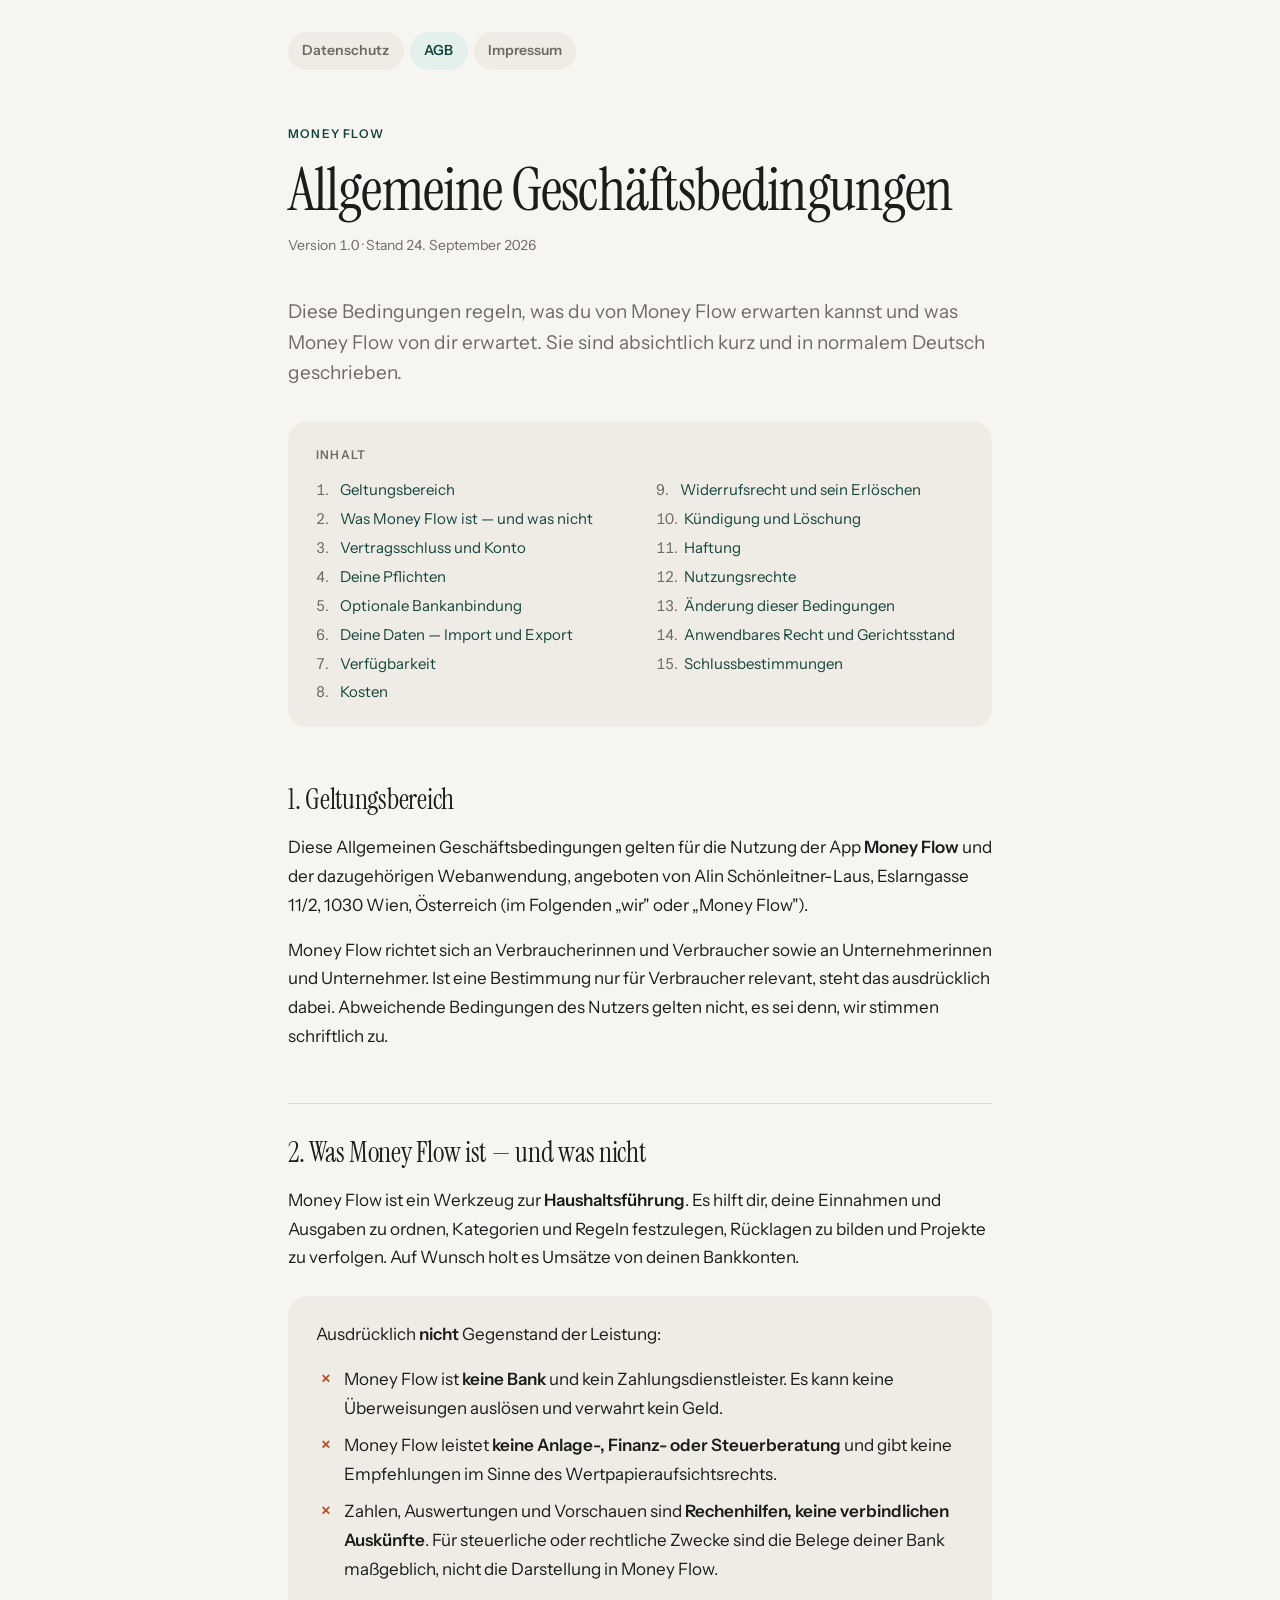
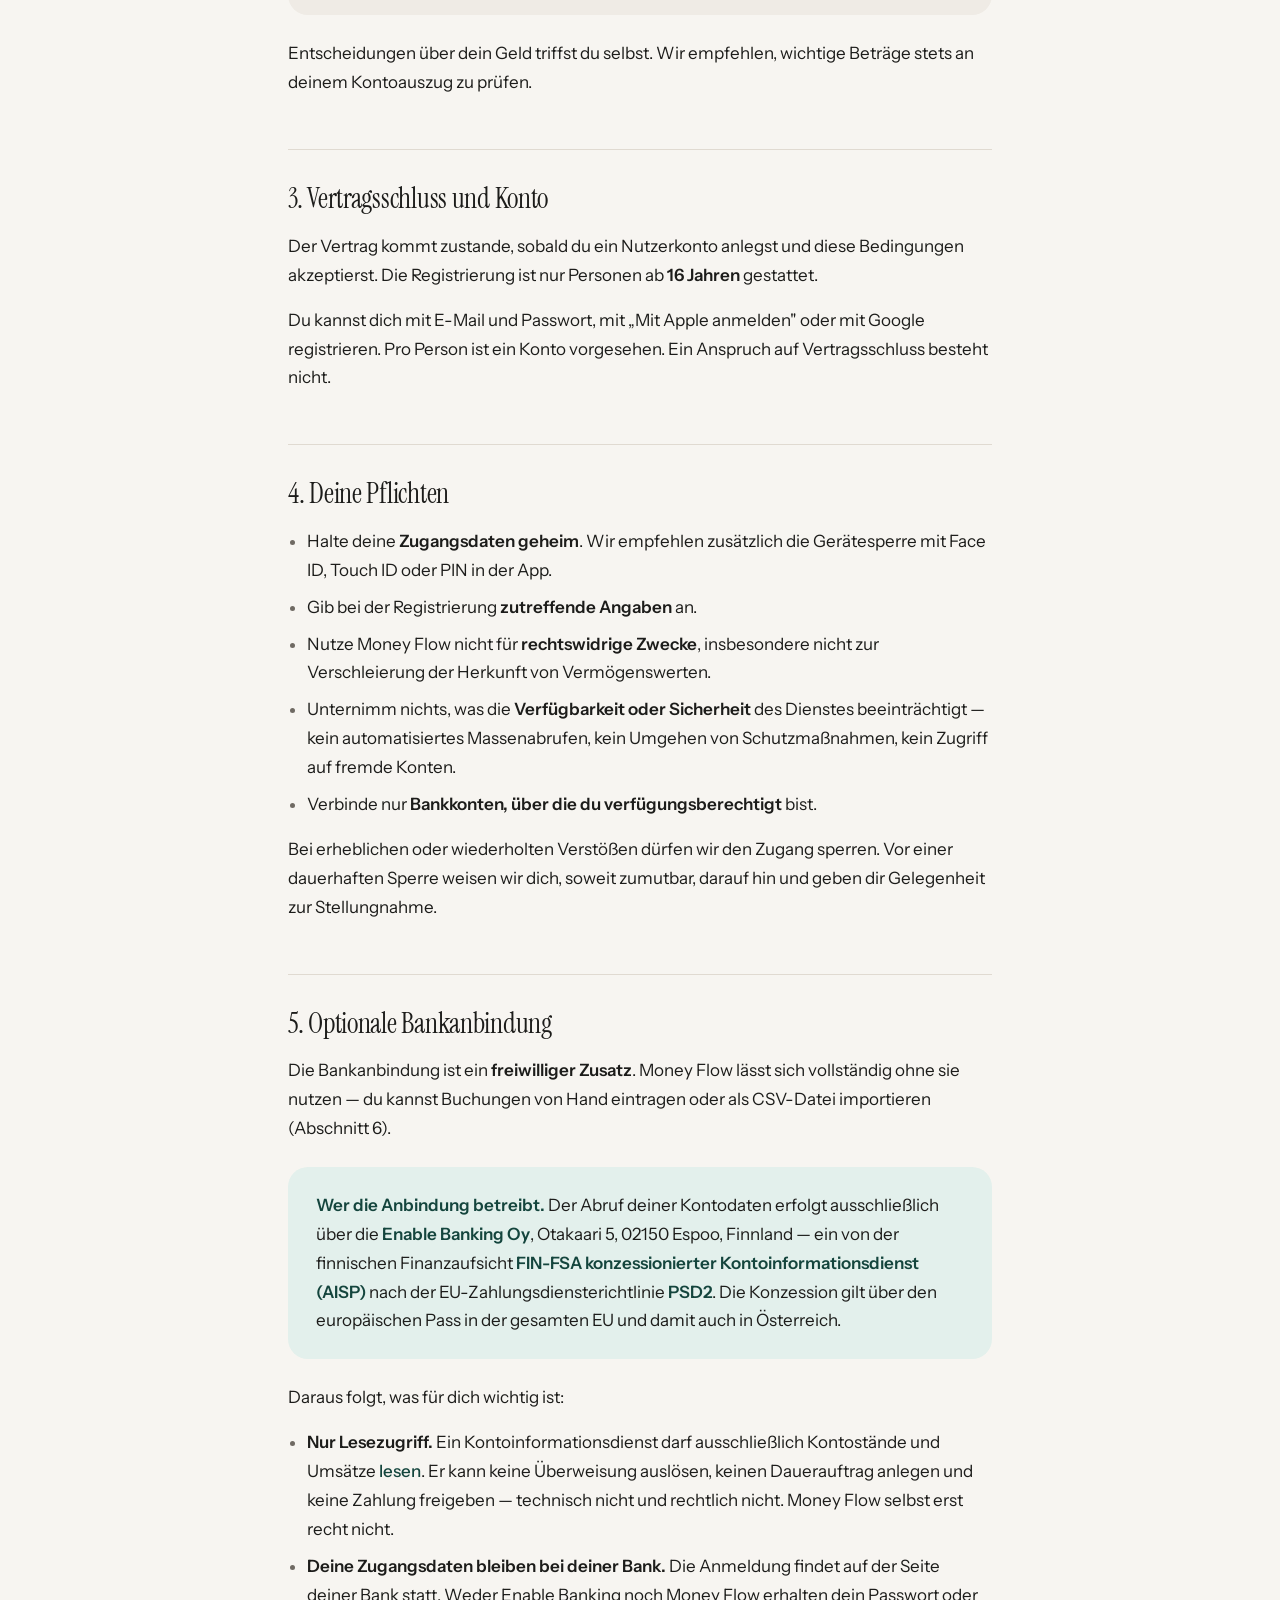
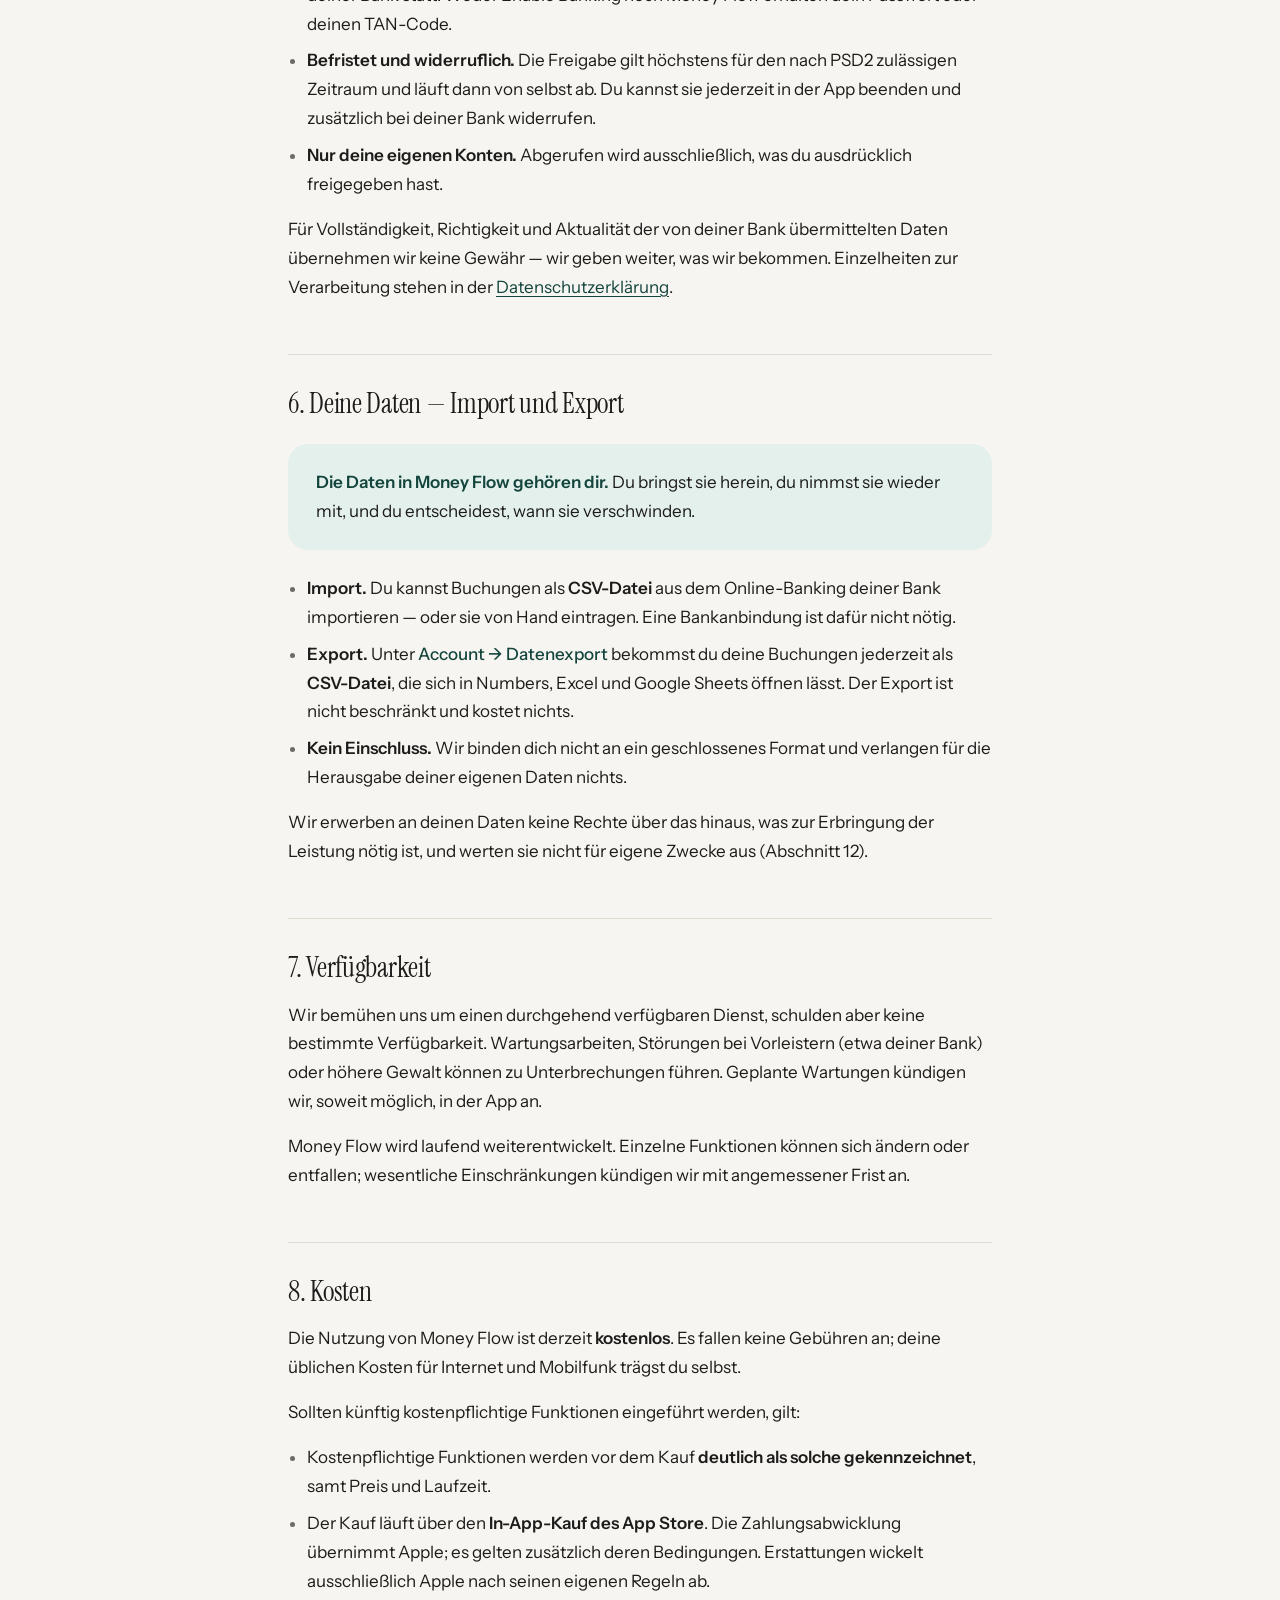
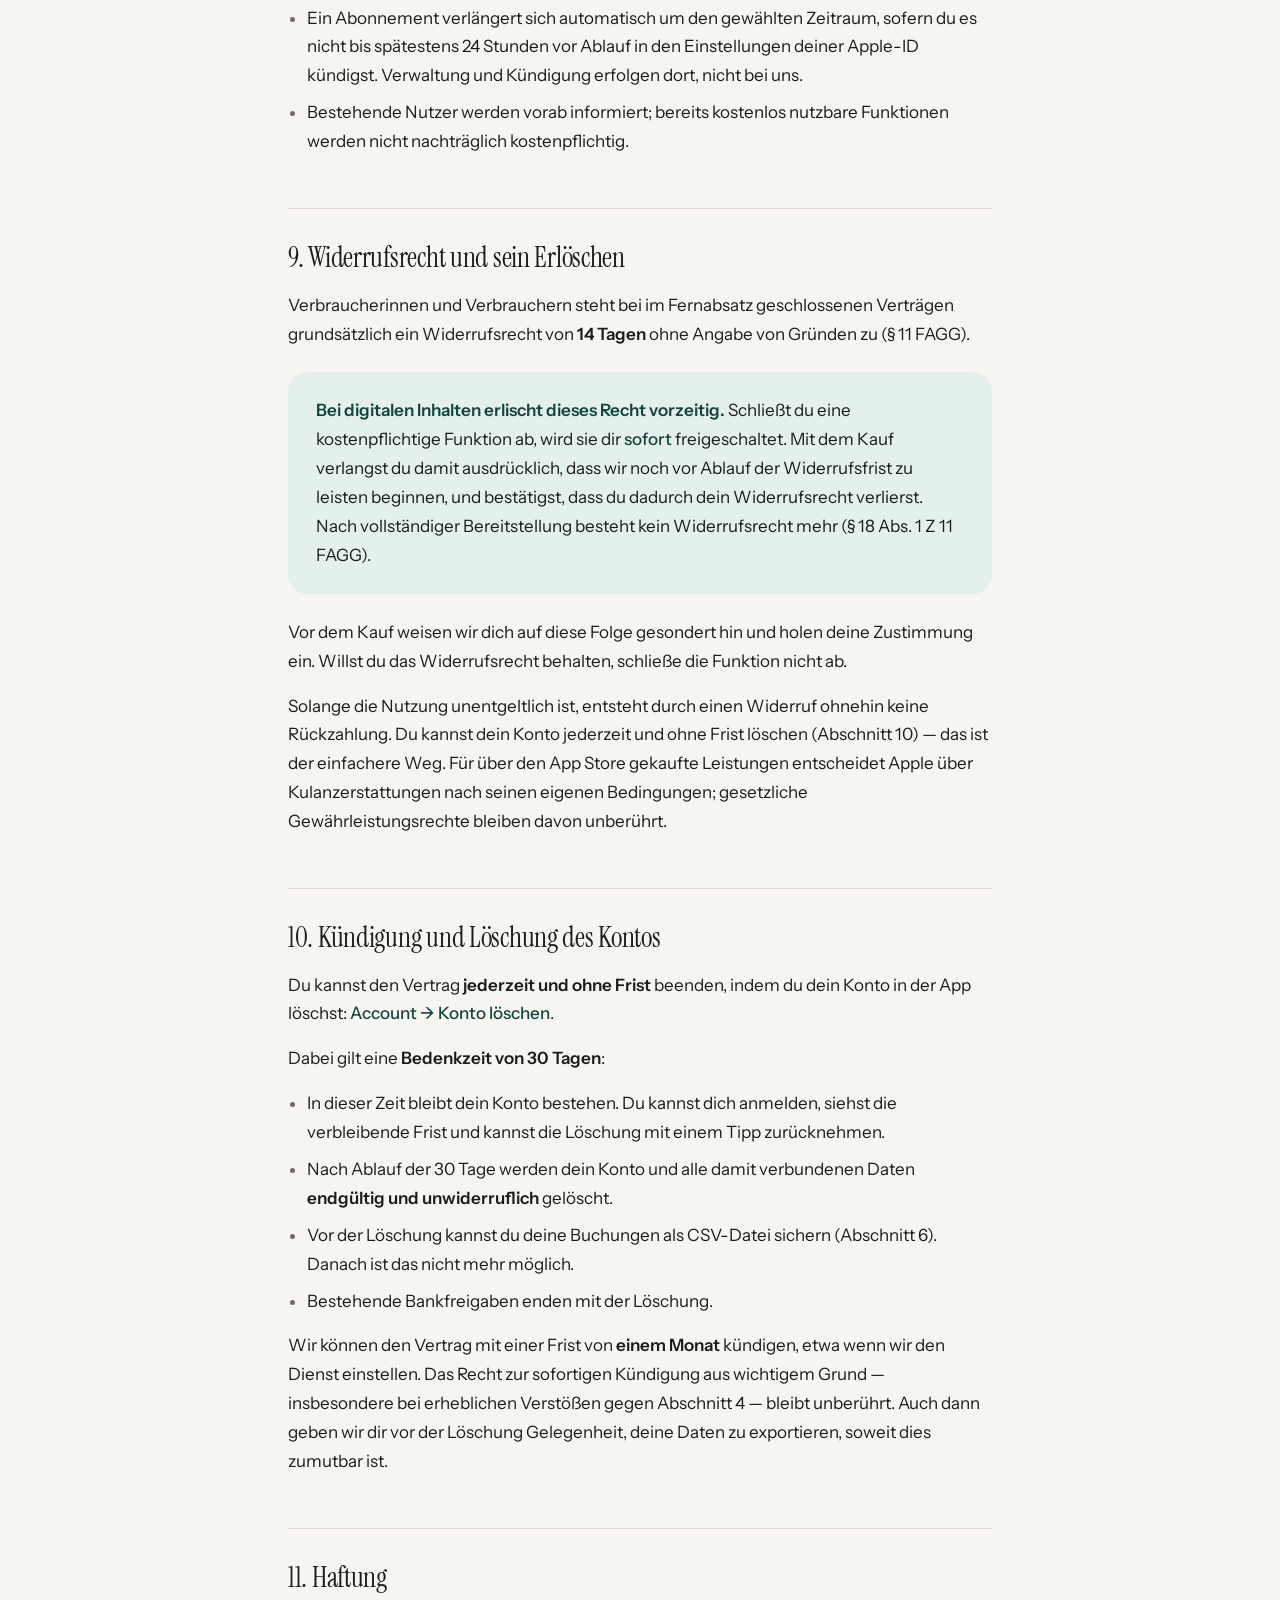
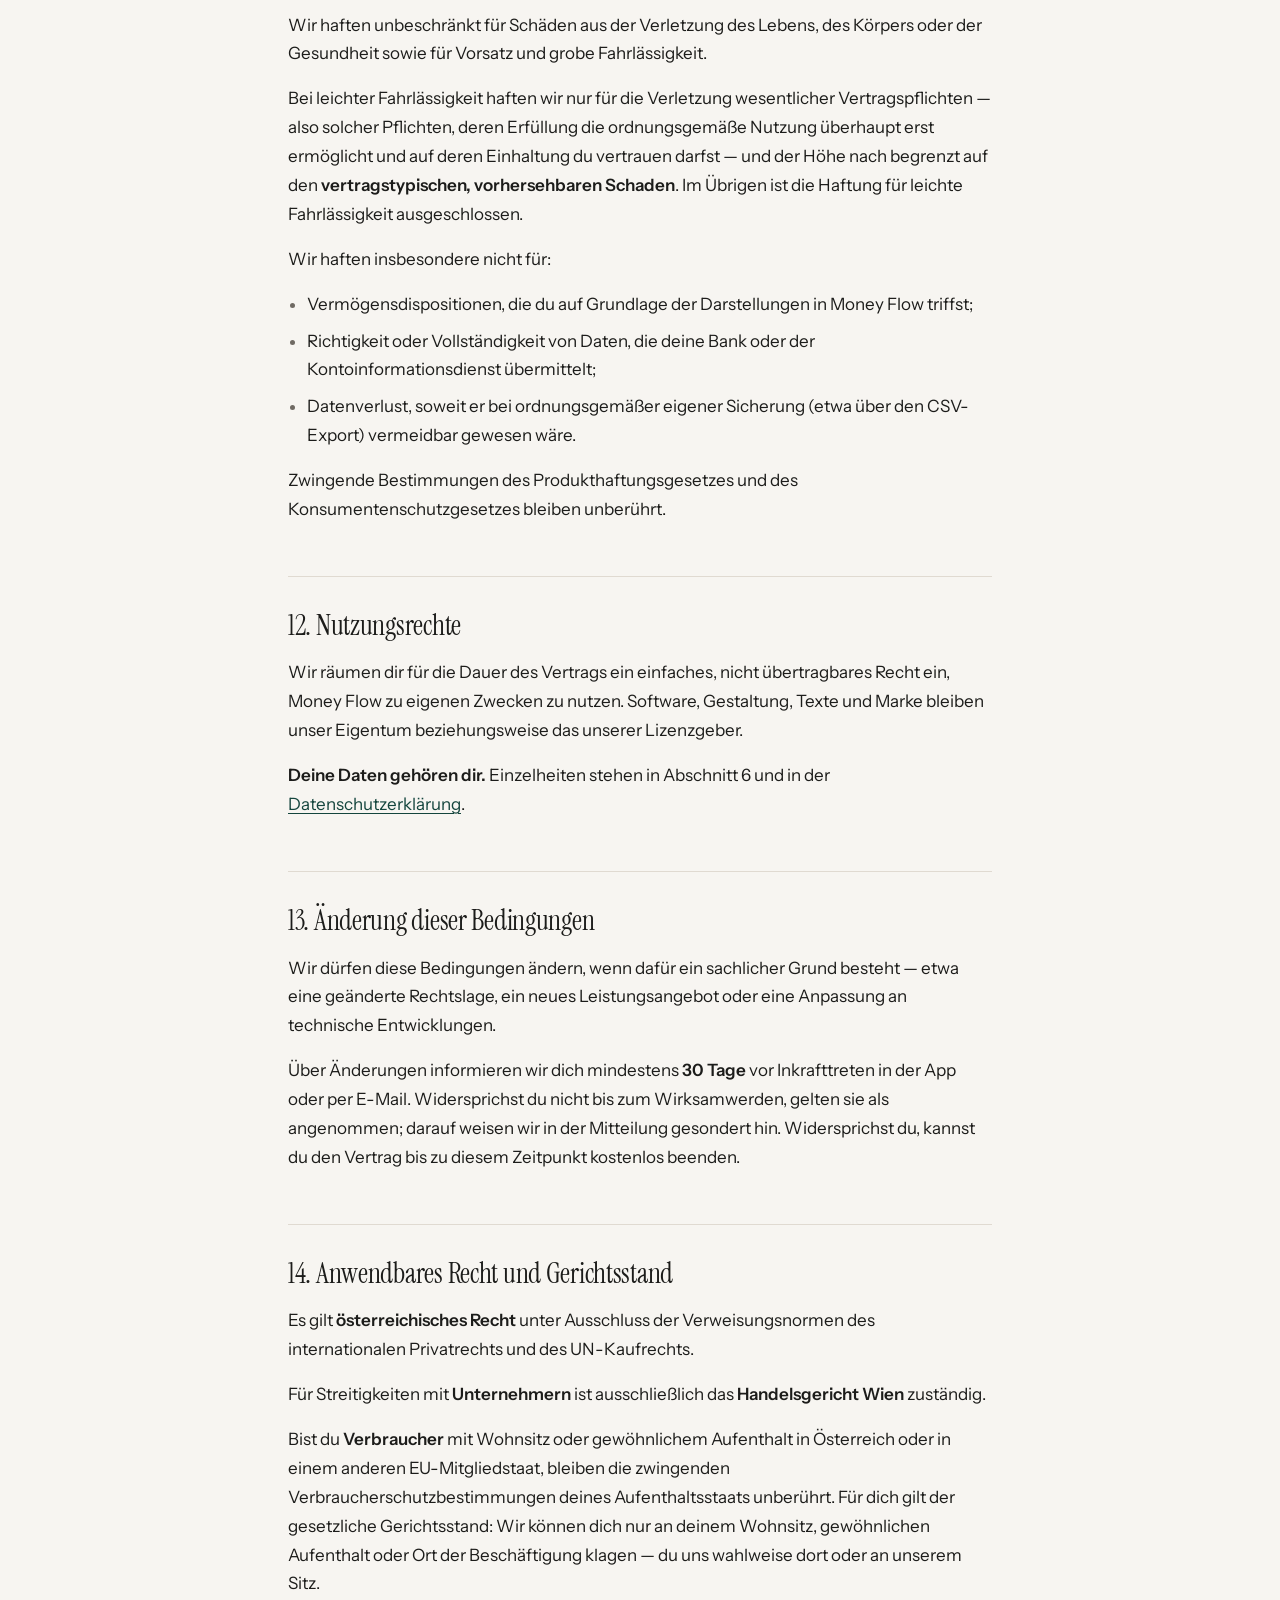
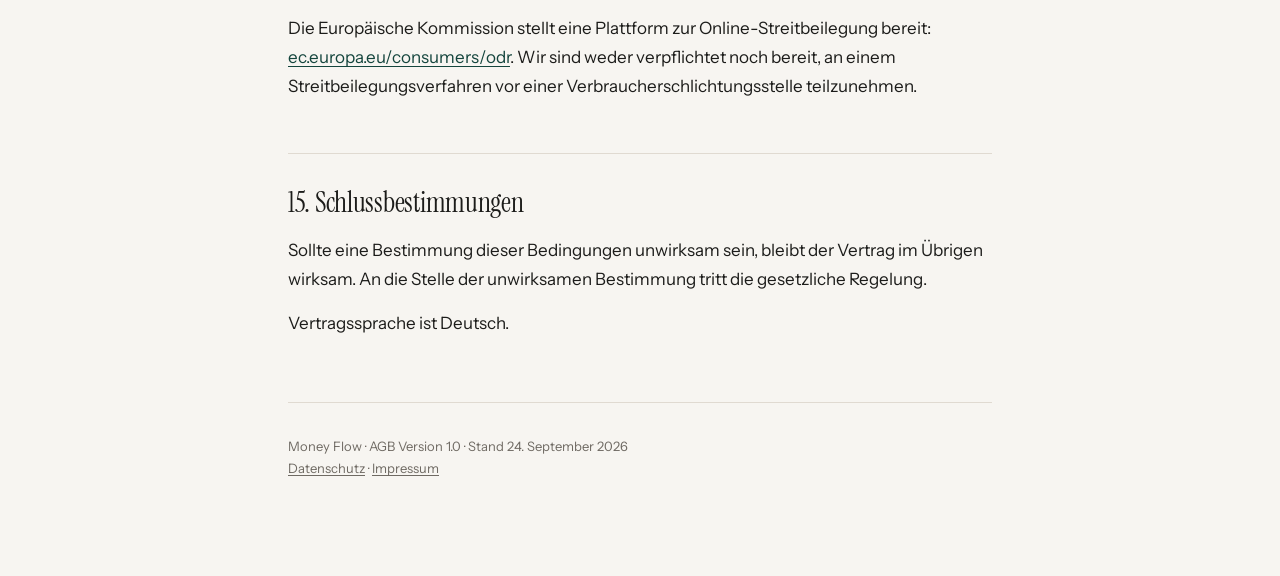
==== agb.html @ e50dfe1f "Rechtliche Seiten: Datenschutz, AGB und Impressum" ====
<!DOCTYPE html>
<html lang="de">
<head>
<meta charset="utf-8">
<meta name="viewport" content="width=device-width, initial-scale=1">
<title>Money Flow – Allgemeine Geschäftsbedingungen</title>
<meta name="description" content="Allgemeine Geschäftsbedingungen für die Nutzung der App Money Flow.">
<link rel="preconnect" href="https://fonts.googleapis.com">
<link rel="preconnect" href="https://fonts.gstatic.com" crossorigin>
<link rel="stylesheet" href="https://fonts.googleapis.com/css2?family=Instrument+Sans:ital,wght@0,400..700;1,400..700&family=Instrument+Serif:ital@0;1&display=swap">
<link rel="stylesheet" href="stil.css">
</head>
<body>
<div class="seite">

<div class="blaetter">
  <a href="datenschutz.html">Datenschutz</a>
  <a href="agb.html" aria-current="page">AGB</a>
  <a href="impressum.html">Impressum</a>
</div>

<header>
  <span class="marke">Money Flow</span>
  <h1>Allgemeine Geschäfts&shy;bedingungen</h1>
  <p class="stand">Version 1.0 · Stand 24. September 2026</p>
</header>

<p class="vorspann">Diese Bedingungen regeln, was du von Money Flow erwarten kannst und
was Money Flow von dir erwartet. Sie sind absichtlich kurz und in normalem Deutsch
geschrieben.</p>

<nav class="inhalt">
  <p>Inhalt</p>
  <ol>
    <li><a href="#geltung"><span>Geltungsbereich</span></a></li>
    <li><a href="#leistung"><span>Was Money Flow ist — und was nicht</span></a></li>
    <li><a href="#vertrag"><span>Vertragsschluss und Konto</span></a></li>
    <li><a href="#pflichten"><span>Deine Pflichten</span></a></li>
    <li><a href="#bank"><span>Optionale Bankanbindung</span></a></li>
    <li><a href="#daten"><span>Deine Daten — Import und Export</span></a></li>
    <li><a href="#verfuegbarkeit"><span>Verfügbarkeit</span></a></li>
    <li><a href="#preise"><span>Kosten</span></a></li>
    <li><a href="#widerruf"><span>Widerrufsrecht und sein Erlöschen</span></a></li>
    <li><a href="#ende"><span>Kündigung und Löschung</span></a></li>
    <li><a href="#haftung"><span>Haftung</span></a></li>
    <li><a href="#rechte"><span>Nutzungsrechte</span></a></li>
    <li><a href="#aenderungen"><span>Änderung dieser Bedingungen</span></a></li>
    <li><a href="#recht"><span>Anwendbares Recht und Gerichtsstand</span></a></li>
    <li><a href="#schluss"><span>Schlussbestimmungen</span></a></li>
  </ol>
</nav>

<h2 id="geltung">1. Geltungsbereich</h2>
<p>Diese Allgemeinen Geschäftsbedingungen gelten für die Nutzung der App <strong>Money
Flow</strong> und der dazugehörigen Webanwendung, angeboten von Alin Schönleitner-Laus,
Eslarngasse 11/2, 1030 Wien, Österreich (im Folgenden „wir" oder „Money Flow").</p>
<p>Money Flow richtet sich an Verbraucherinnen und Verbraucher sowie an Unternehmerinnen
und Unternehmer. Ist eine Bestimmung nur für Verbraucher relevant, steht das ausdrücklich
dabei. Abweichende Bedingungen des Nutzers gelten nicht, es sei denn, wir stimmen
schriftlich zu.</p>

<h2 id="leistung">2. Was Money Flow ist — und was nicht</h2>
<p>Money Flow ist ein Werkzeug zur <strong>Haushaltsführung</strong>. Es hilft dir, deine
Einnahmen und Ausgaben zu ordnen, Kategorien und Regeln festzulegen, Rücklagen zu bilden
und Projekte zu verfolgen. Auf Wunsch holt es Umsätze von deinen Bankkonten.</p>
<div class="abgrenzung">
  <p>Ausdrücklich <strong>nicht</strong> Gegenstand der Leistung:</p>
  <ul>
    <li>Money Flow ist <strong>keine Bank</strong> und kein Zahlungsdienstleister. Es kann
        keine Überweisungen auslösen und verwahrt kein Geld.</li>
    <li>Money Flow leistet <strong>keine Anlage-, Finanz- oder Steuerberatung</strong> und
        gibt keine Empfehlungen im Sinne des Wertpapieraufsichtsrechts.</li>
    <li>Zahlen, Auswertungen und Vorschauen sind <strong>Rechenhilfen, keine verbindlichen
        Auskünfte</strong>. Für steuerliche oder rechtliche Zwecke sind die Belege deiner
        Bank maßgeblich, nicht die Darstellung in Money Flow.</li>
  </ul>
</div>
<p>Entscheidungen über dein Geld triffst du selbst. Wir empfehlen, wichtige Beträge stets
an deinem Kontoauszug zu prüfen.</p>

<h2 id="vertrag">3. Vertragsschluss und Konto</h2>
<p>Der Vertrag kommt zustande, sobald du ein Nutzerkonto anlegst und diese Bedingungen
akzeptierst. Die Registrierung ist nur Personen ab <strong>16 Jahren</strong> gestattet.</p>
<p>Du kannst dich mit E-Mail und Passwort, mit „Mit Apple anmelden" oder mit Google
registrieren. Pro Person ist ein Konto vorgesehen. Ein Anspruch auf Vertragsschluss
besteht nicht.</p>

<h2 id="pflichten">4. Deine Pflichten</h2>
<ul>
  <li>Halte deine <strong>Zugangsdaten geheim</strong>. Wir empfehlen zusätzlich die
      Gerätesperre mit Face ID, Touch ID oder PIN in der App.</li>
  <li>Gib bei der Registrierung <strong>zutreffende Angaben</strong> an.</li>
  <li>Nutze Money Flow nicht für <strong>rechtswidrige Zwecke</strong>, insbesondere nicht
      zur Verschleierung der Herkunft von Vermögenswerten.</li>
  <li>Unternimm nichts, was die <strong>Verfügbarkeit oder Sicherheit</strong> des Dienstes
      beeinträchtigt — kein automatisiertes Massenabrufen, kein Umgehen von
      Schutzmaßnahmen, kein Zugriff auf fremde Konten.</li>
  <li>Verbinde nur <strong>Bankkonten, über die du verfügungsberechtigt</strong> bist.</li>
</ul>
<p>Bei erheblichen oder wiederholten Verstößen dürfen wir den Zugang sperren. Vor einer
dauerhaften Sperre weisen wir dich, soweit zumutbar, darauf hin und geben dir Gelegenheit
zur Stellungnahme.</p>

<h2 id="bank">5. Optionale Bankanbindung</h2>
<p>Die Bankanbindung ist ein <strong>freiwilliger Zusatz</strong>. Money Flow lässt sich
vollständig ohne sie nutzen — du kannst Buchungen von Hand eintragen oder als CSV-Datei
importieren (Abschnitt 6).</p>

<div class="kernsatz">
  <p><strong>Wer die Anbindung betreibt.</strong> Der Abruf deiner Kontodaten erfolgt
  ausschließlich über die <strong>Enable Banking Oy</strong>, Otakaari 5, 02150 Espoo,
  Finnland — ein von der finnischen Finanzaufsicht <strong>FIN-FSA konzessionierter
  Kontoinformationsdienst (AISP)</strong> nach der EU-Zahlungsdiensterichtlinie
  <strong>PSD2</strong>. Die Konzession gilt über den europäischen Pass in der gesamten EU
  und damit auch in Österreich.</p>
</div>

<p>Daraus folgt, was für dich wichtig ist:</p>
<ul>
  <li><strong>Nur Lesezugriff.</strong> Ein Kontoinformationsdienst darf ausschließlich
      Kontostände und Umsätze <em>lesen</em>. Er kann keine Überweisung auslösen, keinen
      Dauerauftrag anlegen und keine Zahlung freigeben — technisch nicht und rechtlich
      nicht. Money Flow selbst erst recht nicht.</li>
  <li><strong>Deine Zugangsdaten bleiben bei deiner Bank.</strong> Die Anmeldung findet auf
      der Seite deiner Bank statt. Weder Enable Banking noch Money Flow erhalten dein
      Passwort oder deinen TAN-Code.</li>
  <li><strong>Befristet und widerruflich.</strong> Die Freigabe gilt höchstens für den nach
      PSD2 zulässigen Zeitraum und läuft dann von selbst ab. Du kannst sie jederzeit in der
      App beenden und zusätzlich bei deiner Bank widerrufen.</li>
  <li><strong>Nur deine eigenen Konten.</strong> Abgerufen wird ausschließlich, was du
      ausdrücklich freigegeben hast.</li>
</ul>
<p>Für Vollständigkeit, Richtigkeit und Aktualität der von deiner Bank übermittelten Daten
übernehmen wir keine Gewähr — wir geben weiter, was wir bekommen. Einzelheiten zur
Verarbeitung stehen in der <a href="datenschutz.html#bank">Datenschutzerklärung</a>.</p>

<h2 id="daten">6. Deine Daten — Import und Export</h2>
<div class="kernsatz">
  <p><strong>Die Daten in Money Flow gehören dir.</strong> Du bringst sie herein, du nimmst
  sie wieder mit, und du entscheidest, wann sie verschwinden.</p>
</div>
<ul>
  <li><strong>Import.</strong> Du kannst Buchungen als <strong>CSV-Datei</strong> aus dem
      Online-Banking deiner Bank importieren — oder sie von Hand eintragen. Eine
      Bankanbindung ist dafür nicht nötig.</li>
  <li><strong>Export.</strong> Unter <em>Account → Datenexport</em> bekommst du deine
      Buchungen jederzeit als <strong>CSV-Datei</strong>, die sich in Numbers, Excel und
      Google Sheets öffnen lässt. Der Export ist nicht beschränkt und kostet nichts.</li>
  <li><strong>Kein Einschluss.</strong> Wir binden dich nicht an ein geschlossenes Format
      und verlangen für die Herausgabe deiner eigenen Daten nichts.</li>
</ul>
<p>Wir erwerben an deinen Daten keine Rechte über das hinaus, was zur Erbringung der
Leistung nötig ist, und werten sie nicht für eigene Zwecke aus (Abschnitt 12).</p>

<h2 id="verfuegbarkeit">7. Verfügbarkeit</h2>
<p>Wir bemühen uns um einen durchgehend verfügbaren Dienst, schulden aber keine bestimmte
Verfügbarkeit. Wartungsarbeiten, Störungen bei Vorleistern (etwa deiner Bank) oder höhere
Gewalt können zu Unterbrechungen führen. Geplante Wartungen kündigen wir, soweit möglich,
in der App an.</p>
<p>Money Flow wird laufend weiterentwickelt. Einzelne Funktionen können sich ändern oder
entfallen; wesentliche Einschränkungen kündigen wir mit angemessener Frist an.</p>

<h2 id="preise">8. Kosten</h2>
<p>Die Nutzung von Money Flow ist derzeit <strong>kostenlos</strong>. Es fallen keine
Gebühren an; deine üblichen Kosten für Internet und Mobilfunk trägst du selbst.</p>
<p>Sollten künftig kostenpflichtige Funktionen eingeführt werden, gilt:</p>
<ul>
  <li>Kostenpflichtige Funktionen werden vor dem Kauf <strong>deutlich als solche
      gekennzeichnet</strong>, samt Preis und Laufzeit.</li>
  <li>Der Kauf läuft über den <strong>In-App-Kauf des App Store</strong>. Die
      Zahlungsabwicklung übernimmt Apple; es gelten zusätzlich deren Bedingungen.
      Erstattungen wickelt ausschließlich Apple nach seinen eigenen Regeln ab.</li>
  <li>Ein Abonnement verlängert sich automatisch um den gewählten Zeitraum, sofern du es
      nicht bis spätestens 24 Stunden vor Ablauf in den Einstellungen deiner Apple-ID
      kündigst. Verwaltung und Kündigung erfolgen dort, nicht bei uns.</li>
  <li>Bestehende Nutzer werden vorab informiert; bereits kostenlos nutzbare Funktionen
      werden nicht nachträglich kostenpflichtig.</li>
</ul>

<h2 id="widerruf">9. Widerrufsrecht und sein Erlöschen</h2>
<p>Verbraucherinnen und Verbrauchern steht bei im Fernabsatz geschlossenen Verträgen
grundsätzlich ein Widerrufsrecht von <strong>14 Tagen</strong> ohne Angabe von Gründen zu
(§ 11 FAGG).</p>

<div class="kernsatz">
  <p><strong>Bei digitalen Inhalten erlischt dieses Recht vorzeitig.</strong> Schließt du
  eine kostenpflichtige Funktion ab, wird sie dir <em>sofort</em> freigeschaltet. Mit dem
  Kauf verlangst du damit ausdrücklich, dass wir noch vor Ablauf der Widerrufsfrist zu
  leisten beginnen, und bestätigst, dass du dadurch dein Widerrufsrecht verlierst. Nach
  vollständiger Bereitstellung besteht kein Widerrufsrecht mehr
  (§ 18 Abs. 1 Z 11 FAGG).</p>
</div>

<p>Vor dem Kauf weisen wir dich auf diese Folge gesondert hin und holen deine Zustimmung
ein. Willst du das Widerrufsrecht behalten, schließe die Funktion nicht ab.</p>
<p>Solange die Nutzung unentgeltlich ist, entsteht durch einen Widerruf ohnehin keine
Rückzahlung. Du kannst dein Konto jederzeit und ohne Frist löschen (Abschnitt 10) — das
ist der einfachere Weg. Für über den App Store gekaufte Leistungen entscheidet Apple über
Kulanzerstattungen nach seinen eigenen Bedingungen; gesetzliche Gewährleistungsrechte
bleiben davon unberührt.</p>

<h2 id="ende">10. Kündigung und Löschung des Kontos</h2>
<p>Du kannst den Vertrag <strong>jederzeit und ohne Frist</strong> beenden, indem du dein
Konto in der App löschst: <em>Account → Konto löschen</em>.</p>
<p>Dabei gilt eine <strong>Bedenkzeit von 30 Tagen</strong>:</p>
<ul>
  <li>In dieser Zeit bleibt dein Konto bestehen. Du kannst dich anmelden, siehst die
      verbleibende Frist und kannst die Löschung mit einem Tipp zurücknehmen.</li>
  <li>Nach Ablauf der 30 Tage werden dein Konto und alle damit verbundenen Daten
      <strong>endgültig und unwiderruflich</strong> gelöscht.</li>
  <li>Vor der Löschung kannst du deine Buchungen als CSV-Datei sichern (Abschnitt 6).
      Danach ist das nicht mehr möglich.</li>
  <li>Bestehende Bankfreigaben enden mit der Löschung.</li>
</ul>
<p>Wir können den Vertrag mit einer Frist von <strong>einem Monat</strong> kündigen, etwa
wenn wir den Dienst einstellen. Das Recht zur sofortigen Kündigung aus wichtigem Grund —
insbesondere bei erheblichen Verstößen gegen Abschnitt 4 — bleibt unberührt. Auch dann
geben wir dir vor der Löschung Gelegenheit, deine Daten zu exportieren, soweit dies
zumutbar ist.</p>

<h2 id="haftung">11. Haftung</h2>
<p>Wir haften unbeschränkt für Schäden aus der Verletzung des Lebens, des Körpers oder der
Gesundheit sowie für Vorsatz und grobe Fahrlässigkeit.</p>
<p>Bei leichter Fahrlässigkeit haften wir nur für die Verletzung wesentlicher
Vertragspflichten — also solcher Pflichten, deren Erfüllung die ordnungsgemäße Nutzung
überhaupt erst ermöglicht und auf deren Einhaltung du vertrauen darfst — und der Höhe nach
begrenzt auf den <strong>vertragstypischen, vorhersehbaren Schaden</strong>. Im Übrigen ist
die Haftung für leichte Fahrlässigkeit ausgeschlossen.</p>
<p>Wir haften insbesondere nicht für:</p>
<ul>
  <li>Vermögensdispositionen, die du auf Grundlage der Darstellungen in Money Flow
      triffst;</li>
  <li>Richtigkeit oder Vollständigkeit von Daten, die deine Bank oder der
      Kontoinformationsdienst übermittelt;</li>
  <li>Datenverlust, soweit er bei ordnungsgemäßer eigener Sicherung (etwa über den
      CSV-Export) vermeidbar gewesen wäre.</li>
</ul>
<p>Zwingende Bestimmungen des Produkthaftungsgesetzes und des Konsumentenschutzgesetzes
bleiben unberührt.</p>

<h2 id="rechte">12. Nutzungsrechte</h2>
<p>Wir räumen dir für die Dauer des Vertrags ein einfaches, nicht übertragbares Recht ein,
Money Flow zu eigenen Zwecken zu nutzen. Software, Gestaltung, Texte und Marke bleiben
unser Eigentum beziehungsweise das unserer Lizenzgeber.</p>
<p><strong>Deine Daten gehören dir.</strong> Einzelheiten stehen in Abschnitt 6 und in der
<a href="datenschutz.html">Datenschutzerklärung</a>.</p>

<h2 id="aenderungen">13. Änderung dieser Bedingungen</h2>
<p>Wir dürfen diese Bedingungen ändern, wenn dafür ein sachlicher Grund besteht — etwa eine
geänderte Rechtslage, ein neues Leistungsangebot oder eine Anpassung an technische
Entwicklungen.</p>
<p>Über Änderungen informieren wir dich mindestens <strong>30 Tage</strong> vor
Inkrafttreten in der App oder per E-Mail. Widersprichst du nicht bis zum Wirksamwerden,
gelten sie als angenommen; darauf weisen wir in der Mitteilung gesondert hin.
Widersprichst du, kannst du den Vertrag bis zu diesem Zeitpunkt kostenlos beenden.</p>

<h2 id="recht">14. Anwendbares Recht und Gerichtsstand</h2>
<p>Es gilt <strong>österreichisches Recht</strong> unter Ausschluss der Verweisungsnormen
des internationalen Privatrechts und des UN-Kaufrechts.</p>
<p>Für Streitigkeiten mit <strong>Unternehmern</strong> ist ausschließlich das
<strong>Handelsgericht Wien</strong> zuständig.</p>
<p>Bist du <strong>Verbraucher</strong> mit Wohnsitz oder gewöhnlichem Aufenthalt in
Österreich oder in einem anderen EU-Mitgliedstaat, bleiben die zwingenden
Verbraucherschutzbestimmungen deines Aufenthaltsstaats unberührt. Für dich gilt der
gesetzliche Gerichtsstand: Wir können dich nur an deinem Wohnsitz, gewöhnlichen Aufenthalt
oder Ort der Beschäftigung klagen — du uns wahlweise dort oder an unserem Sitz.</p>
<p>Die Europäische Kommission stellt eine Plattform zur Online-Streitbeilegung bereit:
<a href="https://ec.europa.eu/consumers/odr" rel="noopener">ec.europa.eu/consumers/odr</a>.
Wir sind weder verpflichtet noch bereit, an einem Streitbeilegungsverfahren vor einer
Verbraucherschlichtungsstelle teilzunehmen.</p>

<h2 id="schluss">15. Schlussbestimmungen</h2>
<p>Sollte eine Bestimmung dieser Bedingungen unwirksam sein, bleibt der Vertrag im Übrigen
wirksam. An die Stelle der unwirksamen Bestimmung tritt die gesetzliche Regelung.</p>
<p>Vertragssprache ist Deutsch.</p>

<footer>
  <p>Money&nbsp;Flow · AGB Version 1.0 · Stand 24. September 2026<br>
     <a href="datenschutz.html">Datenschutz</a> ·
     <a href="impressum.html">Impressum</a></p>
</footer>

</div>
</body>
</html>
---- stil.css ----
/* Money Flow — Rechtliches.
   Dieselben Schriften und Farben wie die App: Instrument Serif für die Titel,
   Instrument Sans für alles, was man liest. */

:root {
  --grund: #F7F5F1;
  --karte: #EFEBE5;
  --karte-stark: #E5DFD6;
  --linie: #E0DAD1;
  --text: #1C1C1A;
  --leise: #6F6A63;
  --akzent: #14453D;
  --akzent-hell: #E3F0EC;
  --warm: #B4532A;

  --serif: "Instrument Serif", ui-serif, Georgia, serif;
  --sans: "Instrument Sans", -apple-system, BlinkMacSystemFont, "Segoe UI", Roboto, sans-serif;
}

@media (prefers-color-scheme: dark) {
  :root:not([data-theme="light"]) {
    --grund: #141412;
    --karte: #1E1E1A;
    --karte-stark: #2A2A24;
    --linie: #2E2E28;
    --text: #F3F0EA;
    --leise: #A19B91;
    --akzent: #8FD8C4;
    --akzent-hell: #17322C;
    --warm: #E08A5F;
  }
}
:root[data-theme="dark"] {
  --grund: #141412;
  --karte: #1E1E1A;
  --karte-stark: #2A2A24;
  --linie: #2E2E28;
  --text: #F3F0EA;
  --leise: #A19B91;
  --akzent: #8FD8C4;
  --akzent-hell: #17322C;
  --warm: #E08A5F;
}

* { box-sizing: border-box; }
html {
  -webkit-text-size-adjust: 100%;
  scroll-behavior: smooth;
  scroll-padding-top: 2rem;
}
@media (prefers-reduced-motion: reduce) {
  html { scroll-behavior: auto; }
  * { transition: none !important; }
}

body {
  margin: 0;
  background: var(--grund);
  color: var(--text);
  font-family: var(--sans);
  font-size: 1.0625rem;
  line-height: 1.7;
  padding: 0 1rem;
  -webkit-font-smoothing: antialiased;
}

.seite { max-width: 44rem; margin: 0 auto; padding: 2rem 0 5rem; }

/* ── Wechsel zwischen den Dokumenten ──────────────────────────────────────── */

.blaetter {
  display: flex;
  flex-wrap: wrap;
  gap: 0.375rem;
  margin-bottom: 3rem;
}
.blaetter a {
  font-size: 0.875rem;
  font-weight: 600;
  text-decoration: none;
  color: var(--leise);
  background: var(--karte);
  padding: 0.45rem 0.9rem;
  border-radius: 999px;
  transition: background 0.15s ease, color 0.15s ease;
}
.blaetter a:hover { background: var(--karte-stark); color: var(--text); }
.blaetter a[aria-current="page"] { color: var(--akzent); background: var(--akzent-hell); }

/* ── Kopf ─────────────────────────────────────────────────────────────────── */

header { margin-bottom: 2.5rem; }
.marke {
  display: inline-block;
  font-size: 0.75rem;
  font-weight: 600;
  letter-spacing: 0.1em;
  text-transform: uppercase;
  color: var(--akzent);
  margin-bottom: 0.875rem;
}
h1 {
  font-family: var(--serif);
  font-weight: 400;
  font-size: clamp(2.5rem, 9vw, 3.75rem);
  line-height: 1.05;
  margin: 0 0 0.75rem;
  letter-spacing: -0.015em;
}
.stand {
  color: var(--leise);
  font-size: 0.875rem;
  margin: 0;
  font-variant-numeric: tabular-nums;
}

/* Der Absatz direkt unter dem Titel — etwas größer als der Fließtext. */
.vorspann {
  font-size: 1.1875rem;
  line-height: 1.6;
  color: var(--leise);
  margin: 0 0 2rem;
}

/* ── Inhaltsverzeichnis ───────────────────────────────────────────────────── */

nav.inhalt {
  background: var(--karte);
  border-radius: 1.25rem;
  padding: 1.5rem 1.75rem;
  margin: 0 0 3.5rem;
}
nav.inhalt p {
  margin: 0 0 0.875rem;
  font-size: 0.75rem;
  font-weight: 600;
  letter-spacing: 0.1em;
  text-transform: uppercase;
  color: var(--leise);
}
nav.inhalt ol {
  margin: 0;
  padding: 0;
  list-style: none;
  counter-reset: toc;
  columns: 2;
  column-gap: 2rem;
}
nav.inhalt li {
  counter-increment: toc;
  margin-bottom: 0.45rem;
  font-size: 0.9375rem;
  line-height: 1.45;
  break-inside: avoid;
}
/* Die Nummer steht neben dem Text, nicht davor: bricht der Titel um, bleibt
   die zweite Zeile beim Text statt unter die Ziffer zu rutschen. */
nav.inhalt li a {
  display: flex;
  gap: 0.4rem;
  text-decoration: none;
}
nav.inhalt li a:hover span { text-decoration: underline; }
nav.inhalt li a::before {
  content: counter(toc) ".";
  flex: 0 0 1.1rem;
  color: var(--leise);
  font-variant-numeric: tabular-nums;
}
@media (max-width: 36rem) { nav.inhalt ol { columns: 1; } }

/* ── Text ─────────────────────────────────────────────────────────────────── */

h2 {
  font-family: var(--serif);
  font-weight: 400;
  font-size: 1.75rem;
  line-height: 1.2;
  letter-spacing: -0.01em;
  margin: 3.25rem 0 1rem;
  padding-top: 2rem;
  border-top: 1px solid var(--linie);
}
h2:first-of-type { border-top: 0; padding-top: 0; margin-top: 0; }
h3 {
  font-size: 1rem;
  font-weight: 600;
  margin: 1.75rem 0 0.5rem;
  letter-spacing: 0.005em;
}
p { margin: 0 0 1rem; }
ul, ol.liste { margin: 0 0 1rem; padding-left: 1.2rem; }
li { margin-bottom: 0.5rem; }
li::marker { color: var(--leise); }
strong { font-weight: 600; }
em { font-style: normal; color: var(--akzent); font-weight: 500; }

a {
  color: var(--akzent);
  text-underline-offset: 0.15em;
  text-decoration-thickness: 0.06em;
}
a:focus-visible, .blaetter a:focus-visible {
  outline: 2px solid var(--akzent);
  outline-offset: 3px;
  border-radius: 3px;
}

/* ── Karten und Hervorhebungen ────────────────────────────────────────────── */

.karte {
  background: var(--karte);
  border-radius: 1.25rem;
  padding: 1.5rem 1.75rem;
  margin: 1.5rem 0;
}
.karte > :last-child { margin-bottom: 0; }
.karte address { font-style: normal; line-height: 1.8; }

/* Die eine Aussage, die man mitnehmen soll, wenn man nur eine mitnimmt. */
.kernsatz {
  background: var(--akzent-hell);
  border-radius: 1.25rem;
  padding: 1.5rem 1.75rem;
  margin: 1.5rem 0;
}
.kernsatz > :last-child { margin-bottom: 0; }
.kernsatz strong { color: var(--akzent); }

.hinweis {
  border-left: 2px solid var(--karte-stark);
  padding-left: 1.25rem;
  color: var(--leise);
  font-size: 0.9375rem;
  line-height: 1.6;
  margin: 1.5rem 0;
}
.hinweis > :last-child { margin-bottom: 0; }

/* Was ausdrücklich NICHT gilt — die Abgrenzung. */
.abgrenzung {
  background: var(--karte);
  border-radius: 1.25rem;
  padding: 1.5rem 1.75rem;
  margin: 1.5rem 0;
}
.abgrenzung > :last-child { margin-bottom: 0; }
.abgrenzung ul { list-style: none; padding-left: 0; }
.abgrenzung li { position: relative; padding-left: 1.75rem; }
.abgrenzung li::before {
  content: "×";
  position: absolute;
  left: 0.3rem;
  top: -0.05rem;
  color: var(--warm);
  font-weight: 600;
  font-size: 1.125rem;
}

/* ── Tabellen ─────────────────────────────────────────────────────────────── */

table {
  width: 100%;
  border-collapse: collapse;
  margin: 1.25rem 0 1.75rem;
  font-size: 0.9375rem;
  line-height: 1.55;
}
th, td {
  text-align: left;
  padding: 0.85rem 0.75rem 0.85rem 0;
  border-bottom: 1px solid var(--linie);
  vertical-align: top;
}
th {
  font-weight: 600;
  color: var(--leise);
  font-size: 0.6875rem;
  text-transform: uppercase;
  letter-spacing: 0.08em;
  padding-bottom: 0.5rem;
}
td:first-child { font-weight: 600; padding-right: 1.5rem; }
tr:last-child td { border-bottom: 0; }

@media (max-width: 36rem) {
  table, tbody, tr, td { display: block; }
  thead { display: none; }
  tr { border-bottom: 1px solid var(--linie); padding: 0.85rem 0; }
  tr:last-child { border-bottom: 0; }
  td { border: 0; padding: 0; }
  td:first-child { padding-right: 0; margin-bottom: 0.15rem; }
  td + td { color: var(--leise); }
}

/* ── Fuß ──────────────────────────────────────────────────────────────────── */

footer {
  margin-top: 4rem;
  padding-top: 2rem;
  border-top: 1px solid var(--linie);
  color: var(--leise);
  font-size: 0.8125rem;
  line-height: 1.7;
}
footer a { color: var(--leise); }
footer a:hover { color: var(--text); }

/* ── Gedruckt ─────────────────────────────────────────────────────────────── */

@media print {
  :root { --grund: #fff; --karte: #fff; --text: #000; --leise: #444; --linie: #ccc; --akzent-hell: #fff; }
  body { font-size: 10.5pt; padding: 0; }
  .blaetter, nav.inhalt { display: none; }
  .karte, .kernsatz, .abgrenzung { border: 1px solid #ccc; padding: 0.75rem 1rem; }
  h2 { page-break-after: avoid; }
  a { text-decoration: none; color: #000; }
}
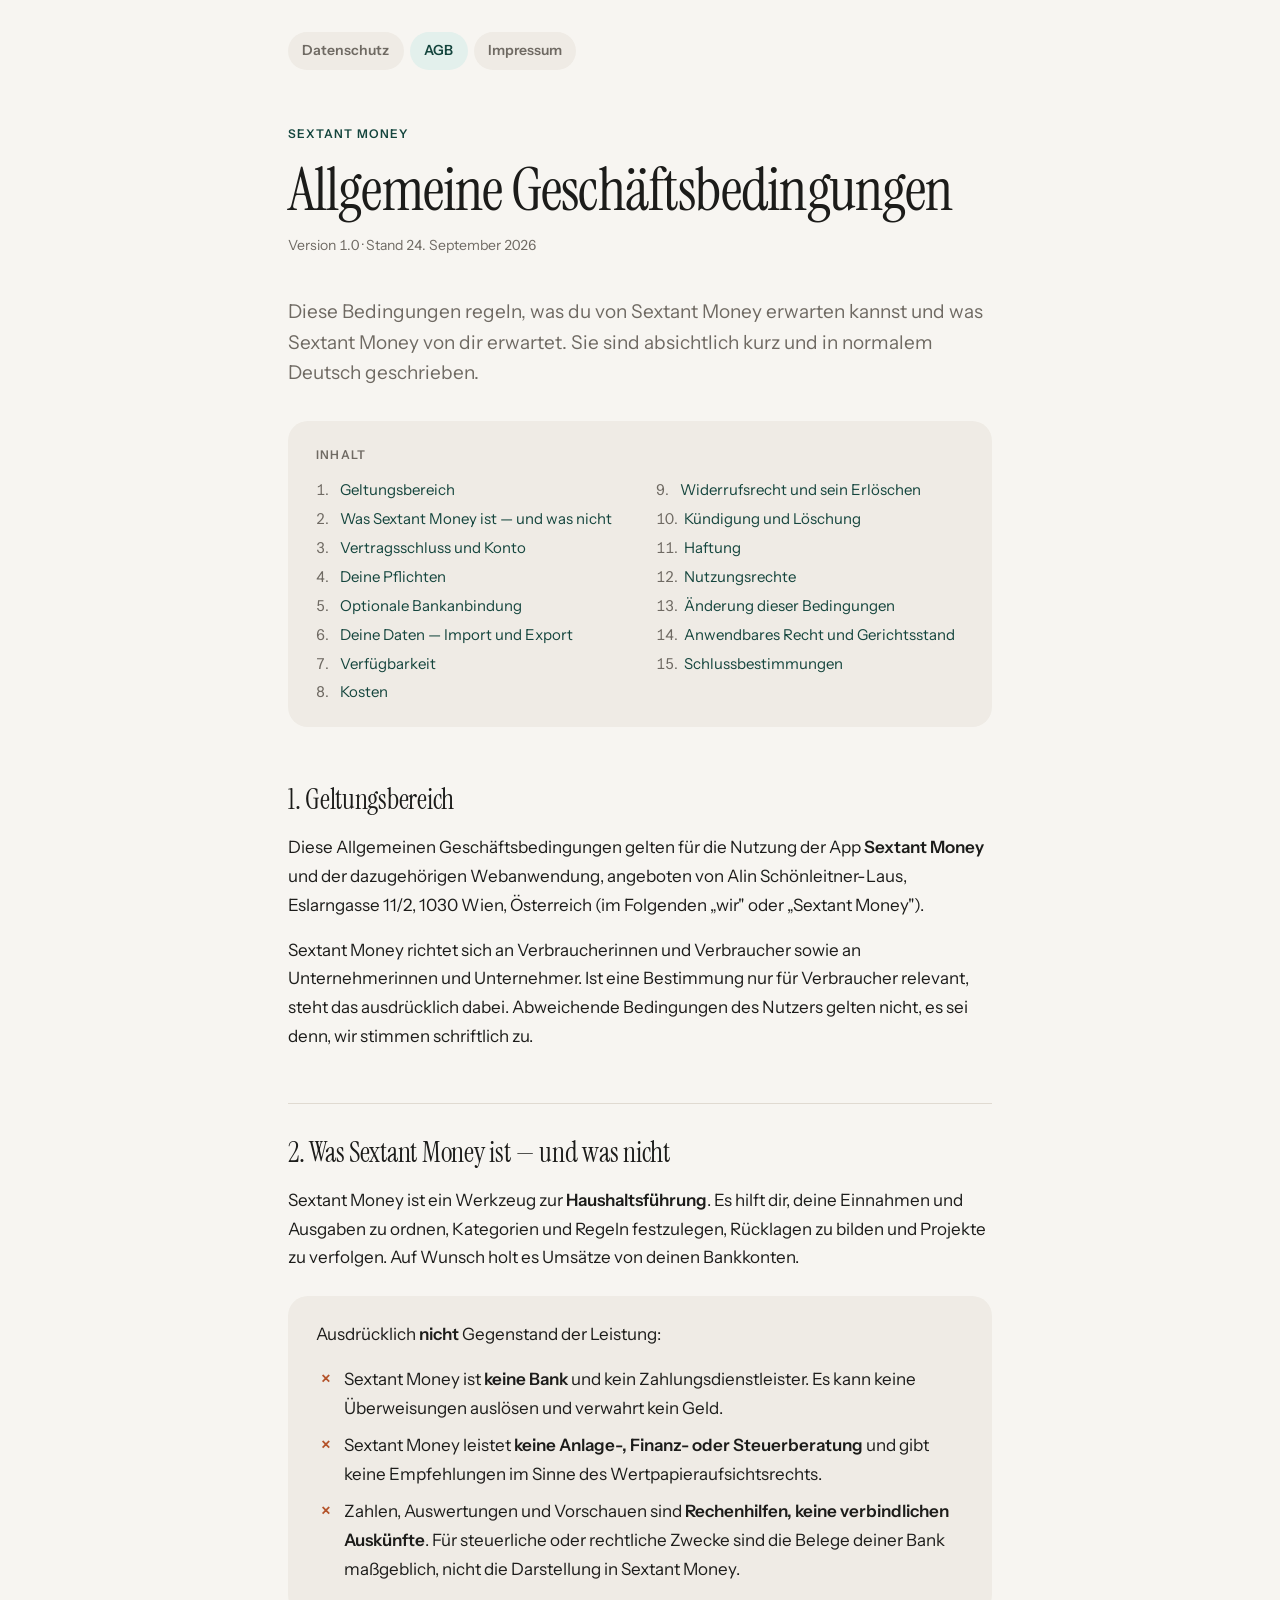
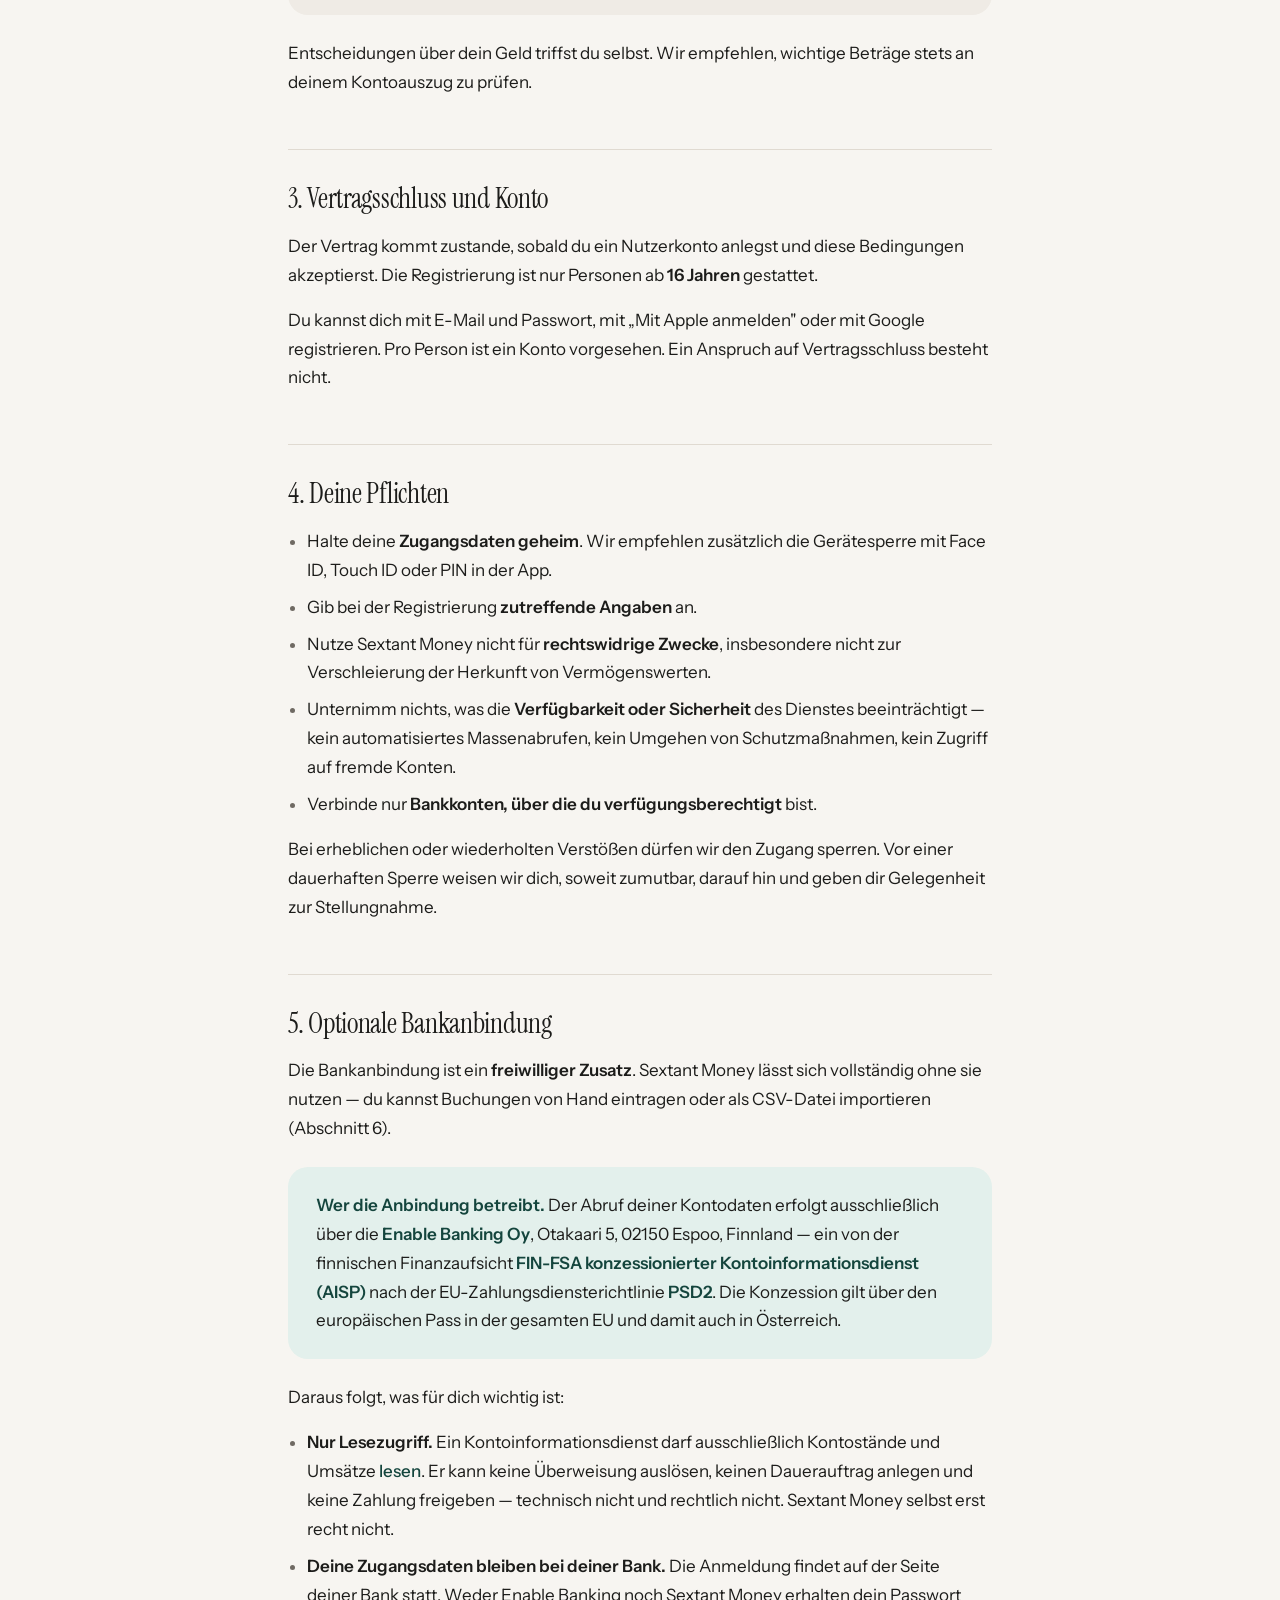
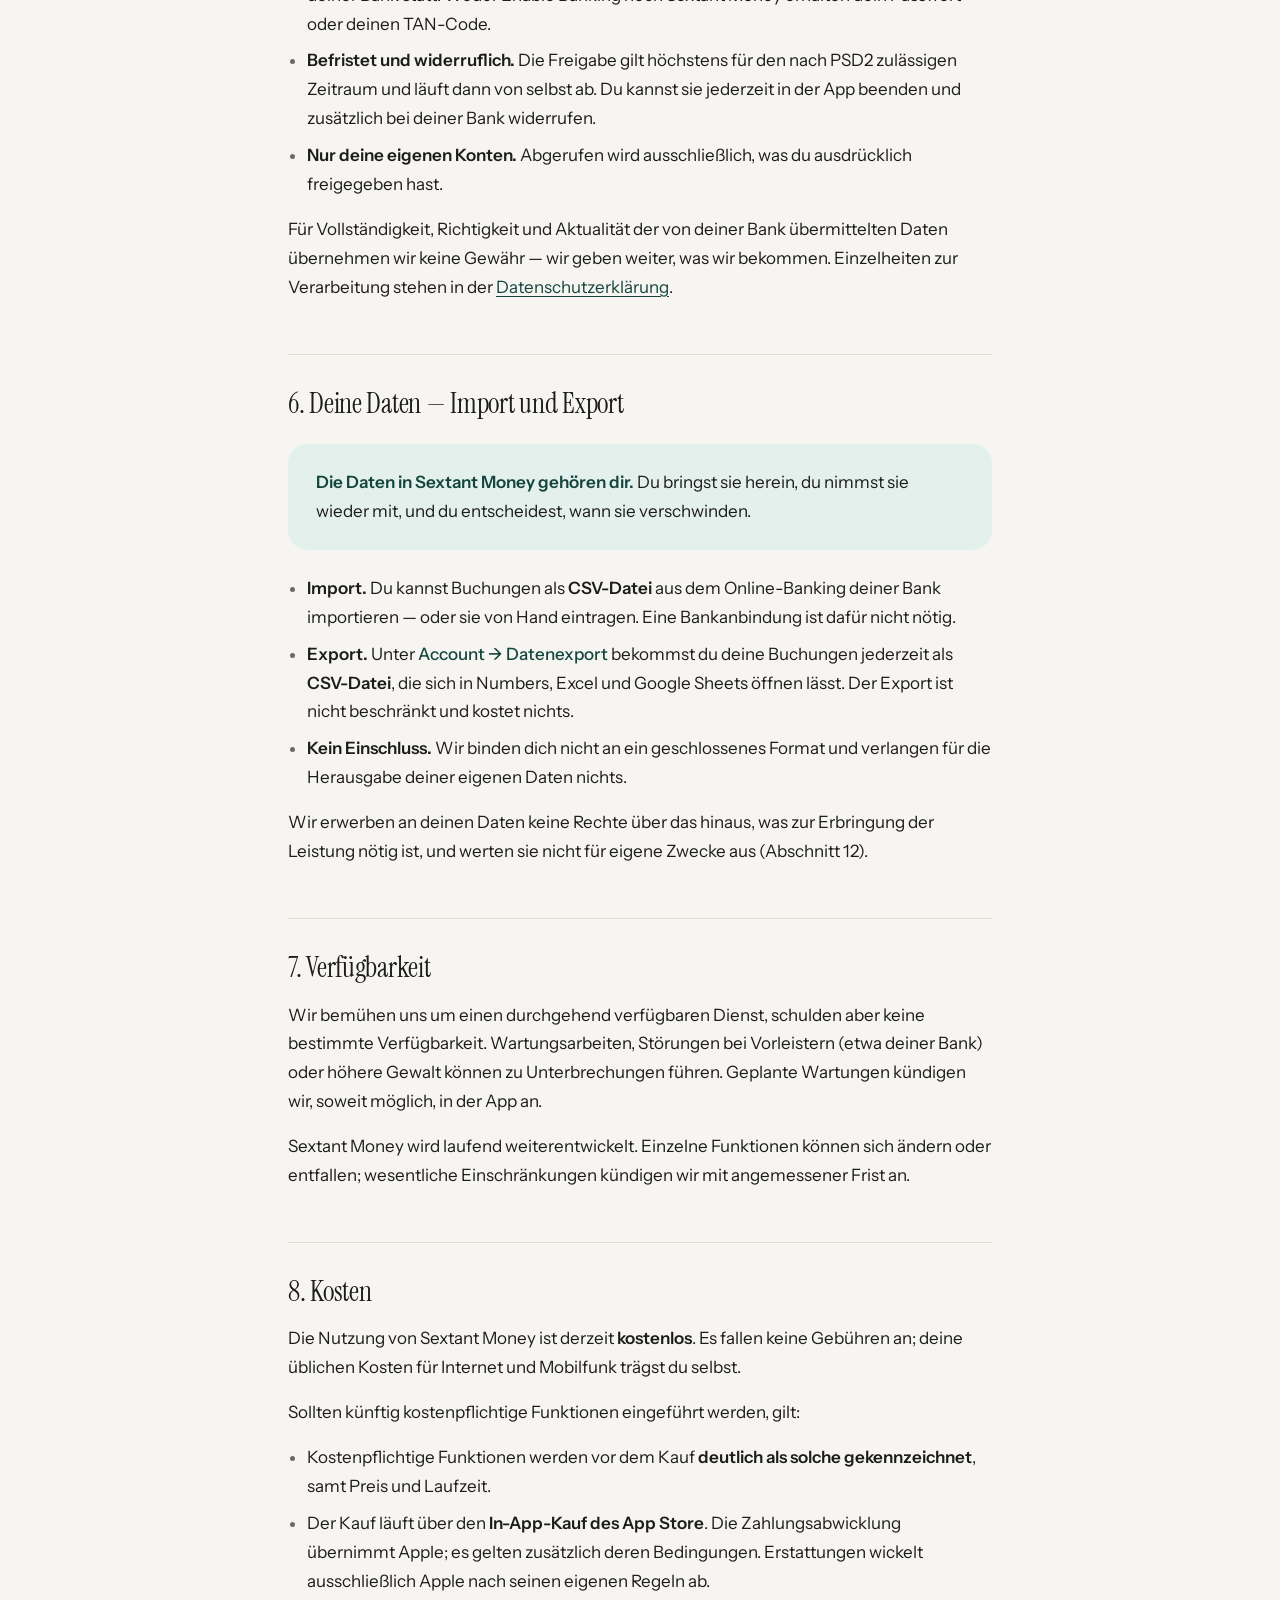
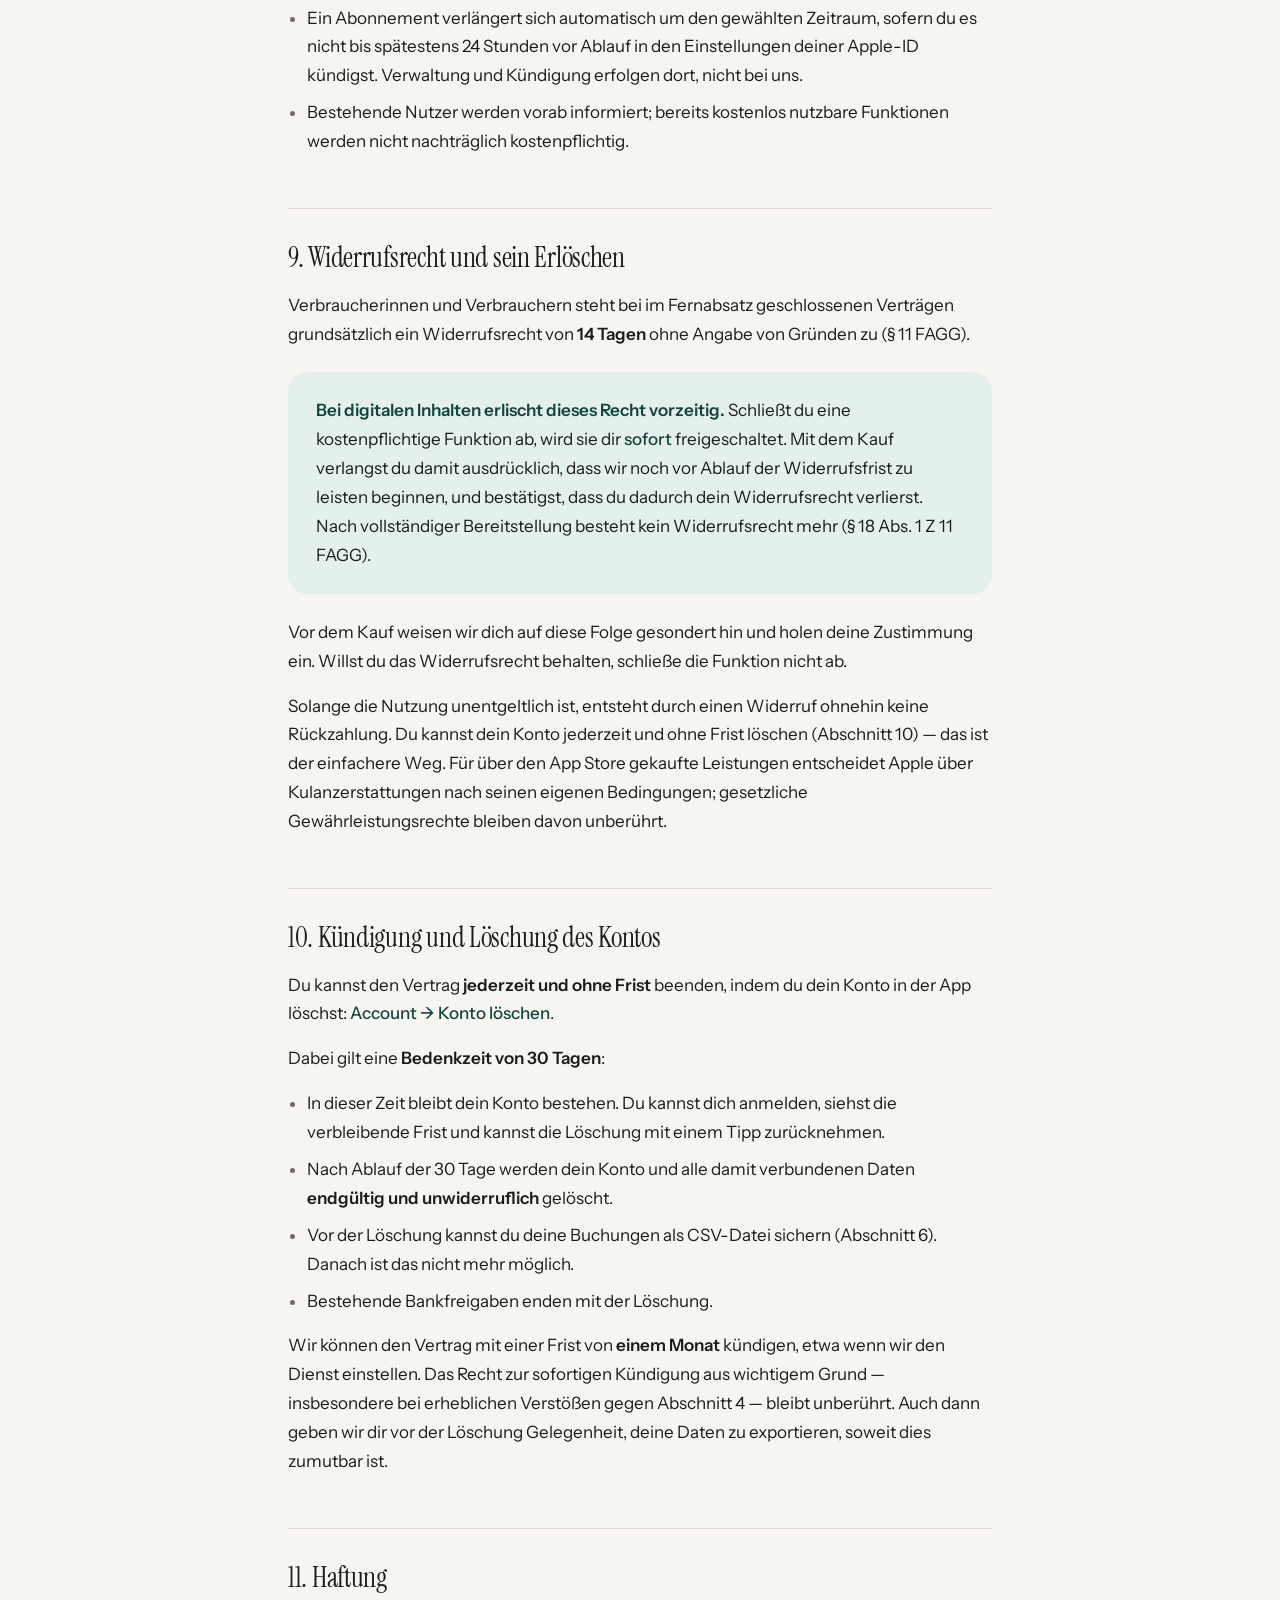
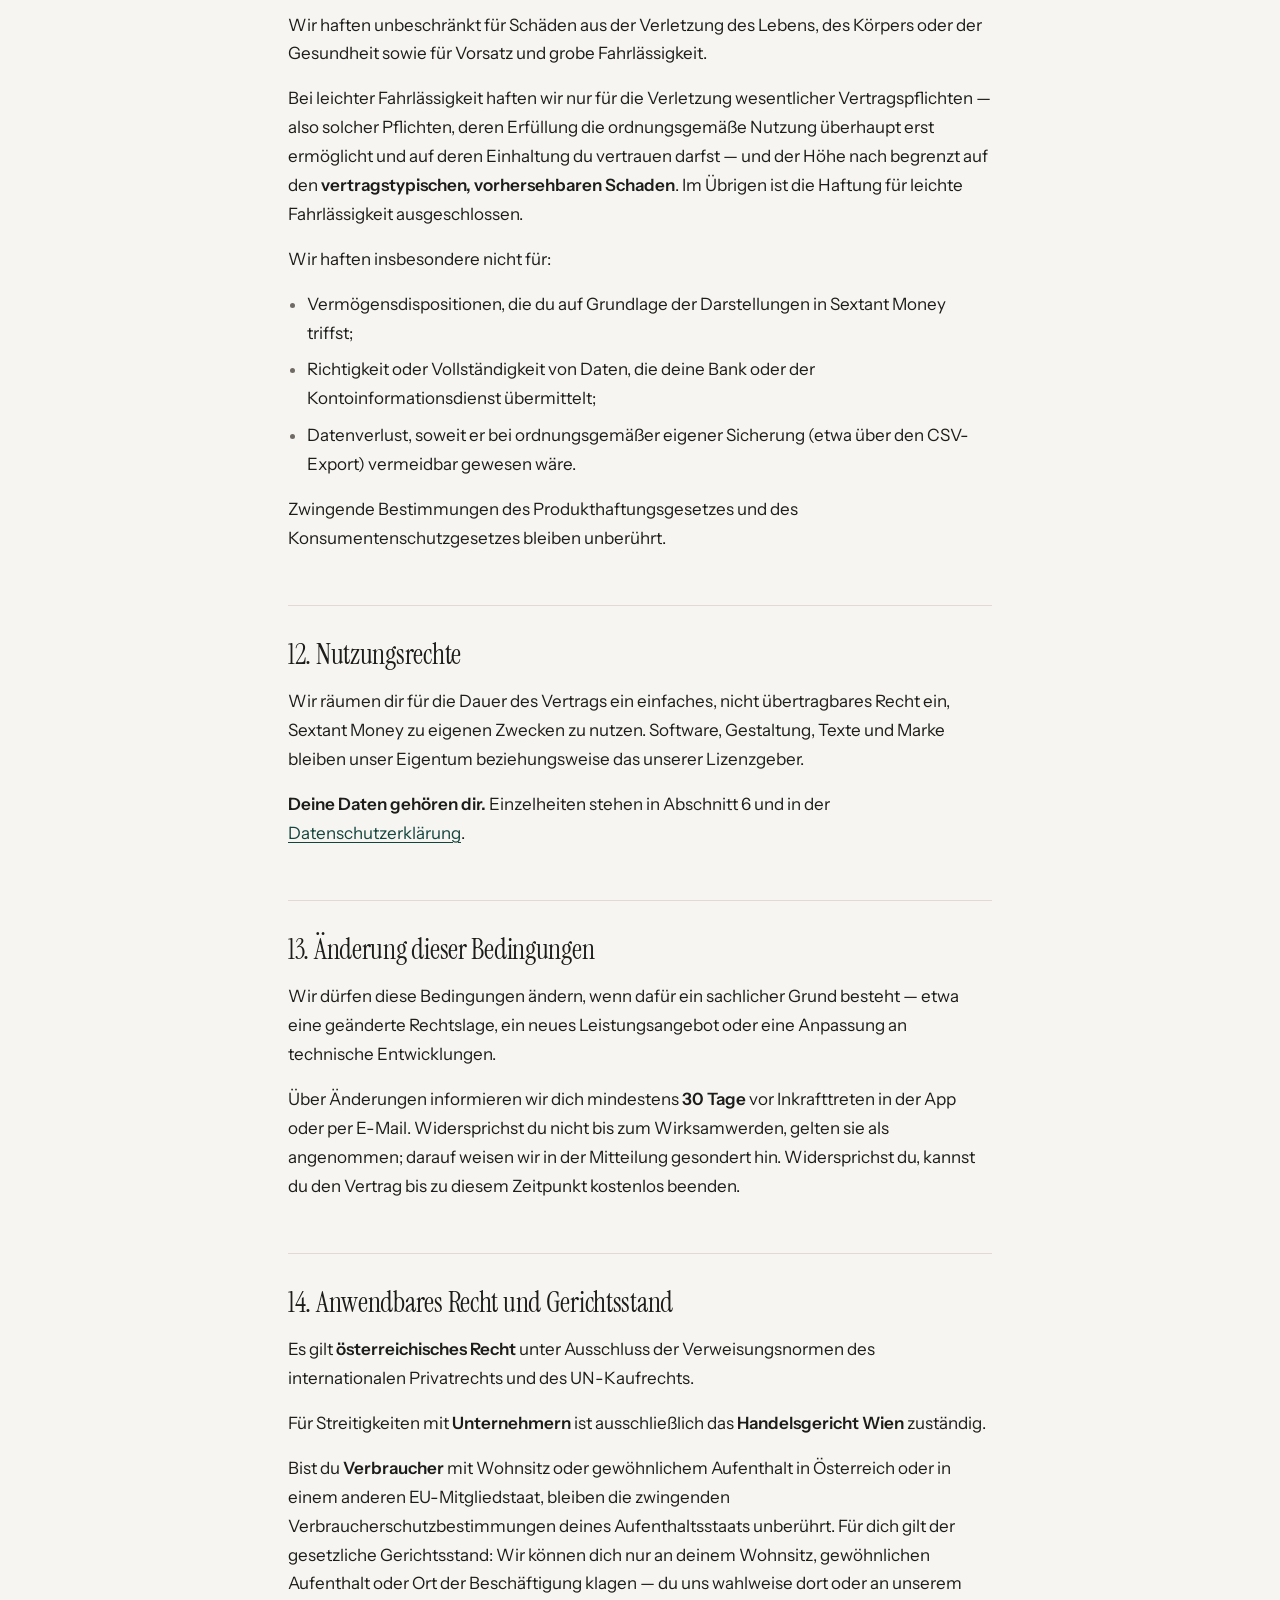
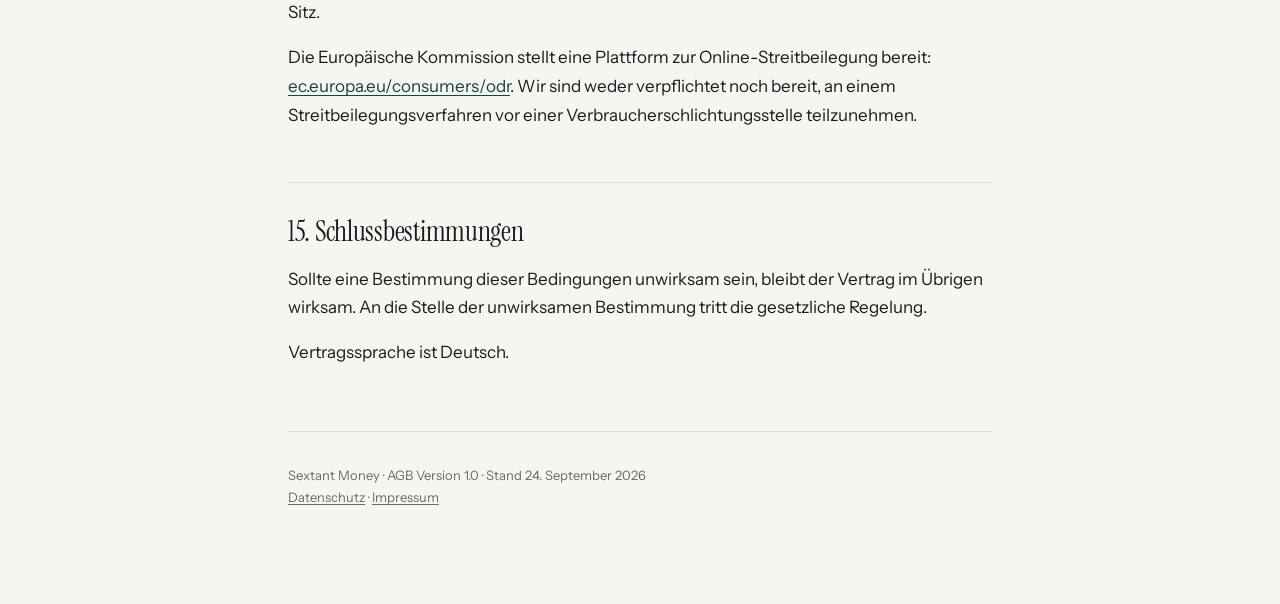
==== commit acf37878: "Rechtstexte auf Sextant Money umbenennen" ====
--- a/agb.html
+++ b/agb.html
@@ -3,8 +3,8 @@
 <head>
 <meta charset="utf-8">
 <meta name="viewport" content="width=device-width, initial-scale=1">
-<title>Money Flow – Allgemeine Geschäftsbedingungen</title>
-<meta name="description" content="Allgemeine Geschäftsbedingungen für die Nutzung der App Money Flow.">
+<title>Sextant Money – Allgemeine Geschäftsbedingungen</title>
+<meta name="description" content="Allgemeine Geschäftsbedingungen für die Nutzung der App Sextant Money.">
 <link rel="preconnect" href="https://fonts.googleapis.com">
 <link rel="preconnect" href="https://fonts.gstatic.com" crossorigin>
 <link rel="stylesheet" href="https://fonts.googleapis.com/css2?family=Instrument+Sans:ital,wght@0,400..700;1,400..700&family=Instrument+Serif:ital@0;1&display=swap">
@@ -20,20 +20,20 @@
 </div>
 
 <header>
-  <span class="marke">Money Flow</span>
+  <span class="marke">Sextant Money</span>
   <h1>Allgemeine Geschäfts&shy;bedingungen</h1>
   <p class="stand">Version 1.0 · Stand 24. September 2026</p>
 </header>
 
-<p class="vorspann">Diese Bedingungen regeln, was du von Money Flow erwarten kannst und
-was Money Flow von dir erwartet. Sie sind absichtlich kurz und in normalem Deutsch
+<p class="vorspann">Diese Bedingungen regeln, was du von Sextant Money erwarten kannst und
+was Sextant Money von dir erwartet. Sie sind absichtlich kurz und in normalem Deutsch
 geschrieben.</p>
 
 <nav class="inhalt">
   <p>Inhalt</p>
   <ol>
     <li><a href="#geltung"><span>Geltungsbereich</span></a></li>
-    <li><a href="#leistung"><span>Was Money Flow ist — und was nicht</span></a></li>
+    <li><a href="#leistung"><span>Was Sextant Money ist — und was nicht</span></a></li>
     <li><a href="#vertrag"><span>Vertragsschluss und Konto</span></a></li>
     <li><a href="#pflichten"><span>Deine Pflichten</span></a></li>
     <li><a href="#bank"><span>Optionale Bankanbindung</span></a></li>
@@ -51,28 +51,28 @@
 </nav>
 
 <h2 id="geltung">1. Geltungsbereich</h2>
-<p>Diese Allgemeinen Geschäftsbedingungen gelten für die Nutzung der App <strong>Money
-Flow</strong> und der dazugehörigen Webanwendung, angeboten von Alin Schönleitner-Laus,
-Eslarngasse 11/2, 1030 Wien, Österreich (im Folgenden „wir" oder „Money Flow").</p>
-<p>Money Flow richtet sich an Verbraucherinnen und Verbraucher sowie an Unternehmerinnen
+<p>Diese Allgemeinen Geschäftsbedingungen gelten für die Nutzung der App <strong>Sextant
+Money</strong> und der dazugehörigen Webanwendung, angeboten von Alin Schönleitner-Laus,
+Eslarngasse 11/2, 1030 Wien, Österreich (im Folgenden „wir" oder „Sextant Money").</p>
+<p>Sextant Money richtet sich an Verbraucherinnen und Verbraucher sowie an Unternehmerinnen
 und Unternehmer. Ist eine Bestimmung nur für Verbraucher relevant, steht das ausdrücklich
 dabei. Abweichende Bedingungen des Nutzers gelten nicht, es sei denn, wir stimmen
 schriftlich zu.</p>
 
-<h2 id="leistung">2. Was Money Flow ist — und was nicht</h2>
-<p>Money Flow ist ein Werkzeug zur <strong>Haushaltsführung</strong>. Es hilft dir, deine
+<h2 id="leistung">2. Was Sextant Money ist — und was nicht</h2>
+<p>Sextant Money ist ein Werkzeug zur <strong>Haushaltsführung</strong>. Es hilft dir, deine
 Einnahmen und Ausgaben zu ordnen, Kategorien und Regeln festzulegen, Rücklagen zu bilden
 und Projekte zu verfolgen. Auf Wunsch holt es Umsätze von deinen Bankkonten.</p>
 <div class="abgrenzung">
   <p>Ausdrücklich <strong>nicht</strong> Gegenstand der Leistung:</p>
   <ul>
-    <li>Money Flow ist <strong>keine Bank</strong> und kein Zahlungsdienstleister. Es kann
+    <li>Sextant Money ist <strong>keine Bank</strong> und kein Zahlungsdienstleister. Es kann
         keine Überweisungen auslösen und verwahrt kein Geld.</li>
-    <li>Money Flow leistet <strong>keine Anlage-, Finanz- oder Steuerberatung</strong> und
+    <li>Sextant Money leistet <strong>keine Anlage-, Finanz- oder Steuerberatung</strong> und
         gibt keine Empfehlungen im Sinne des Wertpapieraufsichtsrechts.</li>
     <li>Zahlen, Auswertungen und Vorschauen sind <strong>Rechenhilfen, keine verbindlichen
         Auskünfte</strong>. Für steuerliche oder rechtliche Zwecke sind die Belege deiner
-        Bank maßgeblich, nicht die Darstellung in Money Flow.</li>
+        Bank maßgeblich, nicht die Darstellung in Sextant Money.</li>
   </ul>
 </div>
 <p>Entscheidungen über dein Geld triffst du selbst. Wir empfehlen, wichtige Beträge stets
@@ -90,7 +90,7 @@
   <li>Halte deine <strong>Zugangsdaten geheim</strong>. Wir empfehlen zusätzlich die
       Gerätesperre mit Face ID, Touch ID oder PIN in der App.</li>
   <li>Gib bei der Registrierung <strong>zutreffende Angaben</strong> an.</li>
-  <li>Nutze Money Flow nicht für <strong>rechtswidrige Zwecke</strong>, insbesondere nicht
+  <li>Nutze Sextant Money nicht für <strong>rechtswidrige Zwecke</strong>, insbesondere nicht
       zur Verschleierung der Herkunft von Vermögenswerten.</li>
   <li>Unternimm nichts, was die <strong>Verfügbarkeit oder Sicherheit</strong> des Dienstes
       beeinträchtigt — kein automatisiertes Massenabrufen, kein Umgehen von
@@ -102,7 +102,7 @@
 zur Stellungnahme.</p>
 
 <h2 id="bank">5. Optionale Bankanbindung</h2>
-<p>Die Bankanbindung ist ein <strong>freiwilliger Zusatz</strong>. Money Flow lässt sich
+<p>Die Bankanbindung ist ein <strong>freiwilliger Zusatz</strong>. Sextant Money lässt sich
 vollständig ohne sie nutzen — du kannst Buchungen von Hand eintragen oder als CSV-Datei
 importieren (Abschnitt 6).</p>
 
@@ -120,9 +120,9 @@
   <li><strong>Nur Lesezugriff.</strong> Ein Kontoinformationsdienst darf ausschließlich
       Kontostände und Umsätze <em>lesen</em>. Er kann keine Überweisung auslösen, keinen
       Dauerauftrag anlegen und keine Zahlung freigeben — technisch nicht und rechtlich
-      nicht. Money Flow selbst erst recht nicht.</li>
+      nicht. Sextant Money selbst erst recht nicht.</li>
   <li><strong>Deine Zugangsdaten bleiben bei deiner Bank.</strong> Die Anmeldung findet auf
-      der Seite deiner Bank statt. Weder Enable Banking noch Money Flow erhalten dein
+      der Seite deiner Bank statt. Weder Enable Banking noch Sextant Money erhalten dein
       Passwort oder deinen TAN-Code.</li>
   <li><strong>Befristet und widerruflich.</strong> Die Freigabe gilt höchstens für den nach
       PSD2 zulässigen Zeitraum und läuft dann von selbst ab. Du kannst sie jederzeit in der
@@ -136,7 +136,7 @@
 
 <h2 id="daten">6. Deine Daten — Import und Export</h2>
 <div class="kernsatz">
-  <p><strong>Die Daten in Money Flow gehören dir.</strong> Du bringst sie herein, du nimmst
+  <p><strong>Die Daten in Sextant Money gehören dir.</strong> Du bringst sie herein, du nimmst
   sie wieder mit, und du entscheidest, wann sie verschwinden.</p>
 </div>
 <ul>
@@ -157,11 +157,11 @@
 Verfügbarkeit. Wartungsarbeiten, Störungen bei Vorleistern (etwa deiner Bank) oder höhere
 Gewalt können zu Unterbrechungen führen. Geplante Wartungen kündigen wir, soweit möglich,
 in der App an.</p>
-<p>Money Flow wird laufend weiterentwickelt. Einzelne Funktionen können sich ändern oder
+<p>Sextant Money wird laufend weiterentwickelt. Einzelne Funktionen können sich ändern oder
 entfallen; wesentliche Einschränkungen kündigen wir mit angemessener Frist an.</p>
 
 <h2 id="preise">8. Kosten</h2>
-<p>Die Nutzung von Money Flow ist derzeit <strong>kostenlos</strong>. Es fallen keine
+<p>Die Nutzung von Sextant Money ist derzeit <strong>kostenlos</strong>. Es fallen keine
 Gebühren an; deine üblichen Kosten für Internet und Mobilfunk trägst du selbst.</p>
 <p>Sollten künftig kostenpflichtige Funktionen eingeführt werden, gilt:</p>
 <ul>
@@ -228,7 +228,7 @@
 die Haftung für leichte Fahrlässigkeit ausgeschlossen.</p>
 <p>Wir haften insbesondere nicht für:</p>
 <ul>
-  <li>Vermögensdispositionen, die du auf Grundlage der Darstellungen in Money Flow
+  <li>Vermögensdispositionen, die du auf Grundlage der Darstellungen in Sextant Money
       triffst;</li>
   <li>Richtigkeit oder Vollständigkeit von Daten, die deine Bank oder der
       Kontoinformationsdienst übermittelt;</li>
@@ -240,7 +240,7 @@
 
 <h2 id="rechte">12. Nutzungsrechte</h2>
 <p>Wir räumen dir für die Dauer des Vertrags ein einfaches, nicht übertragbares Recht ein,
-Money Flow zu eigenen Zwecken zu nutzen. Software, Gestaltung, Texte und Marke bleiben
+Sextant Money zu eigenen Zwecken zu nutzen. Software, Gestaltung, Texte und Marke bleiben
 unser Eigentum beziehungsweise das unserer Lizenzgeber.</p>
 <p><strong>Deine Daten gehören dir.</strong> Einzelheiten stehen in Abschnitt 6 und in der
 <a href="datenschutz.html">Datenschutzerklärung</a>.</p>
@@ -275,7 +275,7 @@
 <p>Vertragssprache ist Deutsch.</p>
 
 <footer>
-  <p>Money&nbsp;Flow · AGB Version 1.0 · Stand 24. September 2026<br>
+  <p>Sextant&nbsp;Money · AGB Version 1.0 · Stand 24. September 2026<br>
      <a href="datenschutz.html">Datenschutz</a> ·
      <a href="impressum.html">Impressum</a></p>
 </footer>
--- a/stil.css
+++ b/stil.css
@@ -1,4 +1,4 @@
-/* Money Flow — Rechtliches.
+/* Sextant Money — Rechtliches.
    Dieselben Schriften und Farben wie die App: Instrument Serif für die Titel,
    Instrument Sans für alles, was man liest. */
 
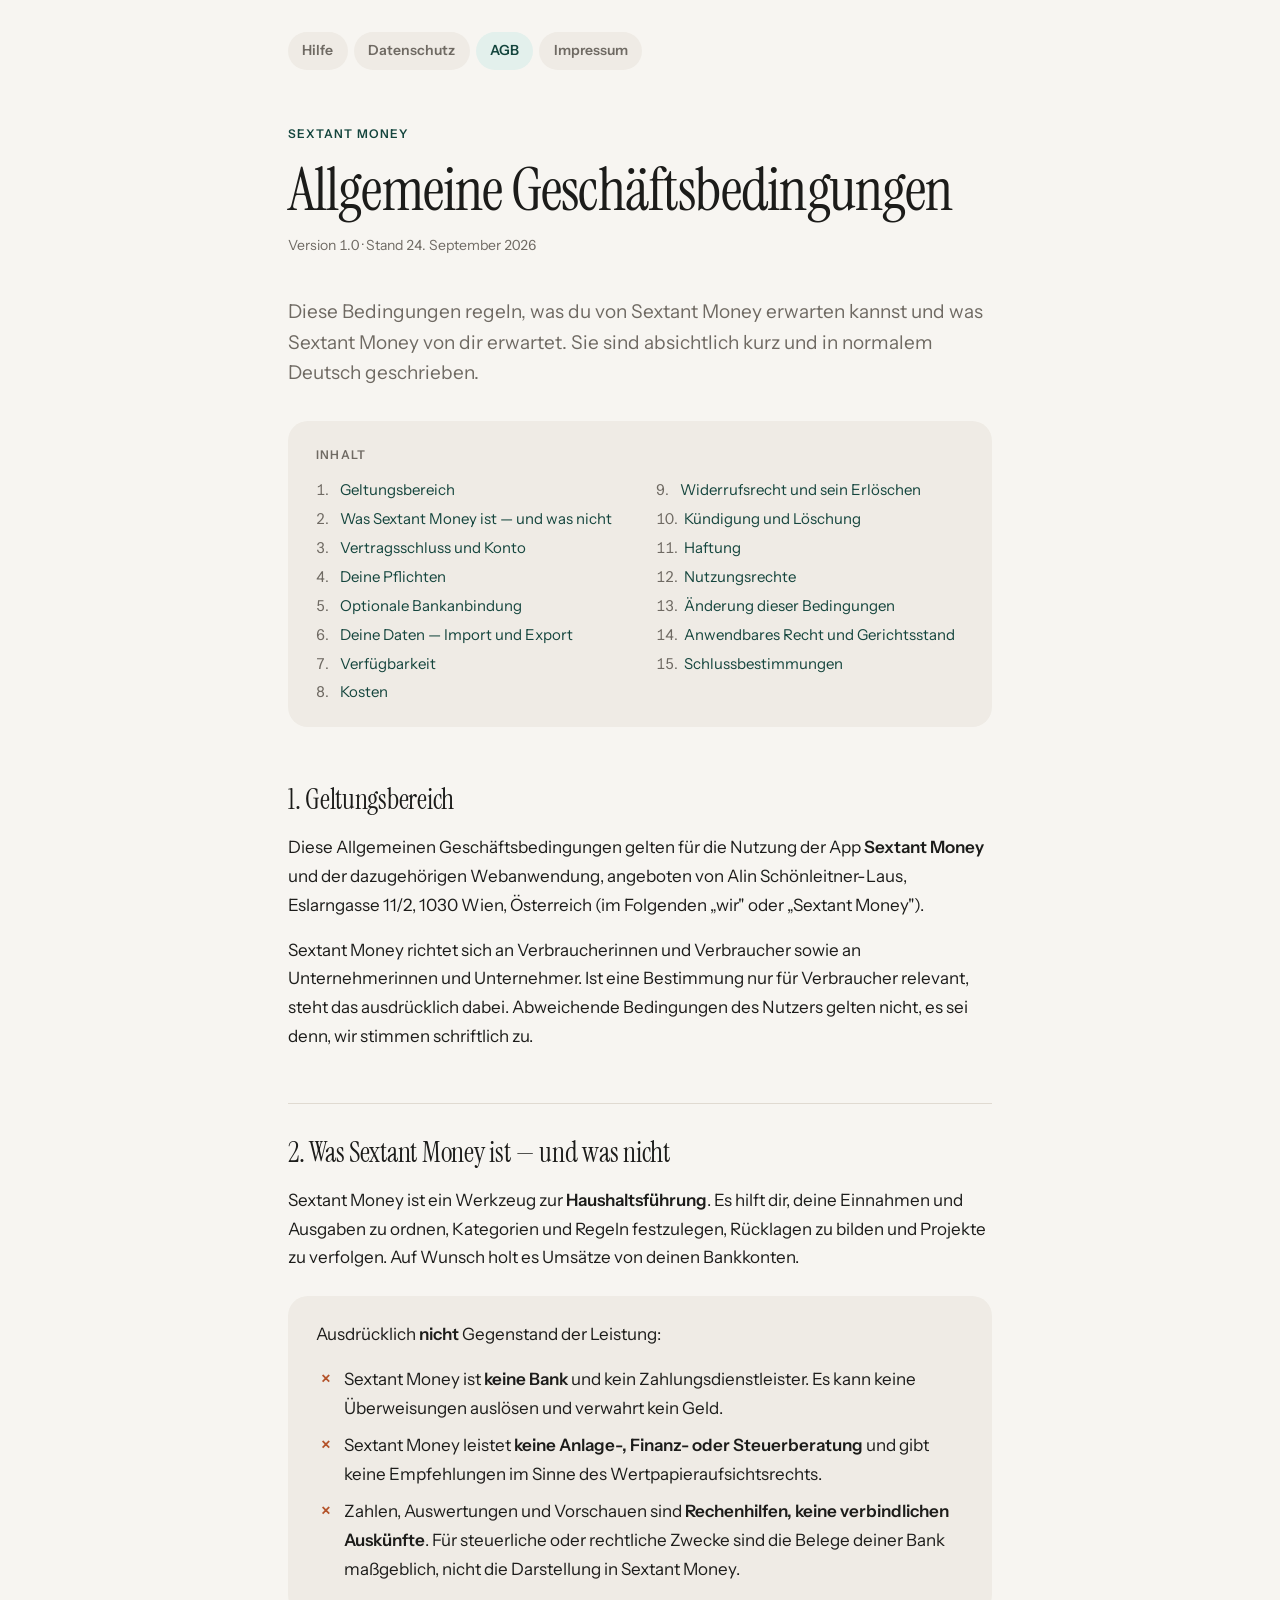
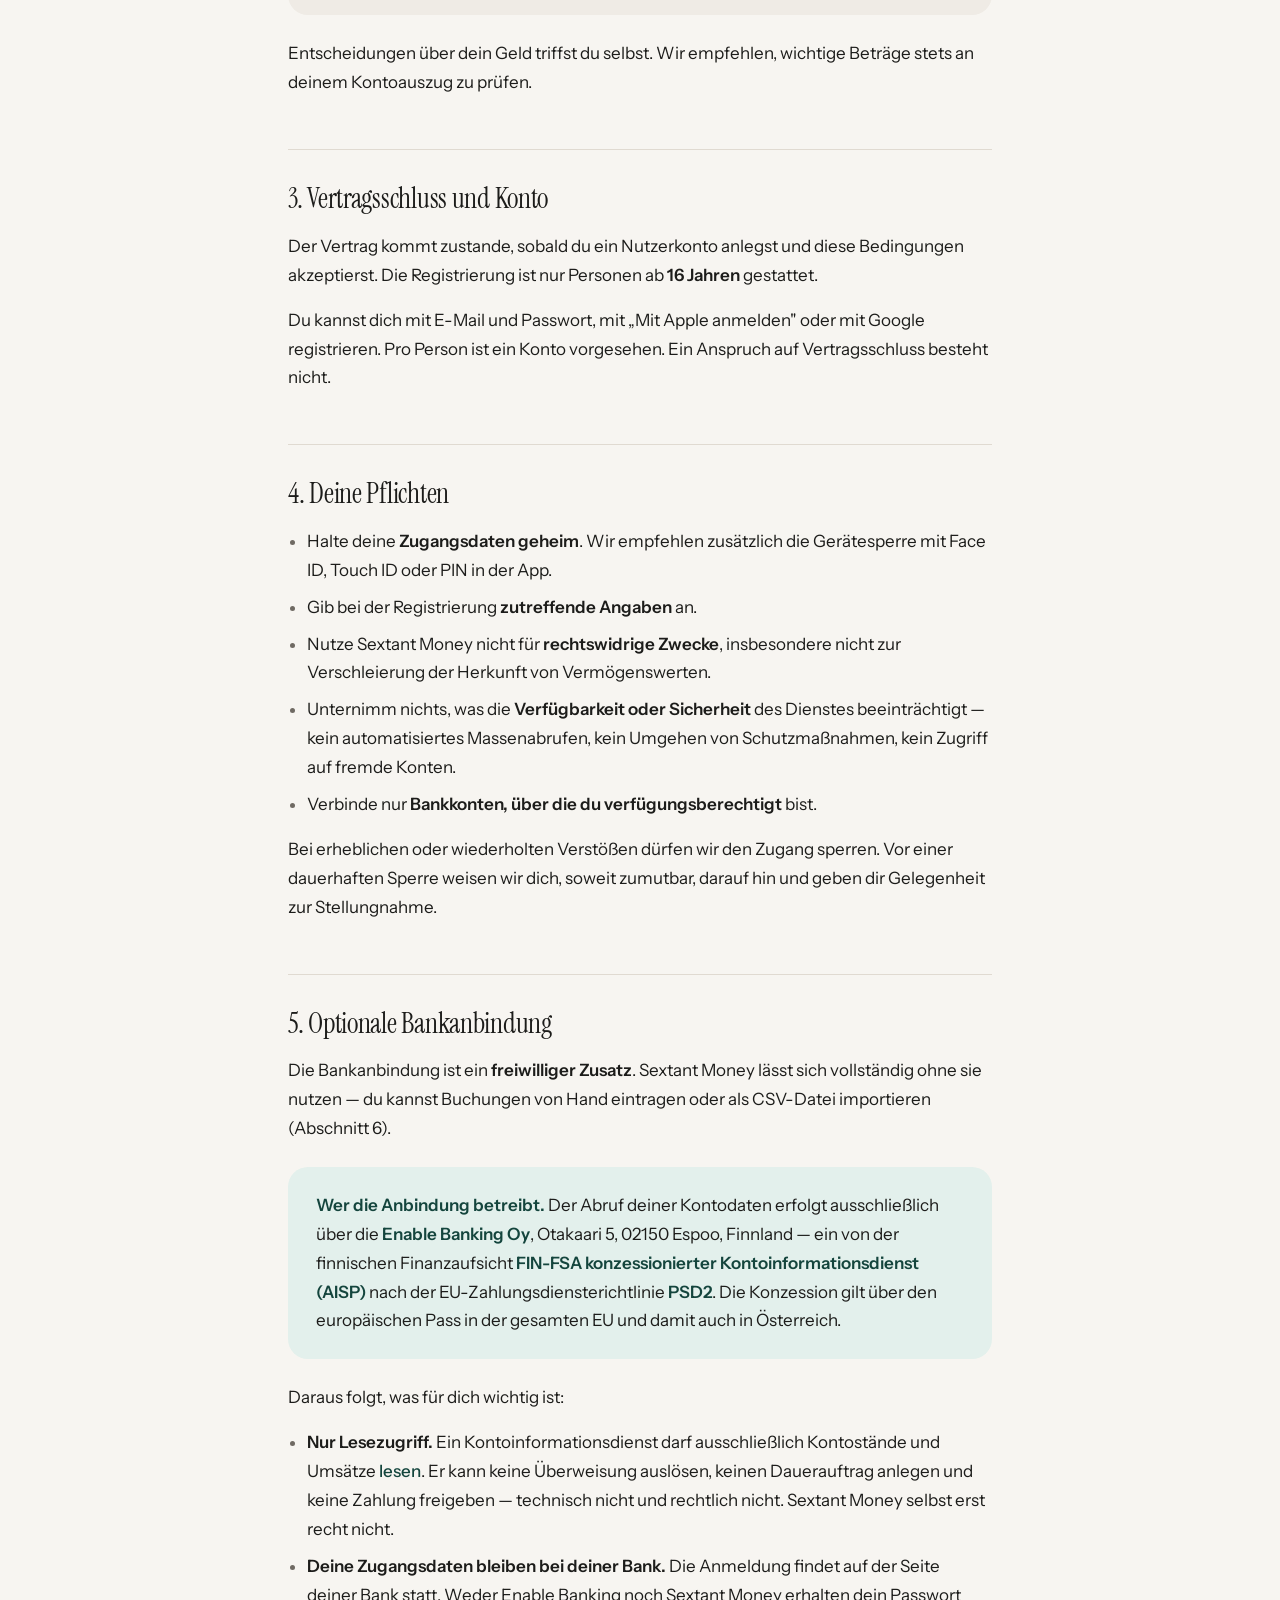
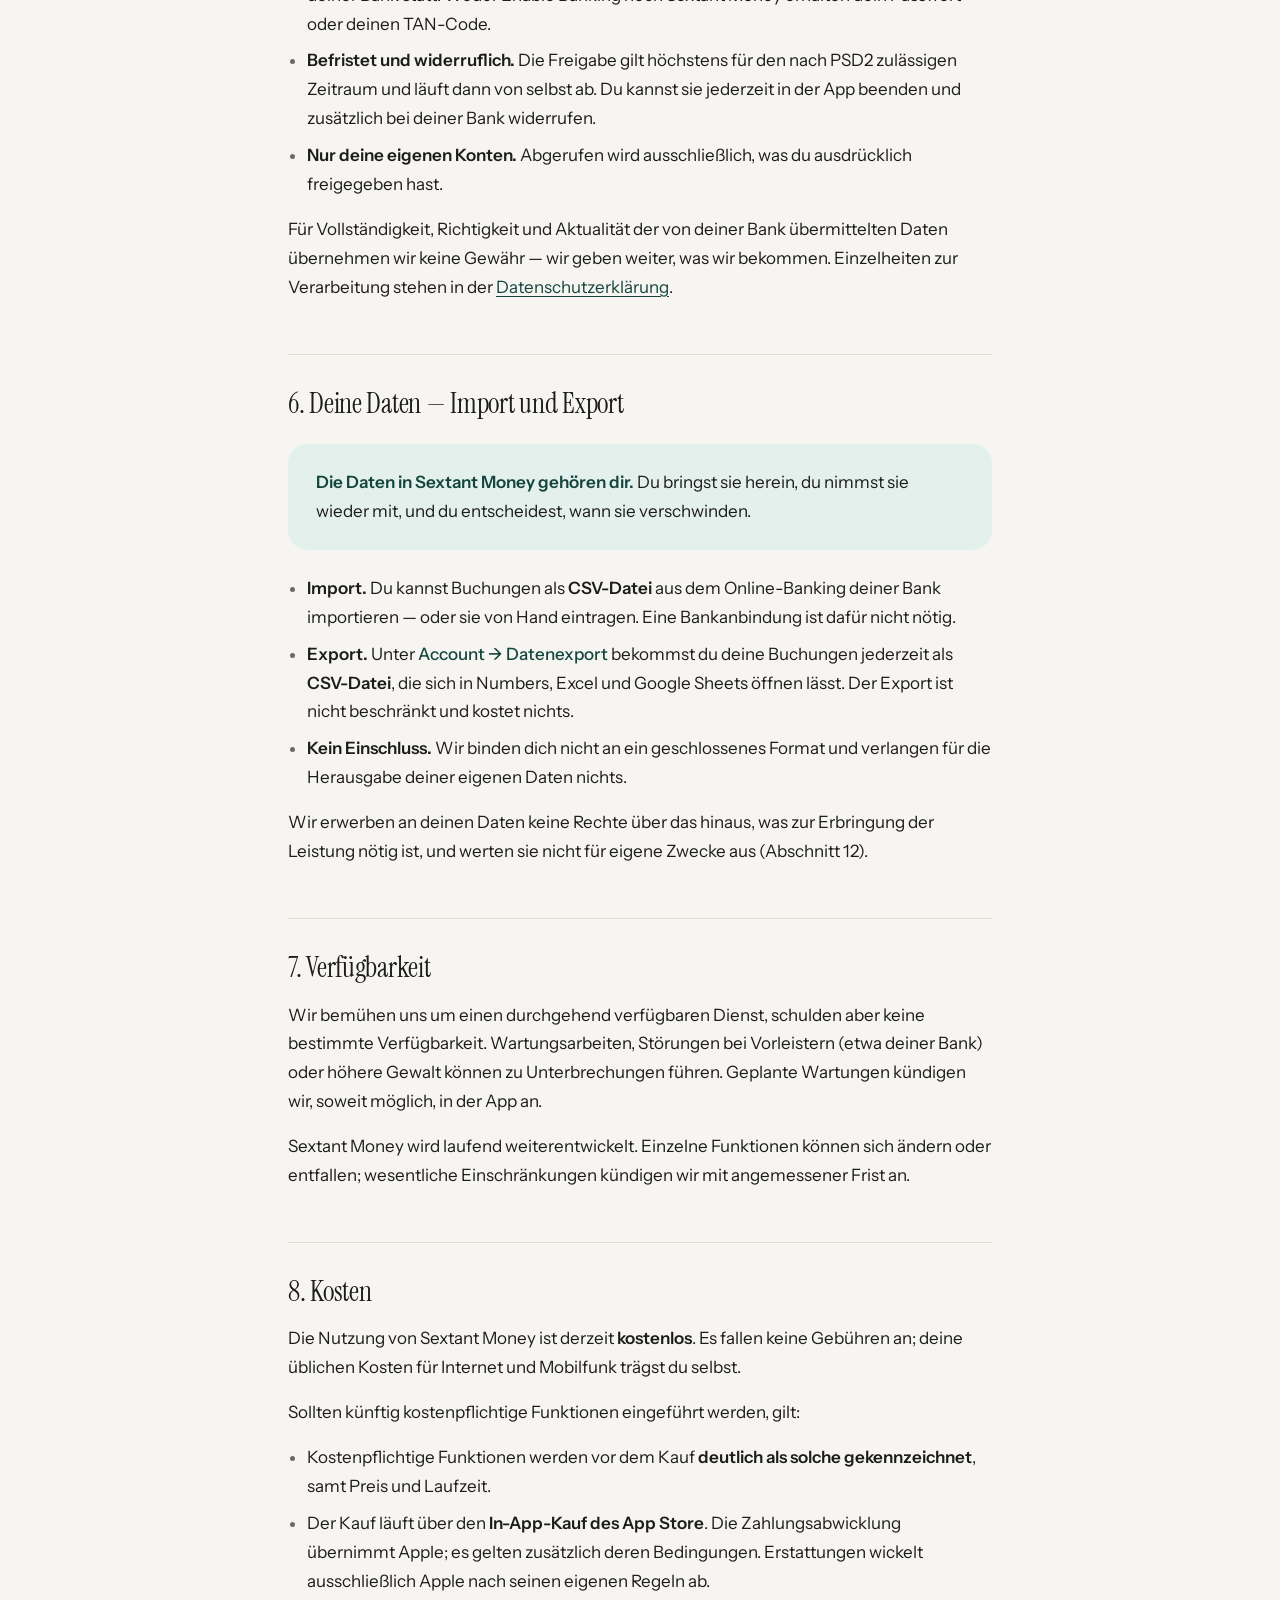
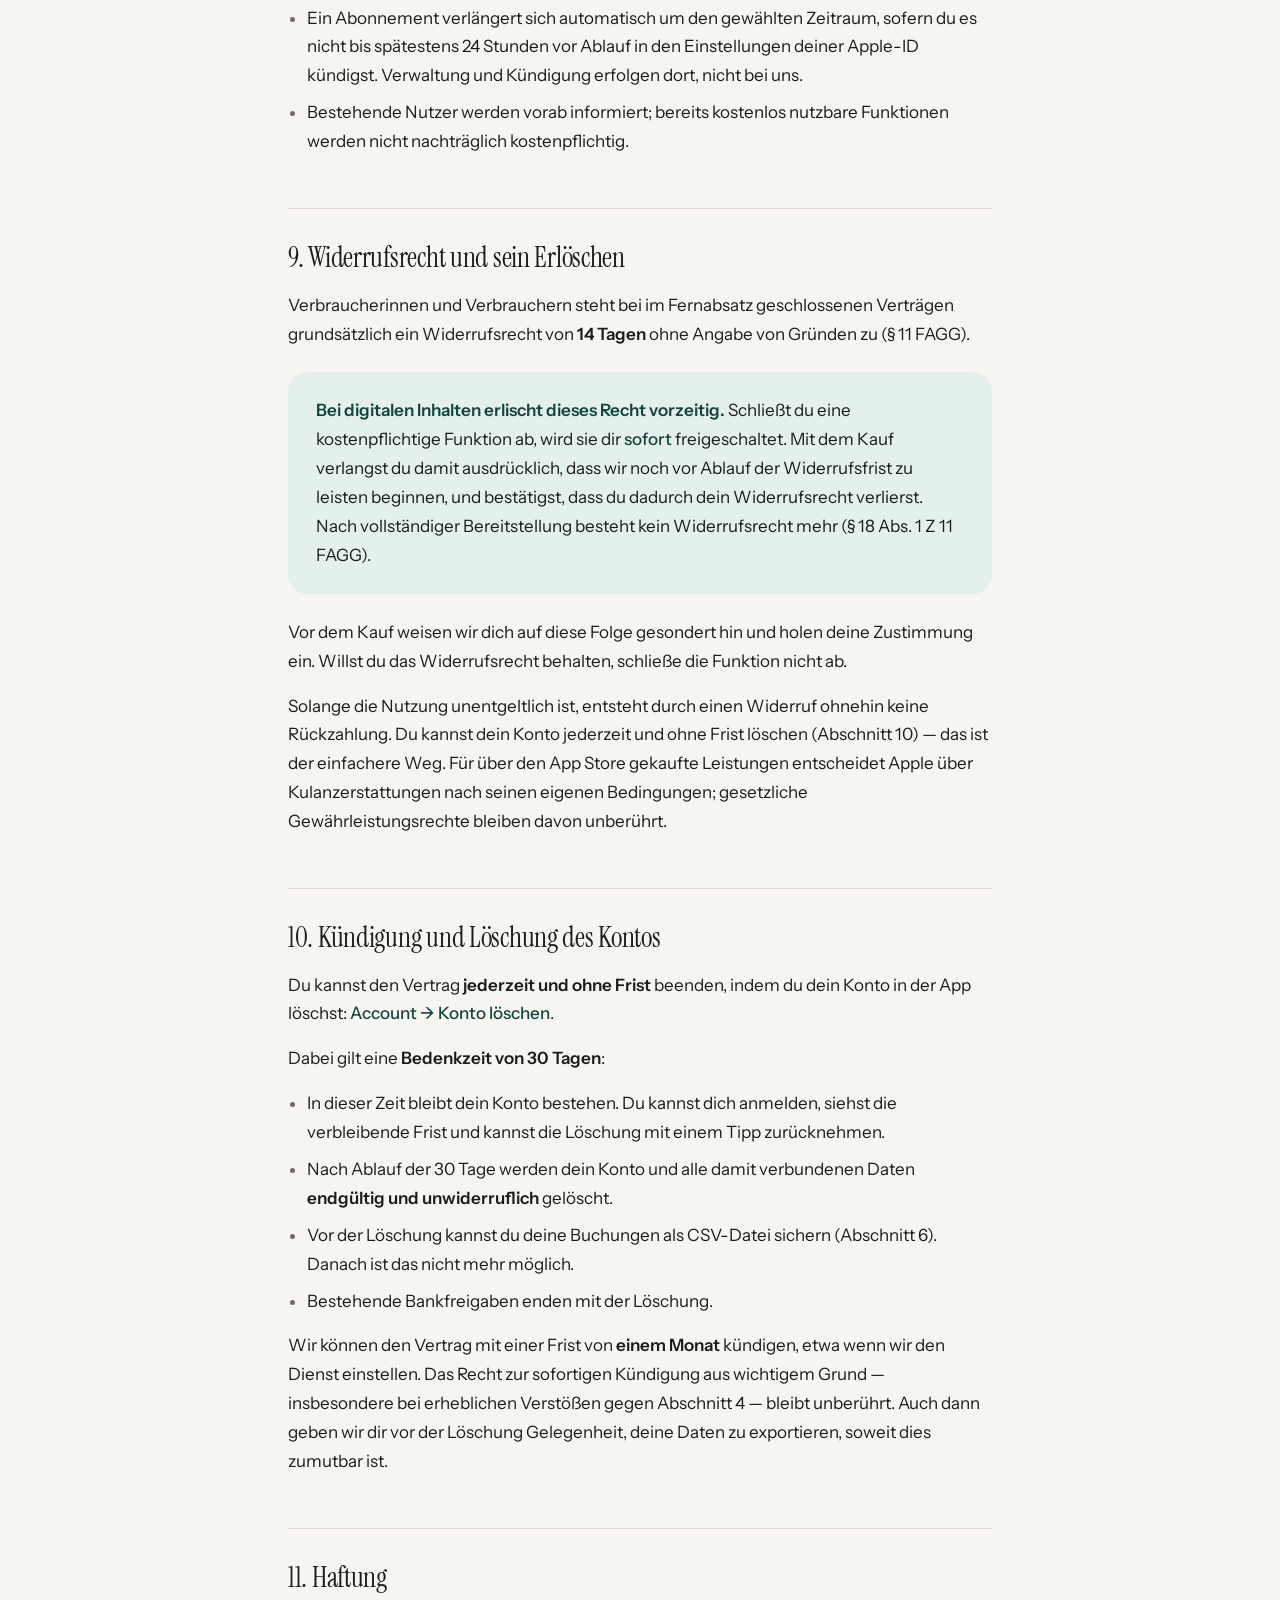
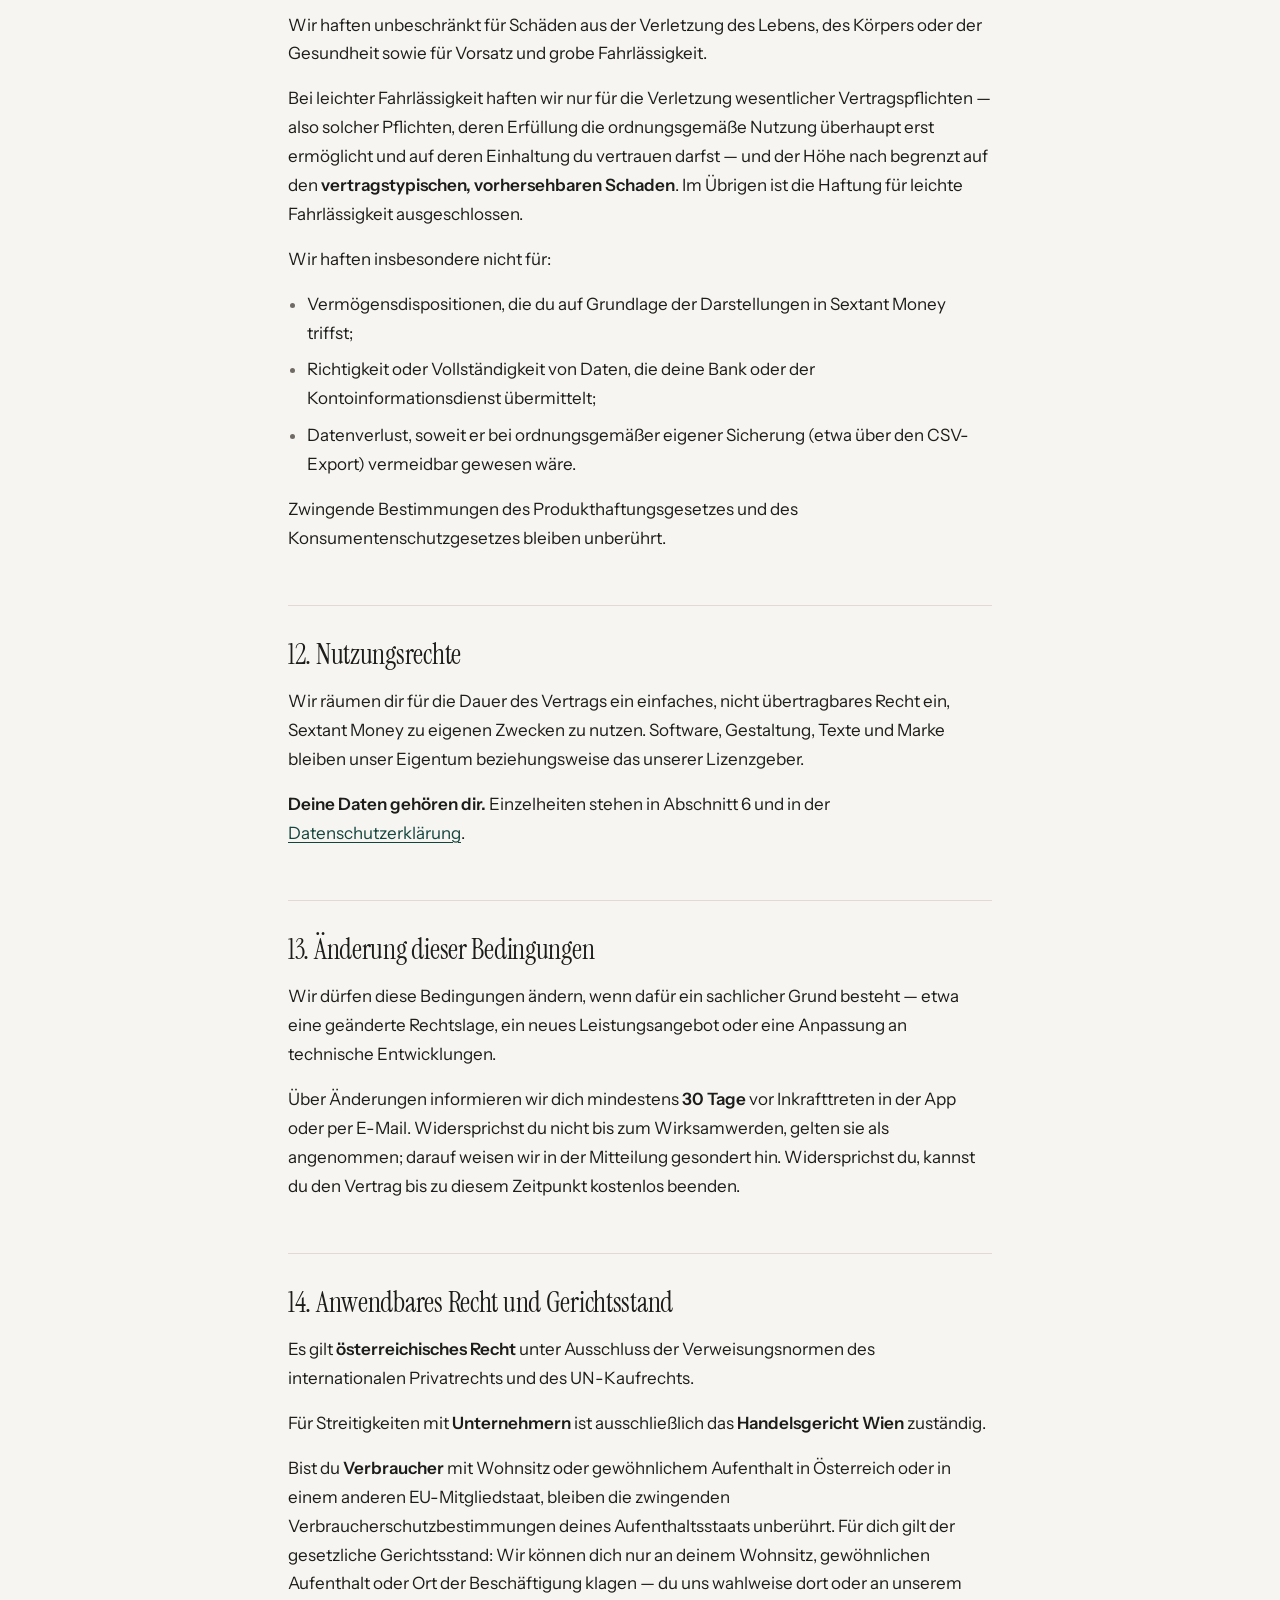
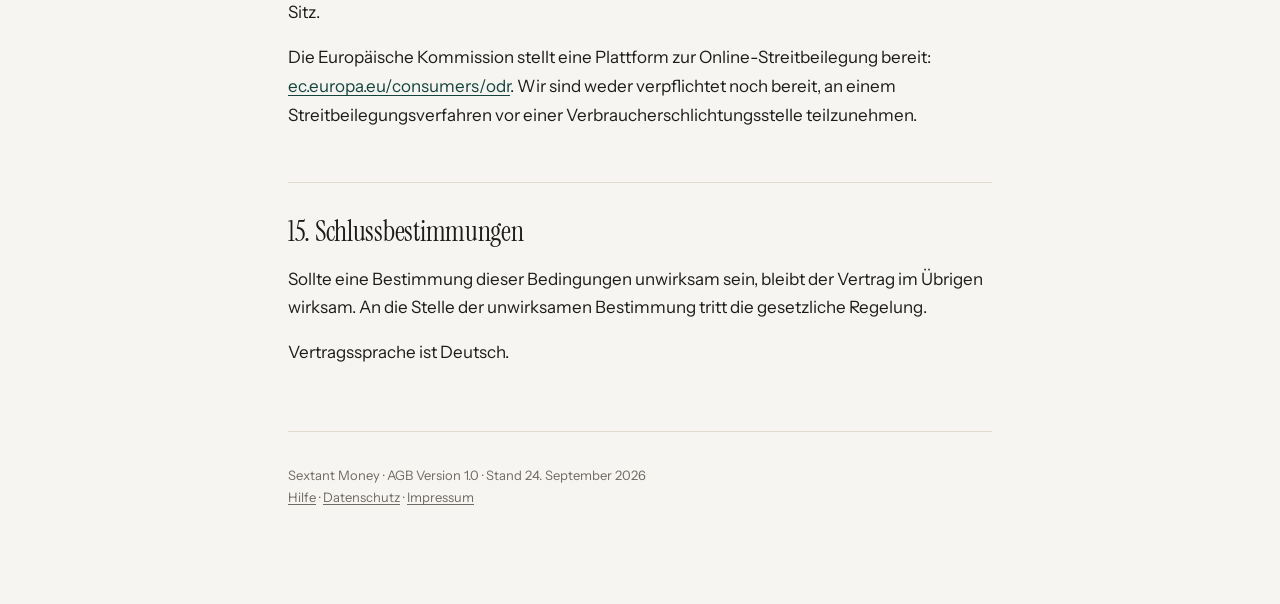
==== commit 2f6eabf7: "Hilfeseite als Support-URL, von allen Seiten verlinkt" ====
--- a/agb.html
+++ b/agb.html
@@ -14,6 +14,7 @@
 <div class="seite">
 
 <div class="blaetter">
+  <a href="hilfe.html">Hilfe</a>
   <a href="datenschutz.html">Datenschutz</a>
   <a href="agb.html" aria-current="page">AGB</a>
   <a href="impressum.html">Impressum</a>
@@ -276,6 +277,7 @@
 
 <footer>
   <p>Sextant&nbsp;Money · AGB Version 1.0 · Stand 24. September 2026<br>
+     <a href="hilfe.html">Hilfe</a> ·
      <a href="datenschutz.html">Datenschutz</a> ·
      <a href="impressum.html">Impressum</a></p>
 </footer>
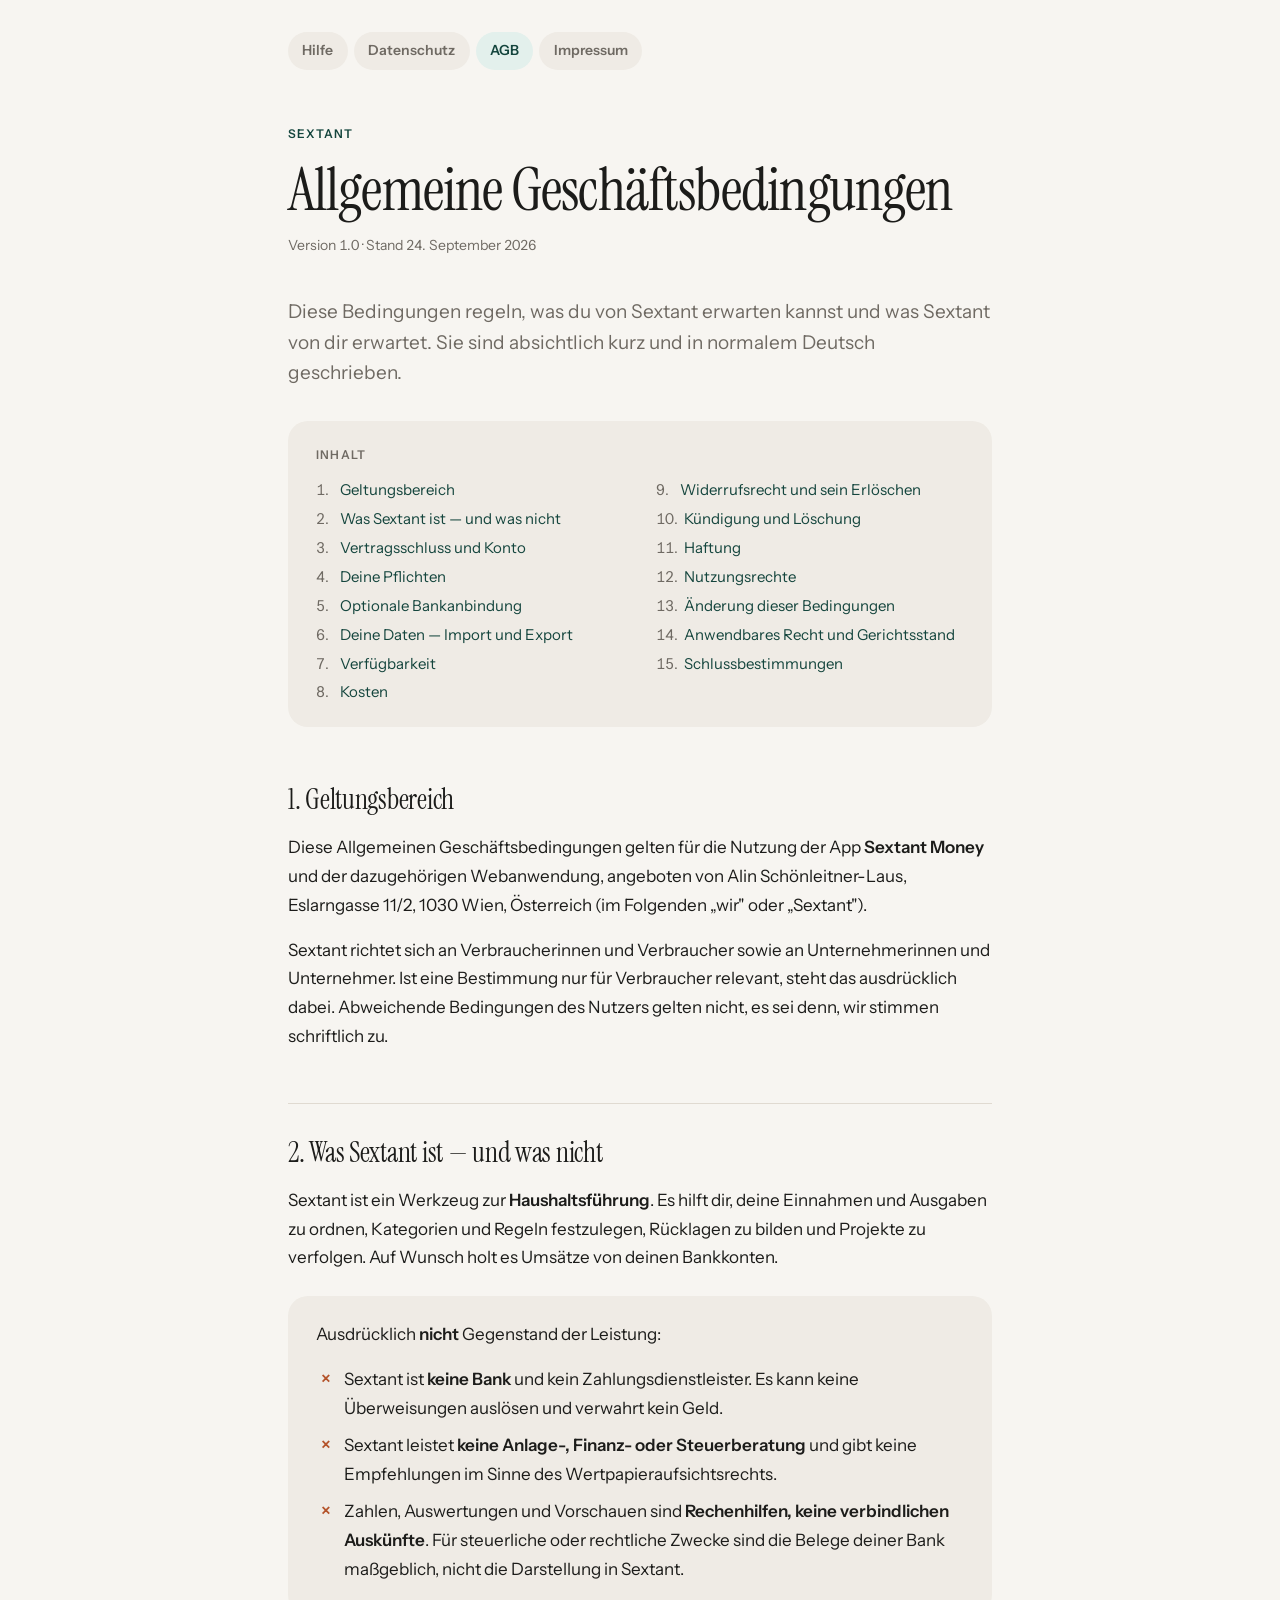
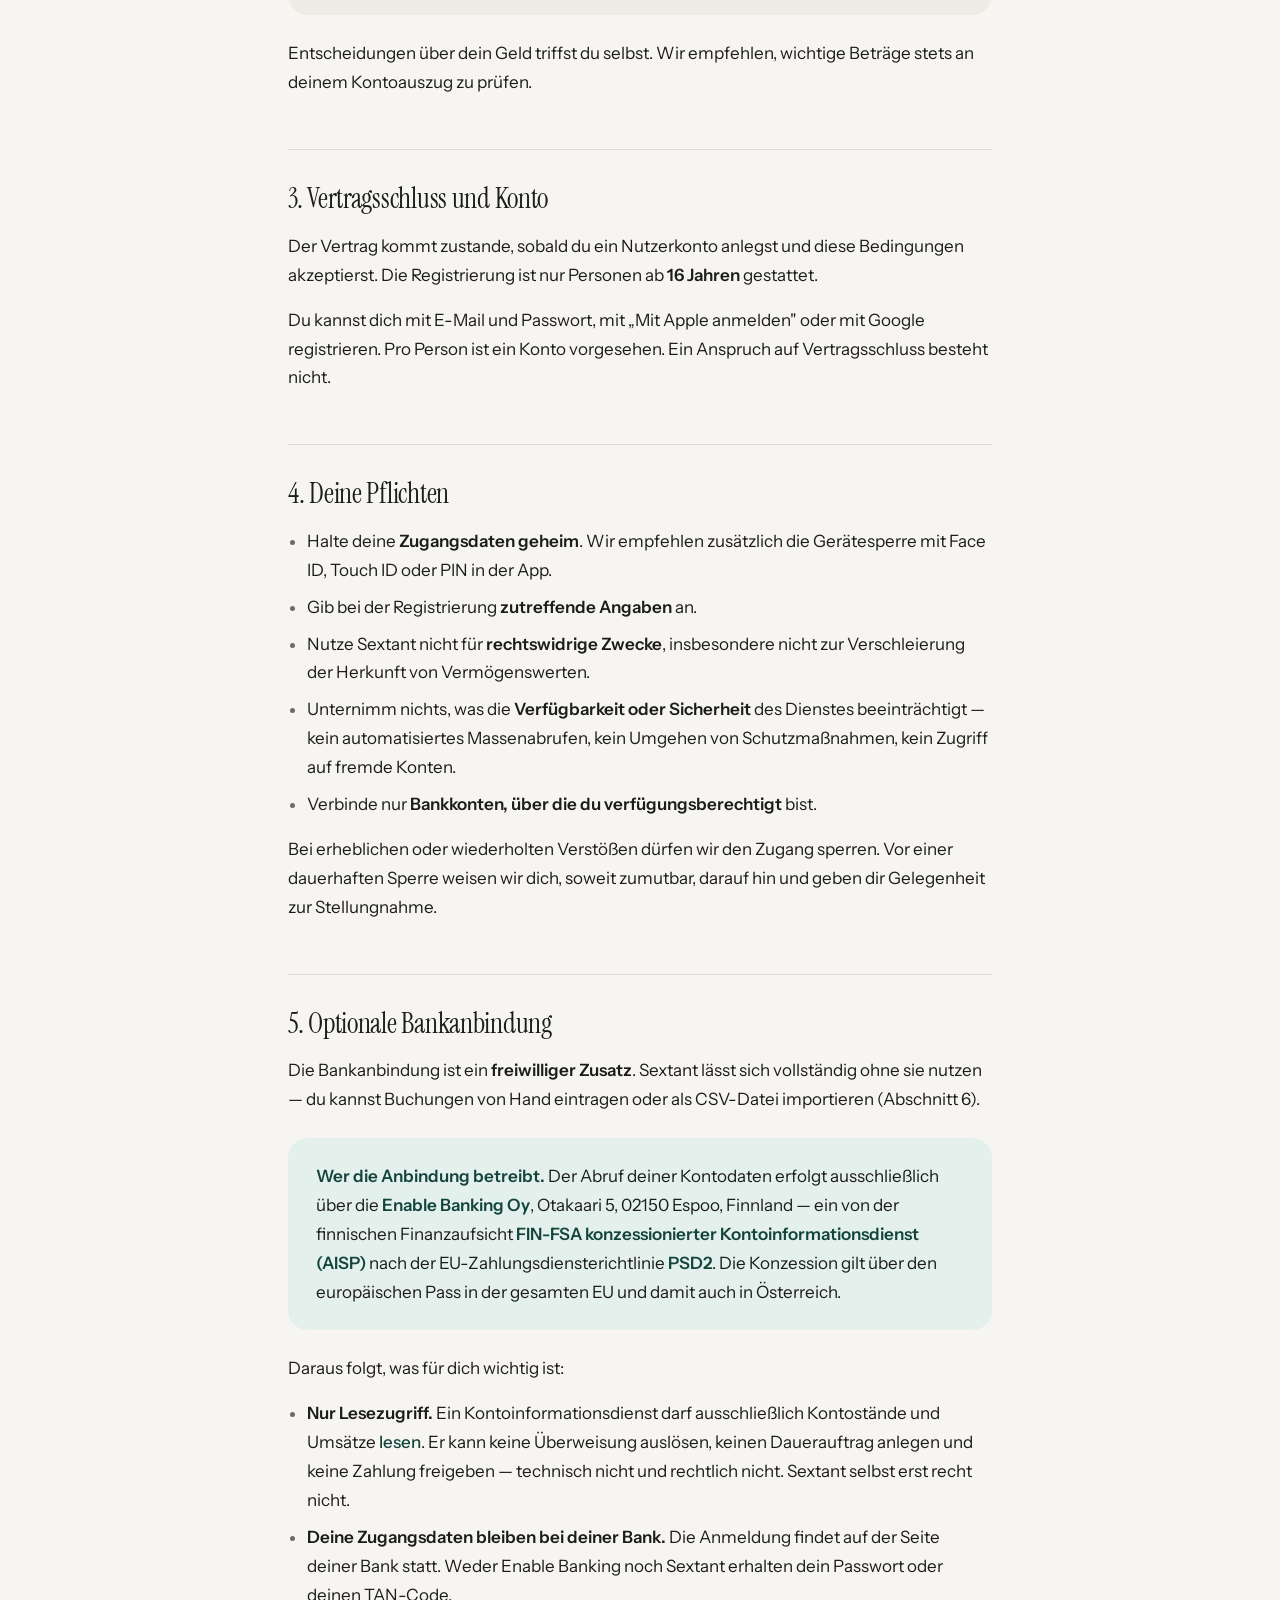
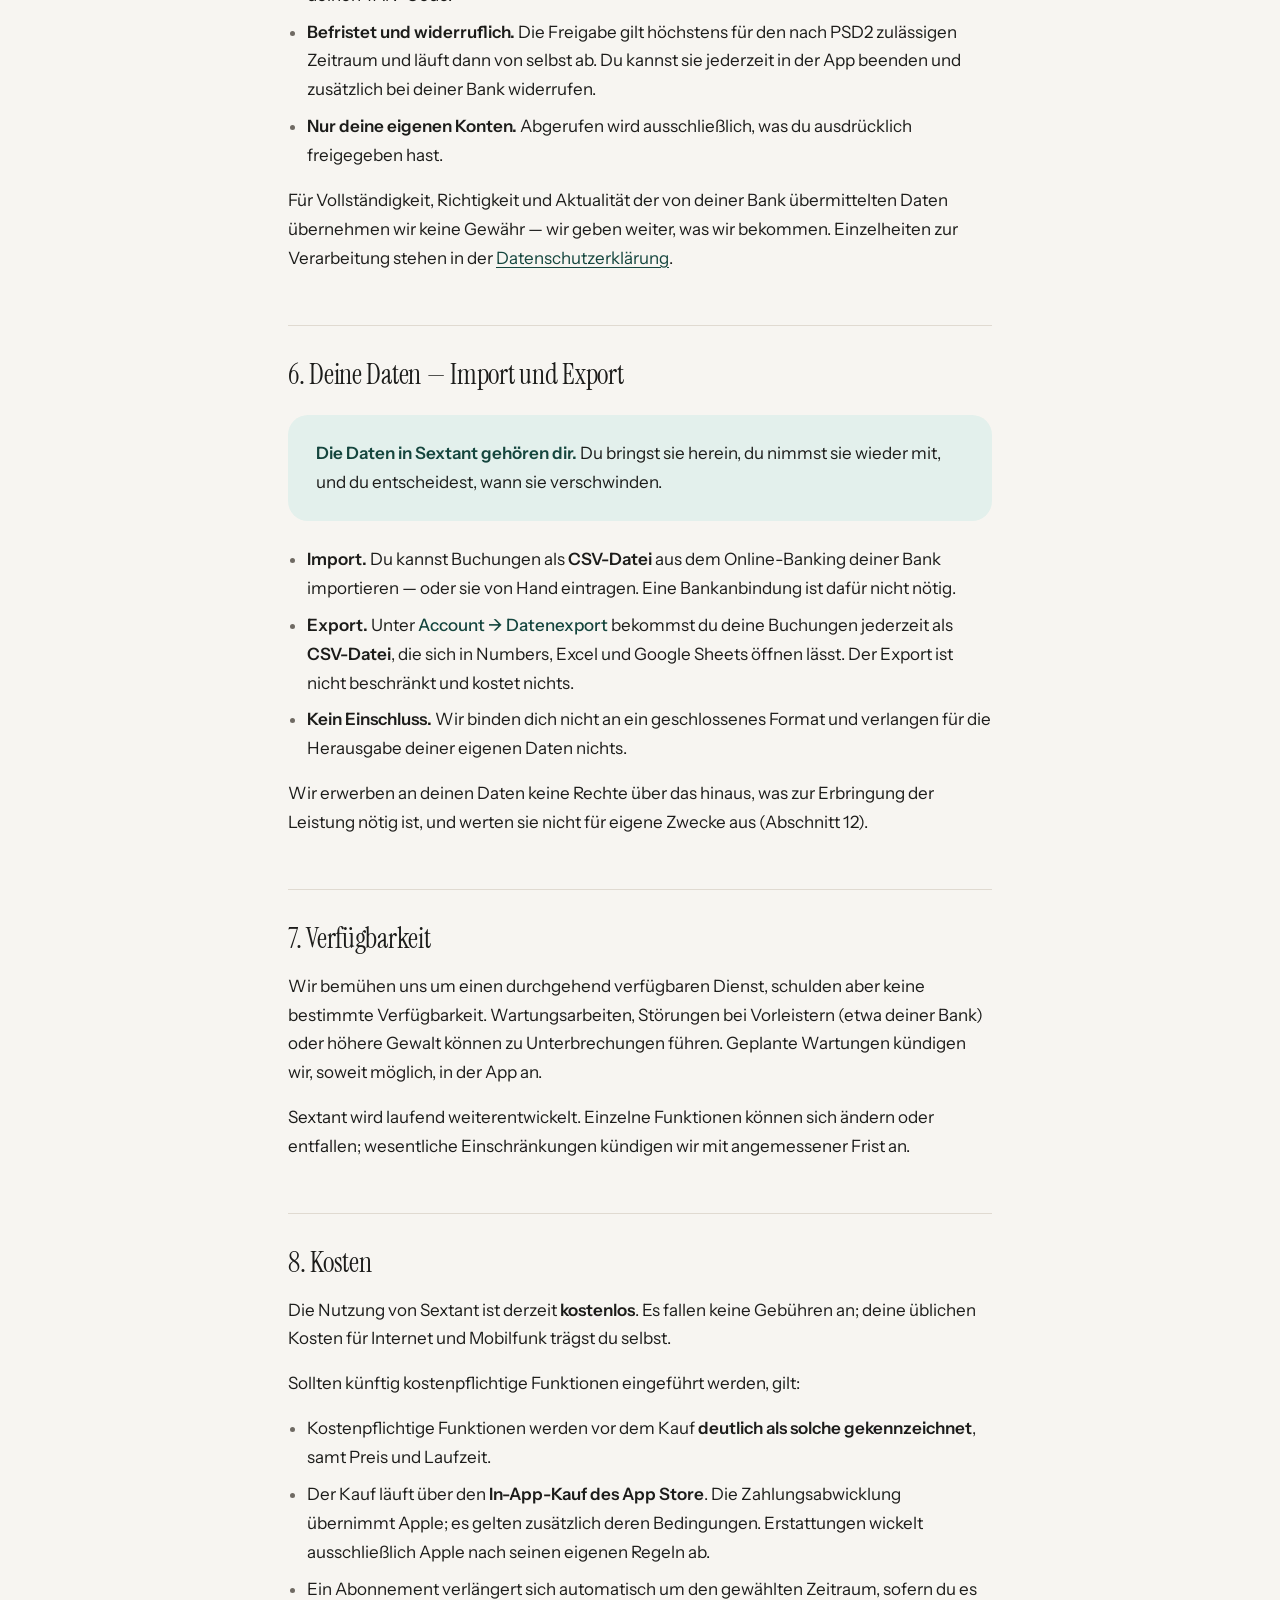
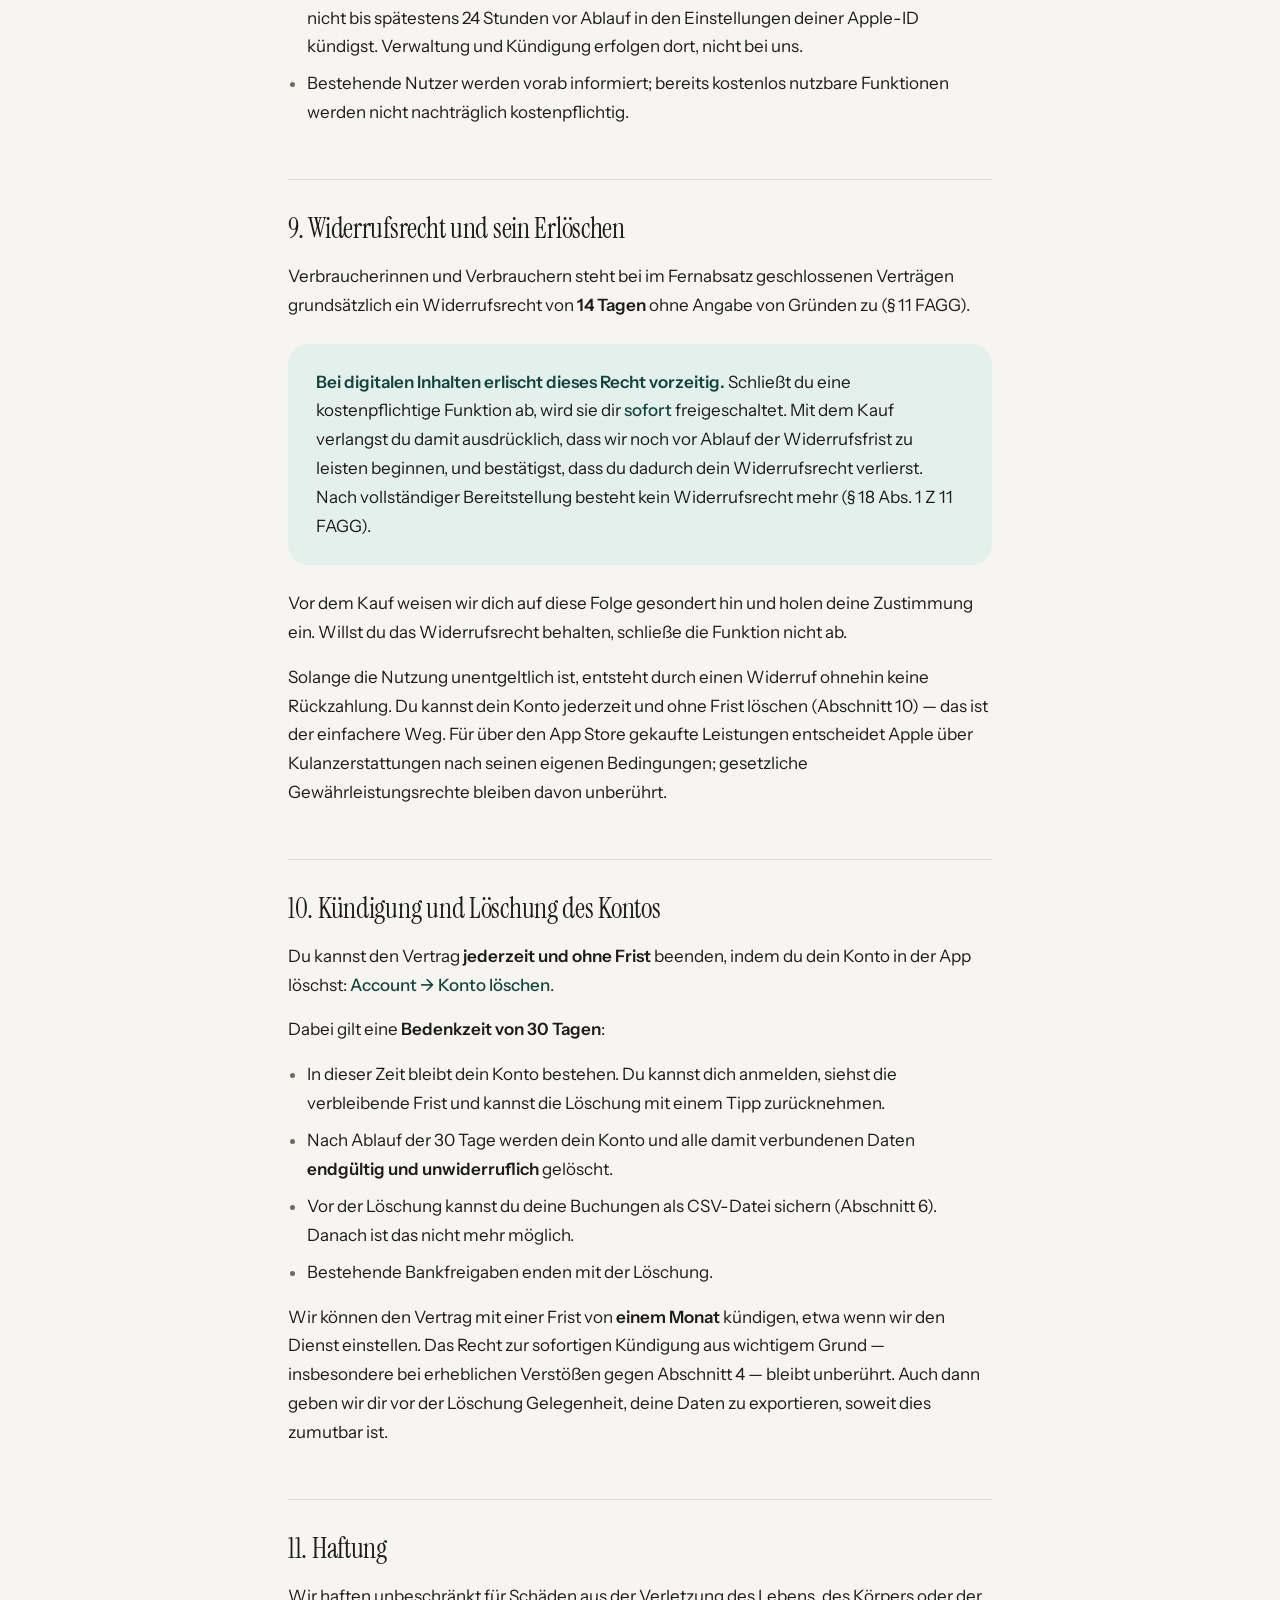
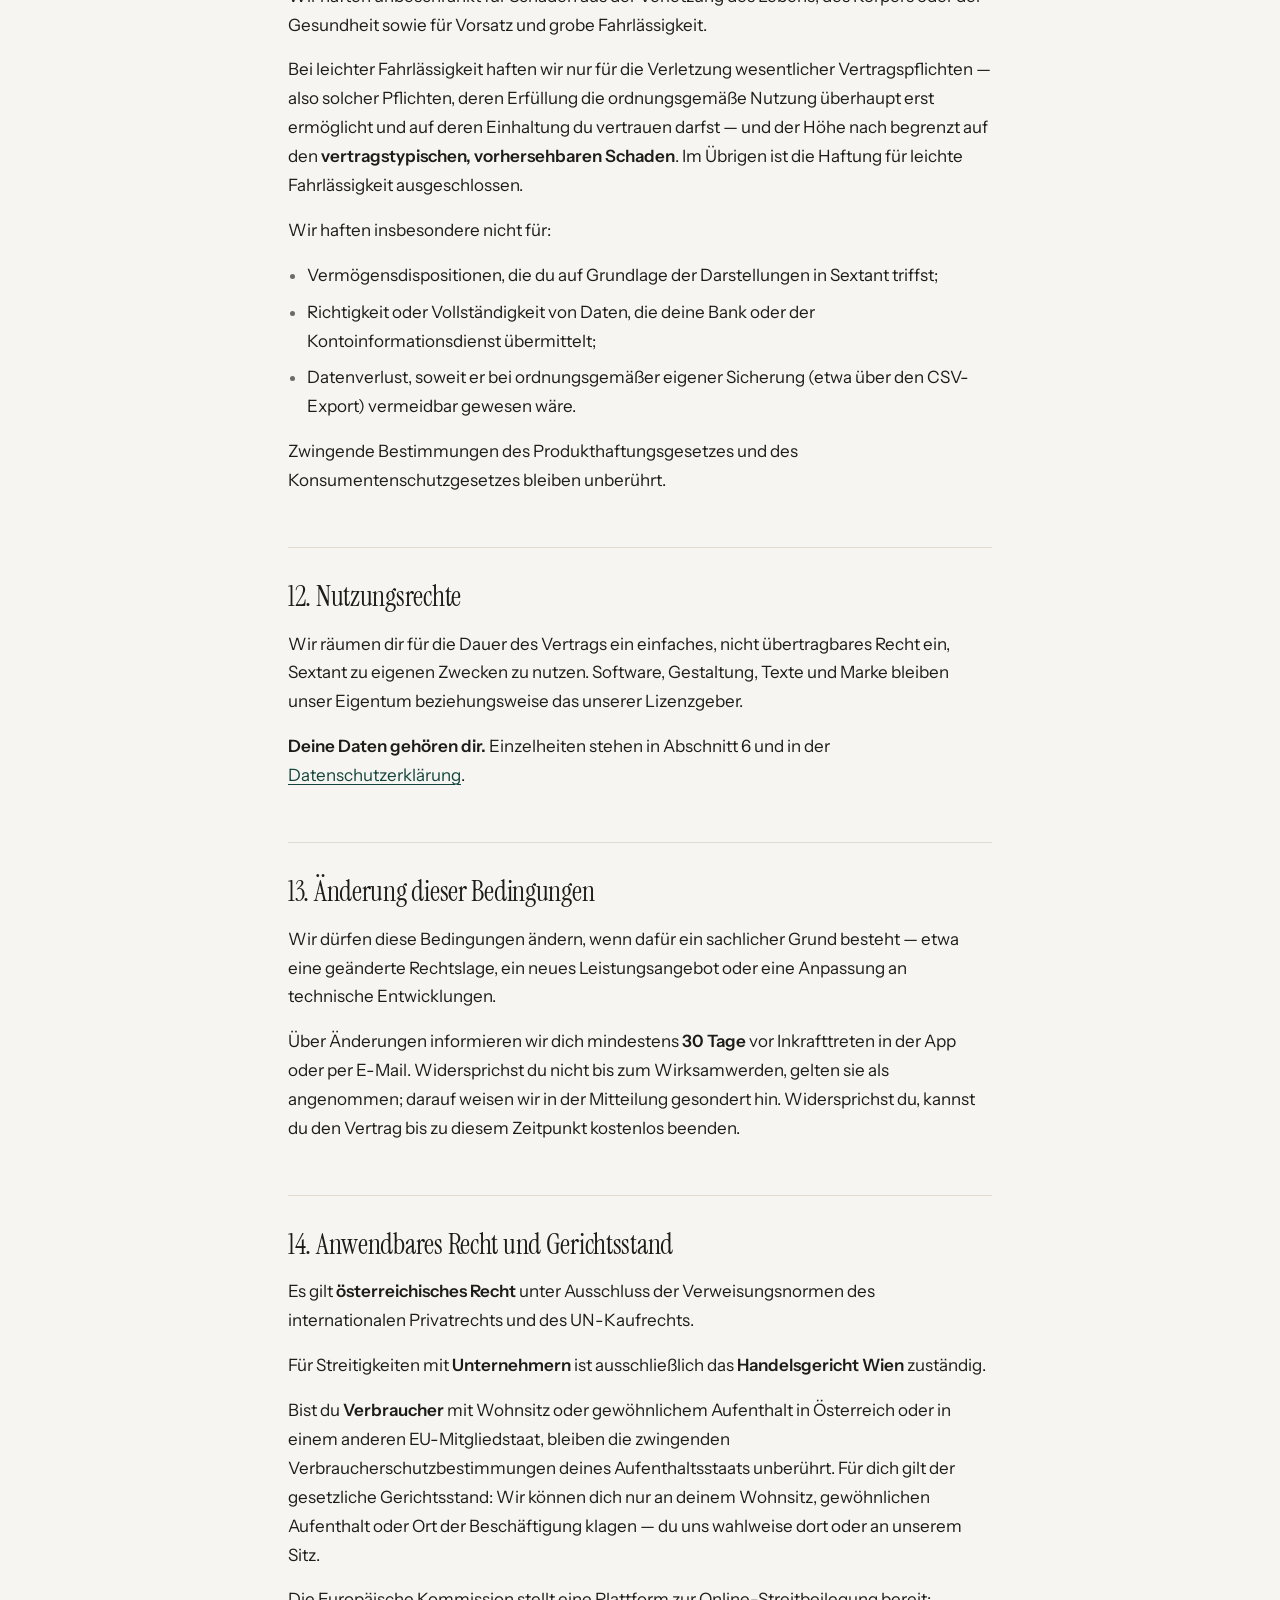
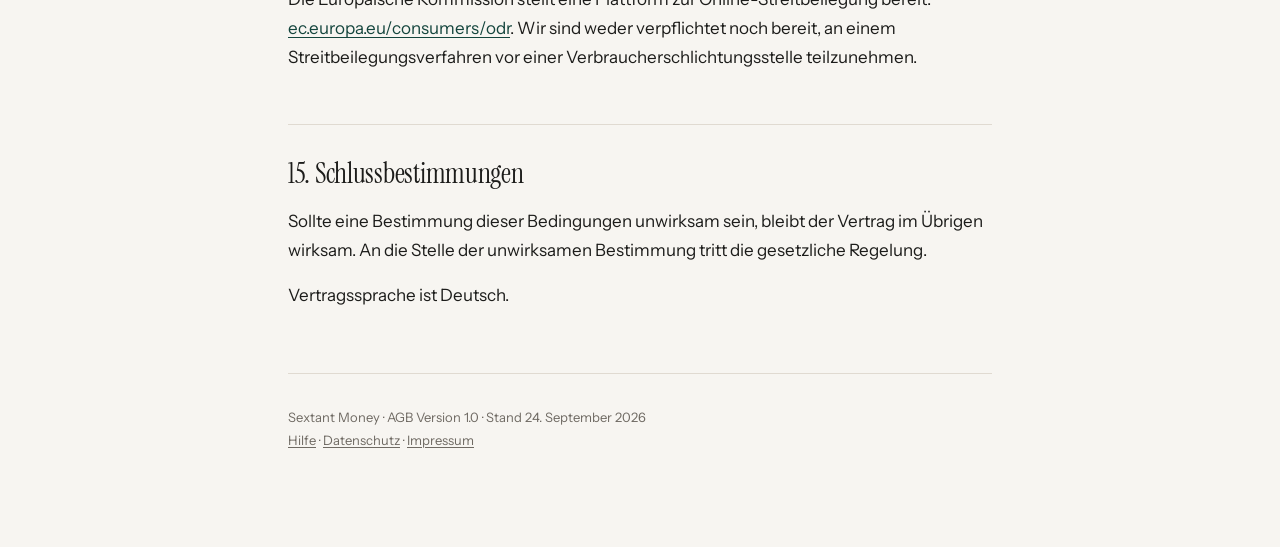
==== commit de6bcd63: "Name Sextant, Datenschutz 1.1: RevenueCat, Gastkonto, Weekly Check-in Co-Authored-By: Claude Opus 5." ====
--- a/agb.html
+++ b/agb.html
@@ -3,8 +3,8 @@
 <head>
 <meta charset="utf-8">
 <meta name="viewport" content="width=device-width, initial-scale=1">
-<title>Sextant Money – Allgemeine Geschäftsbedingungen</title>
-<meta name="description" content="Allgemeine Geschäftsbedingungen für die Nutzung der App Sextant Money.">
+<title>Sextant – Allgemeine Geschäftsbedingungen</title>
+<meta name="description" content="Allgemeine Geschäftsbedingungen für die Nutzung der App Sextant.">
 <link rel="preconnect" href="https://fonts.googleapis.com">
 <link rel="preconnect" href="https://fonts.gstatic.com" crossorigin>
 <link rel="stylesheet" href="https://fonts.googleapis.com/css2?family=Instrument+Sans:ital,wght@0,400..700;1,400..700&family=Instrument+Serif:ital@0;1&display=swap">
@@ -21,20 +21,20 @@
 </div>
 
 <header>
-  <span class="marke">Sextant Money</span>
+  <span class="marke">Sextant</span>
   <h1>Allgemeine Geschäfts&shy;bedingungen</h1>
   <p class="stand">Version 1.0 · Stand 24. September 2026</p>
 </header>
 
-<p class="vorspann">Diese Bedingungen regeln, was du von Sextant Money erwarten kannst und
-was Sextant Money von dir erwartet. Sie sind absichtlich kurz und in normalem Deutsch
+<p class="vorspann">Diese Bedingungen regeln, was du von Sextant erwarten kannst und
+was Sextant von dir erwartet. Sie sind absichtlich kurz und in normalem Deutsch
 geschrieben.</p>
 
 <nav class="inhalt">
   <p>Inhalt</p>
   <ol>
     <li><a href="#geltung"><span>Geltungsbereich</span></a></li>
-    <li><a href="#leistung"><span>Was Sextant Money ist — und was nicht</span></a></li>
+    <li><a href="#leistung"><span>Was Sextant ist — und was nicht</span></a></li>
     <li><a href="#vertrag"><span>Vertragsschluss und Konto</span></a></li>
     <li><a href="#pflichten"><span>Deine Pflichten</span></a></li>
     <li><a href="#bank"><span>Optionale Bankanbindung</span></a></li>
@@ -54,26 +54,26 @@
 <h2 id="geltung">1. Geltungsbereich</h2>
 <p>Diese Allgemeinen Geschäftsbedingungen gelten für die Nutzung der App <strong>Sextant
 Money</strong> und der dazugehörigen Webanwendung, angeboten von Alin Schönleitner-Laus,
-Eslarngasse 11/2, 1030 Wien, Österreich (im Folgenden „wir" oder „Sextant Money").</p>
-<p>Sextant Money richtet sich an Verbraucherinnen und Verbraucher sowie an Unternehmerinnen
+Eslarngasse 11/2, 1030 Wien, Österreich (im Folgenden „wir" oder „Sextant").</p>
+<p>Sextant richtet sich an Verbraucherinnen und Verbraucher sowie an Unternehmerinnen
 und Unternehmer. Ist eine Bestimmung nur für Verbraucher relevant, steht das ausdrücklich
 dabei. Abweichende Bedingungen des Nutzers gelten nicht, es sei denn, wir stimmen
 schriftlich zu.</p>
 
-<h2 id="leistung">2. Was Sextant Money ist — und was nicht</h2>
-<p>Sextant Money ist ein Werkzeug zur <strong>Haushaltsführung</strong>. Es hilft dir, deine
+<h2 id="leistung">2. Was Sextant ist — und was nicht</h2>
+<p>Sextant ist ein Werkzeug zur <strong>Haushaltsführung</strong>. Es hilft dir, deine
 Einnahmen und Ausgaben zu ordnen, Kategorien und Regeln festzulegen, Rücklagen zu bilden
 und Projekte zu verfolgen. Auf Wunsch holt es Umsätze von deinen Bankkonten.</p>
 <div class="abgrenzung">
   <p>Ausdrücklich <strong>nicht</strong> Gegenstand der Leistung:</p>
   <ul>
-    <li>Sextant Money ist <strong>keine Bank</strong> und kein Zahlungsdienstleister. Es kann
+    <li>Sextant ist <strong>keine Bank</strong> und kein Zahlungsdienstleister. Es kann
         keine Überweisungen auslösen und verwahrt kein Geld.</li>
-    <li>Sextant Money leistet <strong>keine Anlage-, Finanz- oder Steuerberatung</strong> und
+    <li>Sextant leistet <strong>keine Anlage-, Finanz- oder Steuerberatung</strong> und
         gibt keine Empfehlungen im Sinne des Wertpapieraufsichtsrechts.</li>
     <li>Zahlen, Auswertungen und Vorschauen sind <strong>Rechenhilfen, keine verbindlichen
         Auskünfte</strong>. Für steuerliche oder rechtliche Zwecke sind die Belege deiner
-        Bank maßgeblich, nicht die Darstellung in Sextant Money.</li>
+        Bank maßgeblich, nicht die Darstellung in Sextant.</li>
   </ul>
 </div>
 <p>Entscheidungen über dein Geld triffst du selbst. Wir empfehlen, wichtige Beträge stets
@@ -91,7 +91,7 @@
   <li>Halte deine <strong>Zugangsdaten geheim</strong>. Wir empfehlen zusätzlich die
       Gerätesperre mit Face ID, Touch ID oder PIN in der App.</li>
   <li>Gib bei der Registrierung <strong>zutreffende Angaben</strong> an.</li>
-  <li>Nutze Sextant Money nicht für <strong>rechtswidrige Zwecke</strong>, insbesondere nicht
+  <li>Nutze Sextant nicht für <strong>rechtswidrige Zwecke</strong>, insbesondere nicht
       zur Verschleierung der Herkunft von Vermögenswerten.</li>
   <li>Unternimm nichts, was die <strong>Verfügbarkeit oder Sicherheit</strong> des Dienstes
       beeinträchtigt — kein automatisiertes Massenabrufen, kein Umgehen von
@@ -103,7 +103,7 @@
 zur Stellungnahme.</p>
 
 <h2 id="bank">5. Optionale Bankanbindung</h2>
-<p>Die Bankanbindung ist ein <strong>freiwilliger Zusatz</strong>. Sextant Money lässt sich
+<p>Die Bankanbindung ist ein <strong>freiwilliger Zusatz</strong>. Sextant lässt sich
 vollständig ohne sie nutzen — du kannst Buchungen von Hand eintragen oder als CSV-Datei
 importieren (Abschnitt 6).</p>
 
@@ -121,9 +121,9 @@
   <li><strong>Nur Lesezugriff.</strong> Ein Kontoinformationsdienst darf ausschließlich
       Kontostände und Umsätze <em>lesen</em>. Er kann keine Überweisung auslösen, keinen
       Dauerauftrag anlegen und keine Zahlung freigeben — technisch nicht und rechtlich
-      nicht. Sextant Money selbst erst recht nicht.</li>
+      nicht. Sextant selbst erst recht nicht.</li>
   <li><strong>Deine Zugangsdaten bleiben bei deiner Bank.</strong> Die Anmeldung findet auf
-      der Seite deiner Bank statt. Weder Enable Banking noch Sextant Money erhalten dein
+      der Seite deiner Bank statt. Weder Enable Banking noch Sextant erhalten dein
       Passwort oder deinen TAN-Code.</li>
   <li><strong>Befristet und widerruflich.</strong> Die Freigabe gilt höchstens für den nach
       PSD2 zulässigen Zeitraum und läuft dann von selbst ab. Du kannst sie jederzeit in der
@@ -137,7 +137,7 @@
 
 <h2 id="daten">6. Deine Daten — Import und Export</h2>
 <div class="kernsatz">
-  <p><strong>Die Daten in Sextant Money gehören dir.</strong> Du bringst sie herein, du nimmst
+  <p><strong>Die Daten in Sextant gehören dir.</strong> Du bringst sie herein, du nimmst
   sie wieder mit, und du entscheidest, wann sie verschwinden.</p>
 </div>
 <ul>
@@ -158,11 +158,11 @@
 Verfügbarkeit. Wartungsarbeiten, Störungen bei Vorleistern (etwa deiner Bank) oder höhere
 Gewalt können zu Unterbrechungen führen. Geplante Wartungen kündigen wir, soweit möglich,
 in der App an.</p>
-<p>Sextant Money wird laufend weiterentwickelt. Einzelne Funktionen können sich ändern oder
+<p>Sextant wird laufend weiterentwickelt. Einzelne Funktionen können sich ändern oder
 entfallen; wesentliche Einschränkungen kündigen wir mit angemessener Frist an.</p>
 
 <h2 id="preise">8. Kosten</h2>
-<p>Die Nutzung von Sextant Money ist derzeit <strong>kostenlos</strong>. Es fallen keine
+<p>Die Nutzung von Sextant ist derzeit <strong>kostenlos</strong>. Es fallen keine
 Gebühren an; deine üblichen Kosten für Internet und Mobilfunk trägst du selbst.</p>
 <p>Sollten künftig kostenpflichtige Funktionen eingeführt werden, gilt:</p>
 <ul>
@@ -229,7 +229,7 @@
 die Haftung für leichte Fahrlässigkeit ausgeschlossen.</p>
 <p>Wir haften insbesondere nicht für:</p>
 <ul>
-  <li>Vermögensdispositionen, die du auf Grundlage der Darstellungen in Sextant Money
+  <li>Vermögensdispositionen, die du auf Grundlage der Darstellungen in Sextant
       triffst;</li>
   <li>Richtigkeit oder Vollständigkeit von Daten, die deine Bank oder der
       Kontoinformationsdienst übermittelt;</li>
@@ -241,7 +241,7 @@
 
 <h2 id="rechte">12. Nutzungsrechte</h2>
 <p>Wir räumen dir für die Dauer des Vertrags ein einfaches, nicht übertragbares Recht ein,
-Sextant Money zu eigenen Zwecken zu nutzen. Software, Gestaltung, Texte und Marke bleiben
+Sextant zu eigenen Zwecken zu nutzen. Software, Gestaltung, Texte und Marke bleiben
 unser Eigentum beziehungsweise das unserer Lizenzgeber.</p>
 <p><strong>Deine Daten gehören dir.</strong> Einzelheiten stehen in Abschnitt 6 und in der
 <a href="datenschutz.html">Datenschutzerklärung</a>.</p>
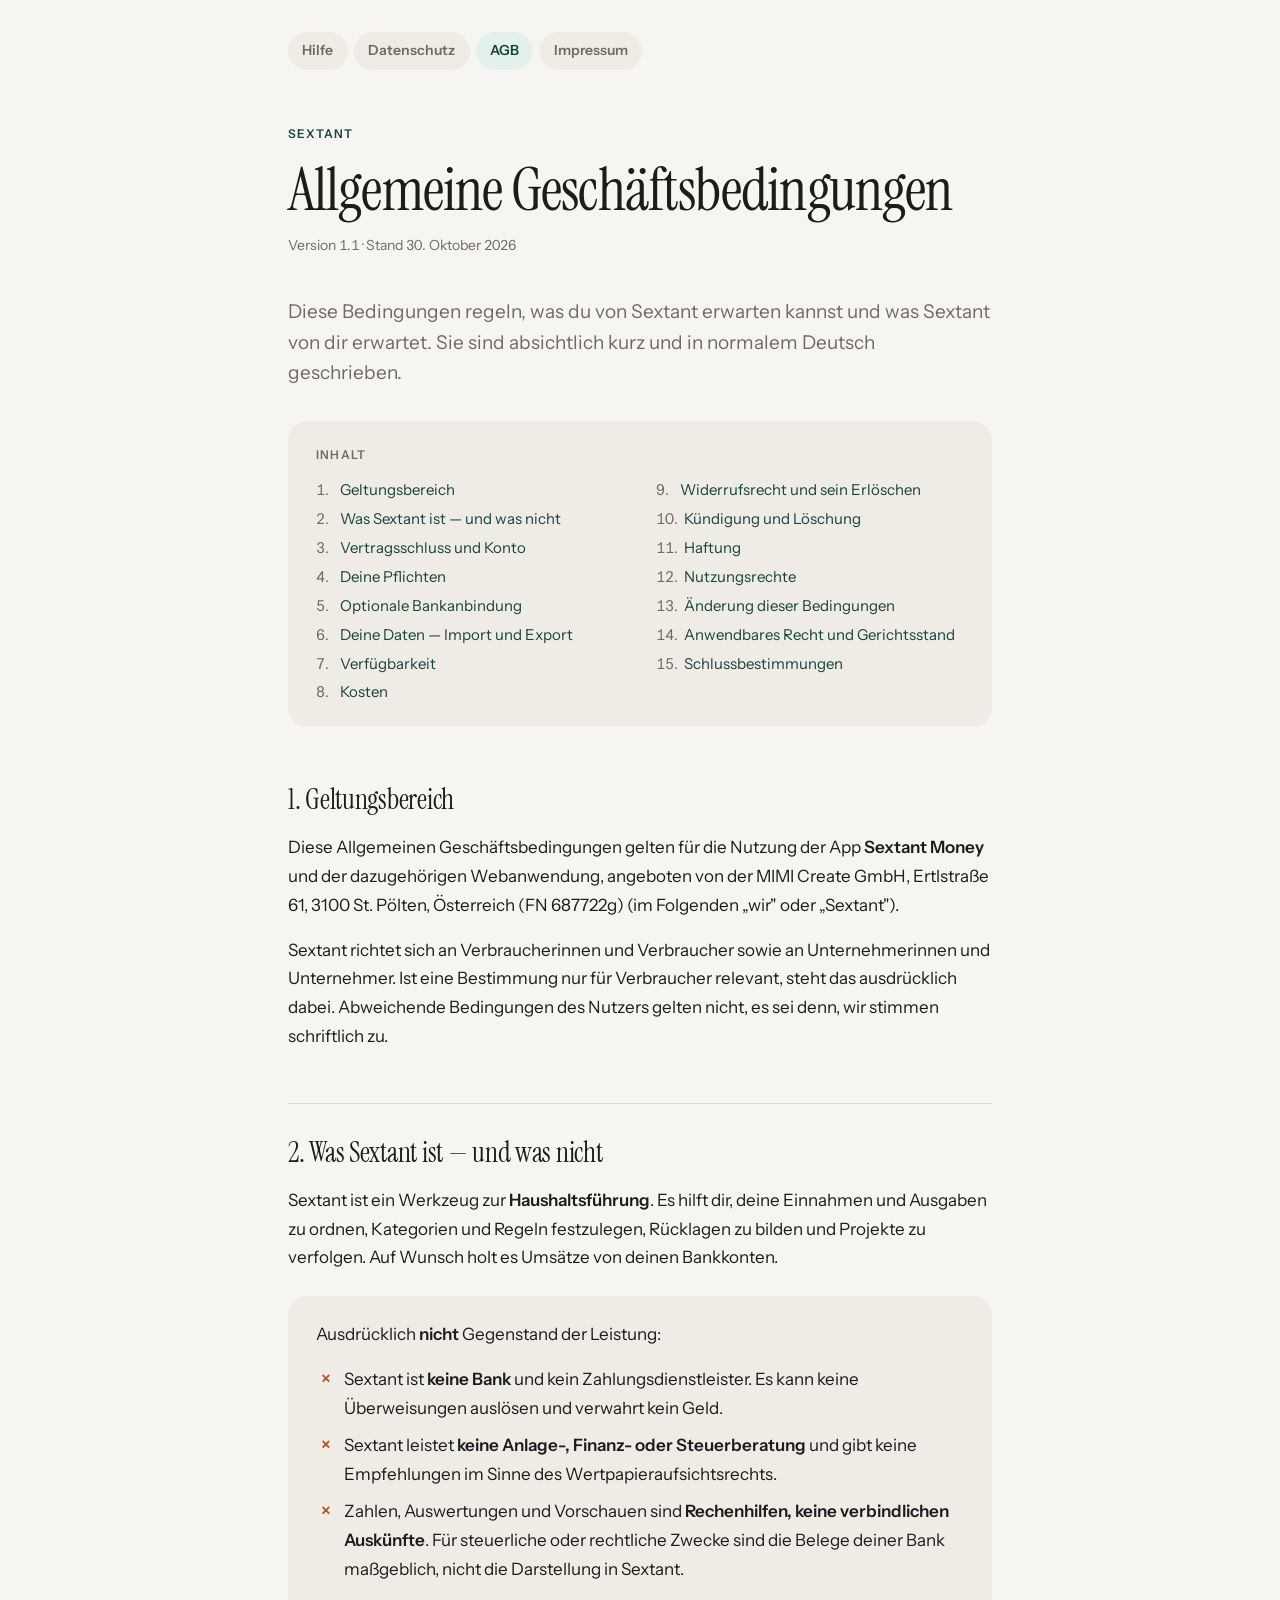
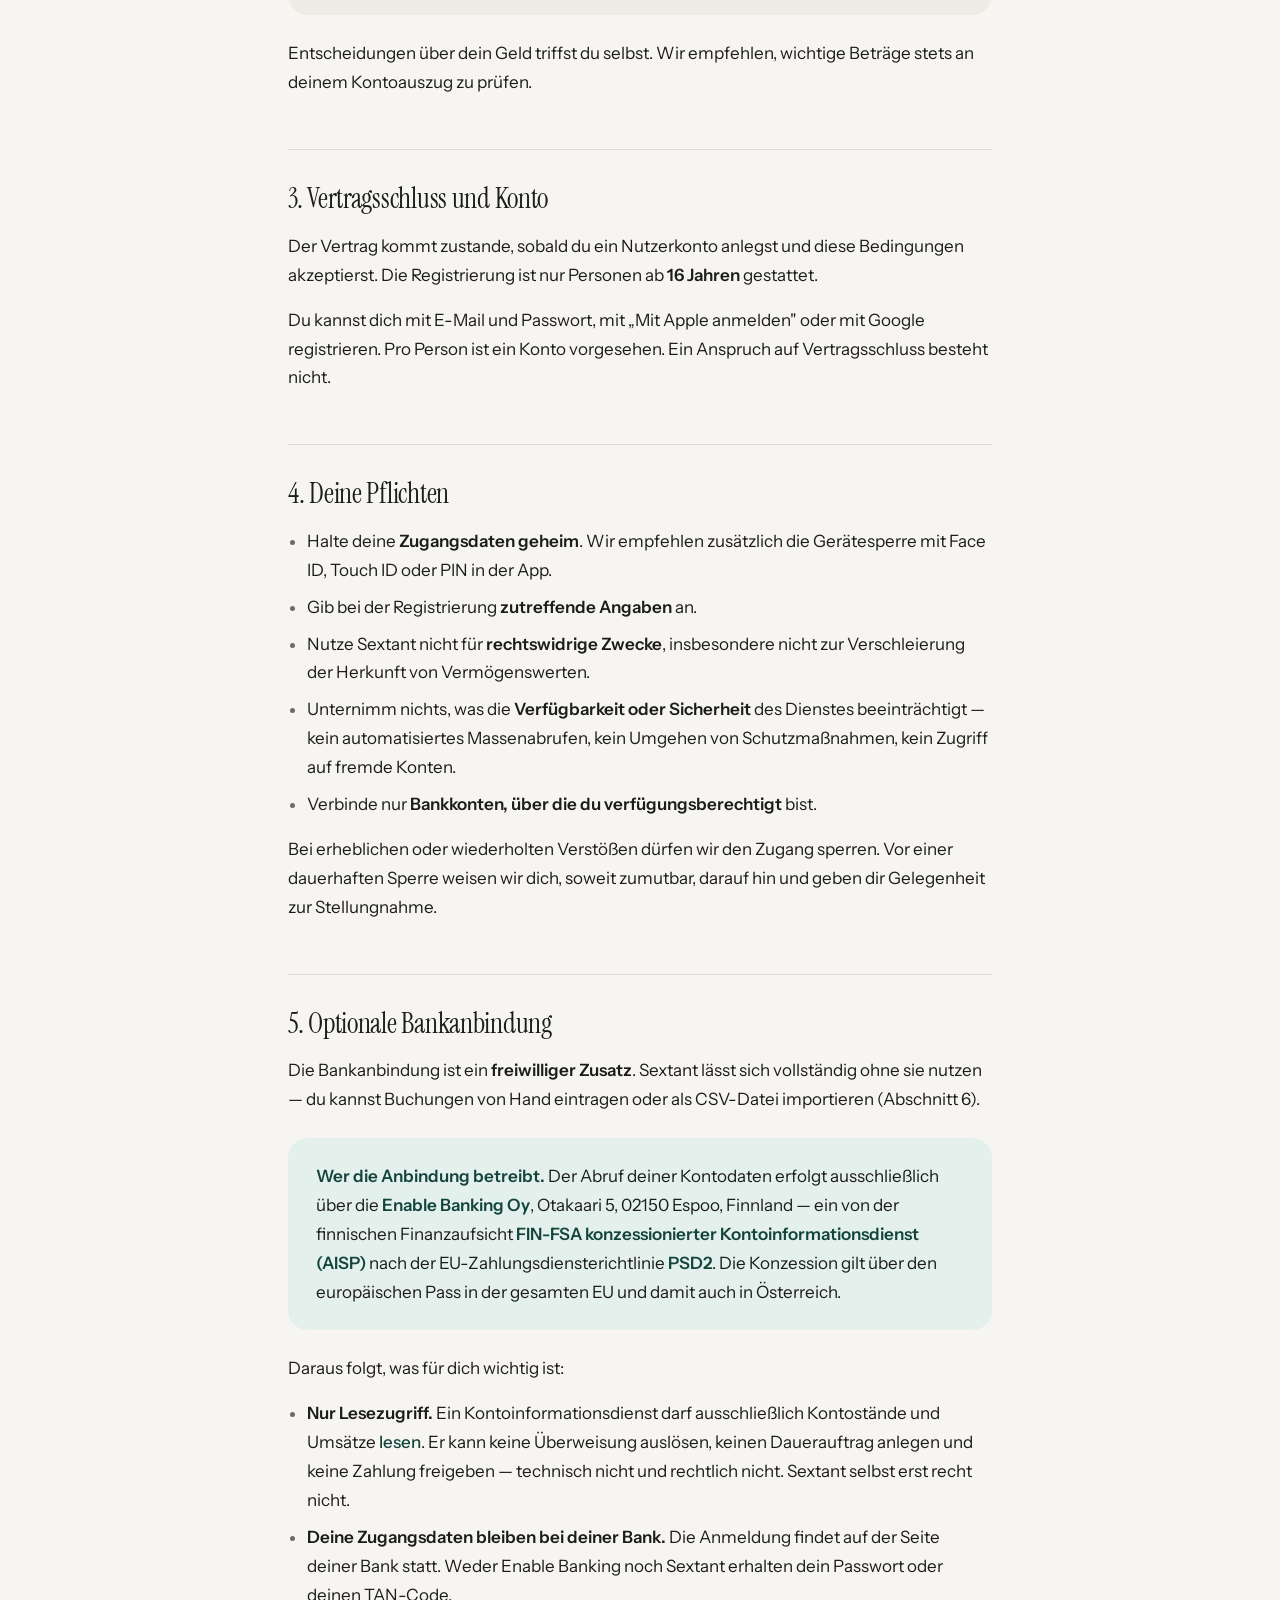
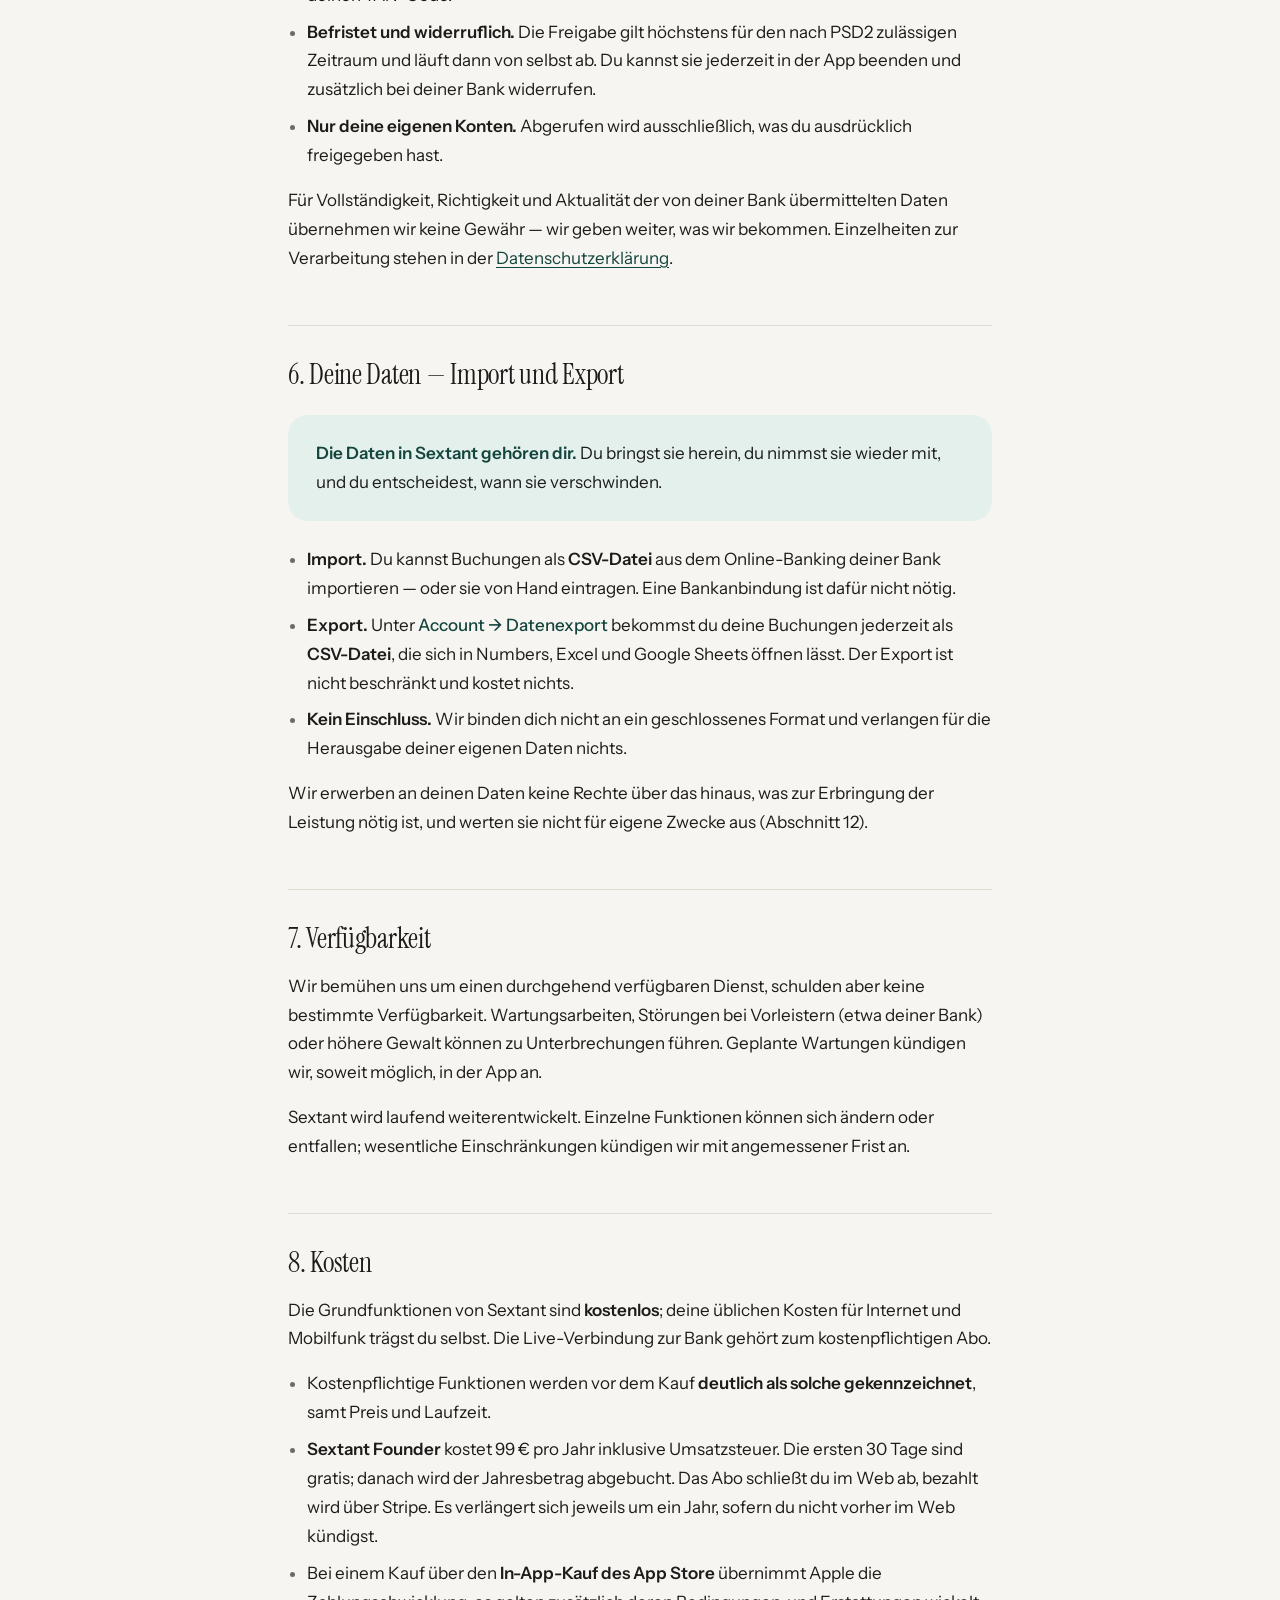
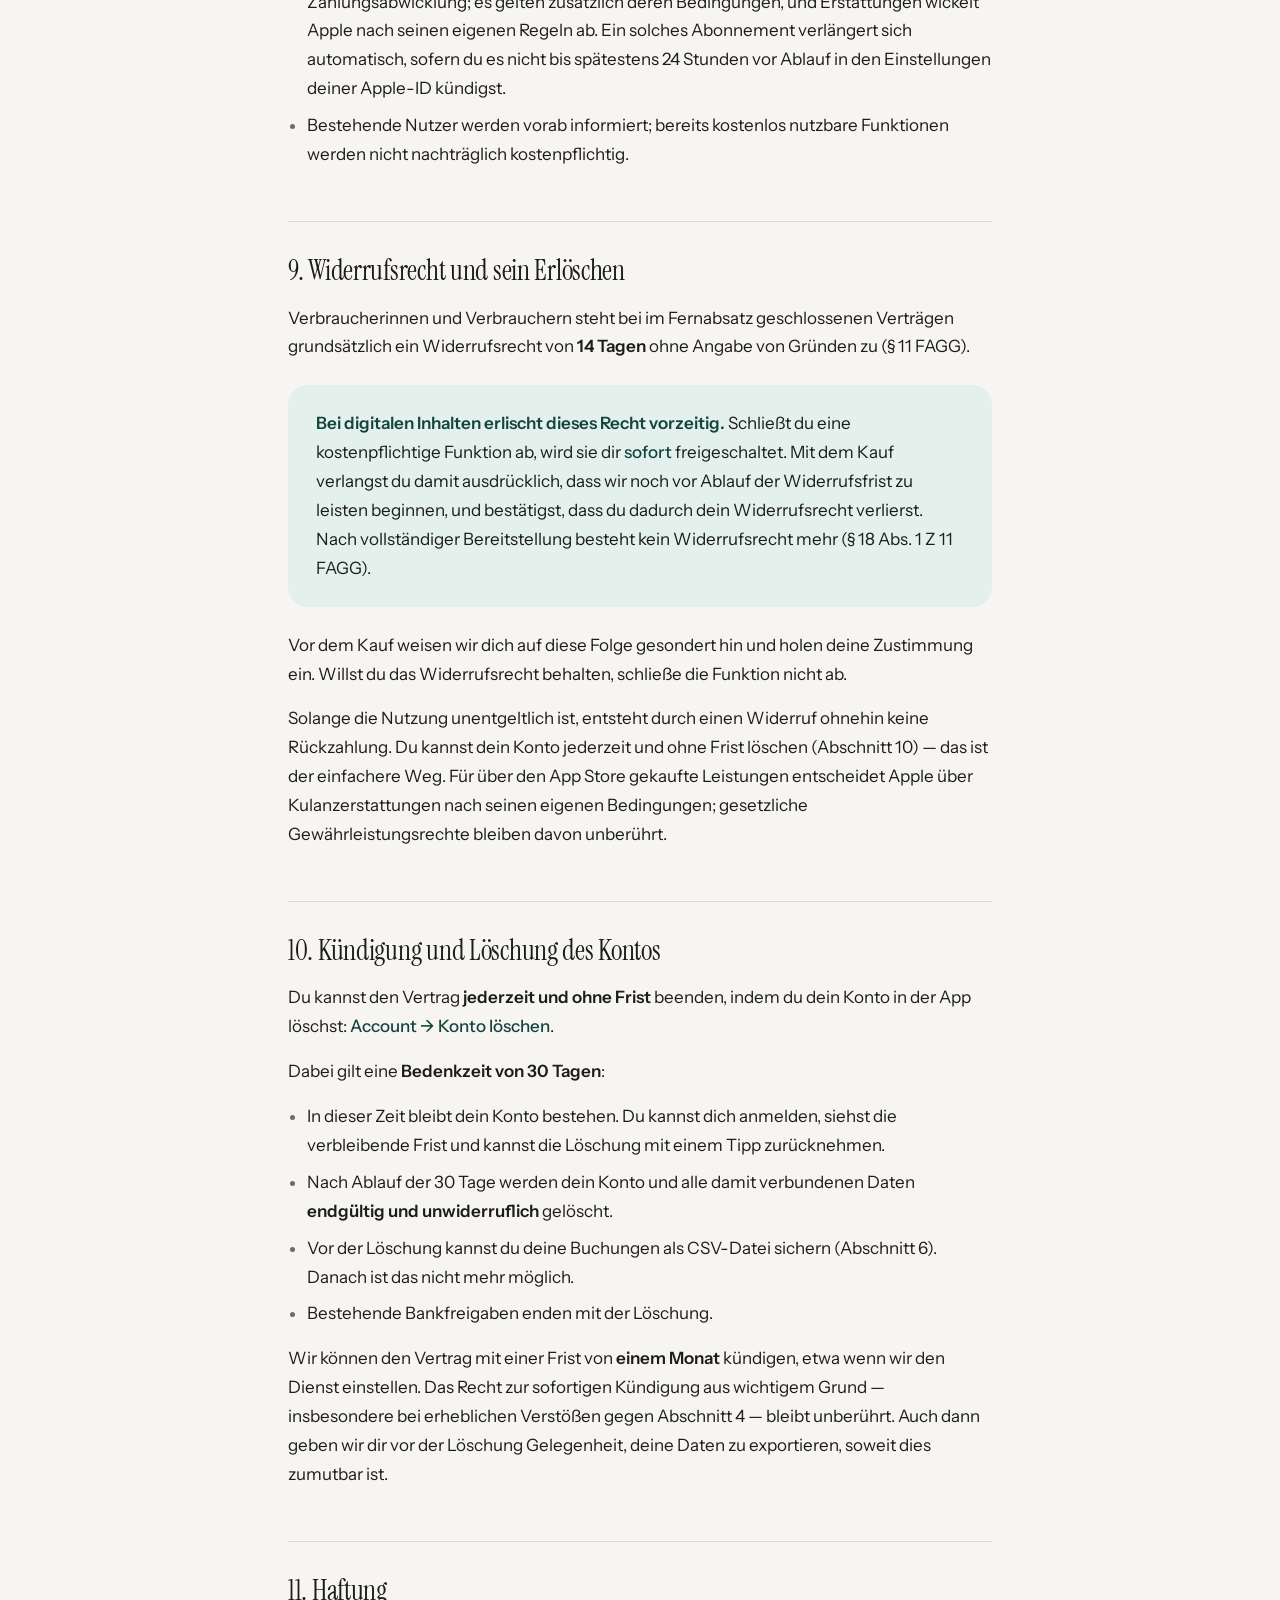
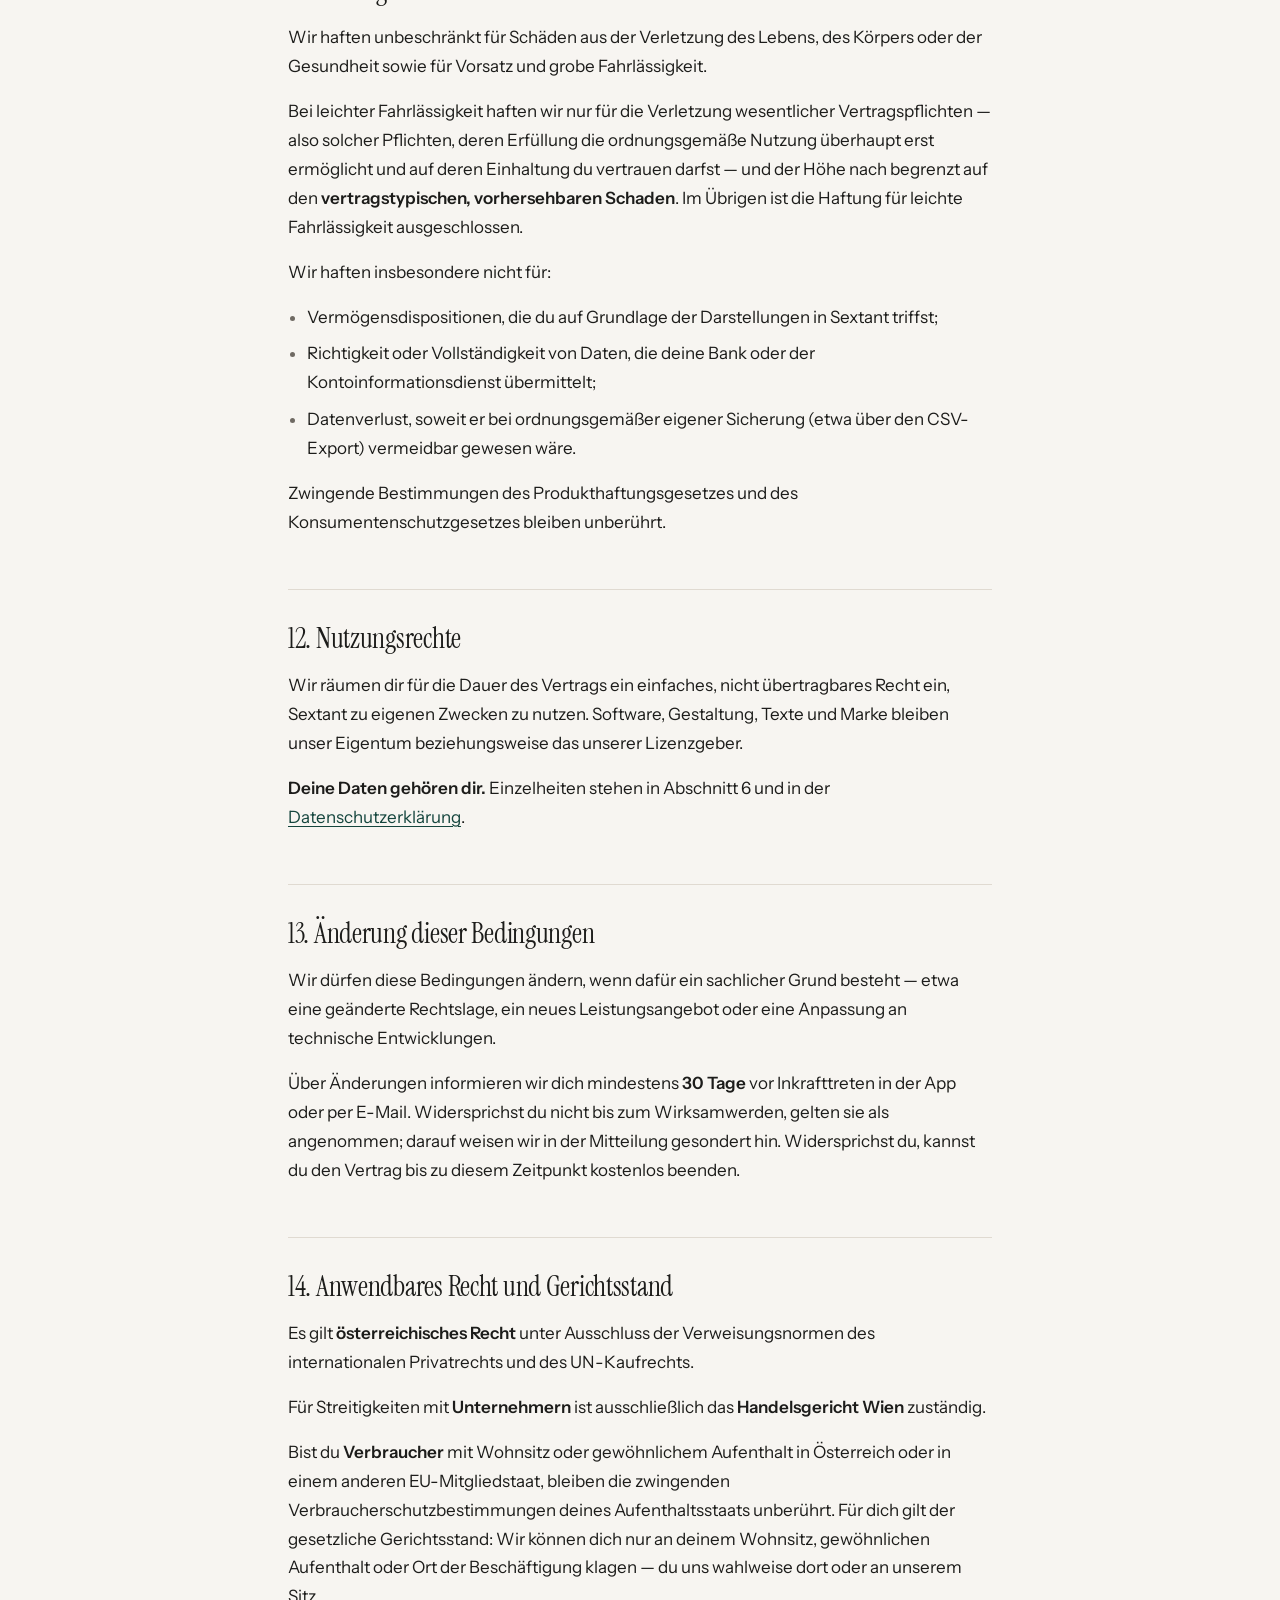
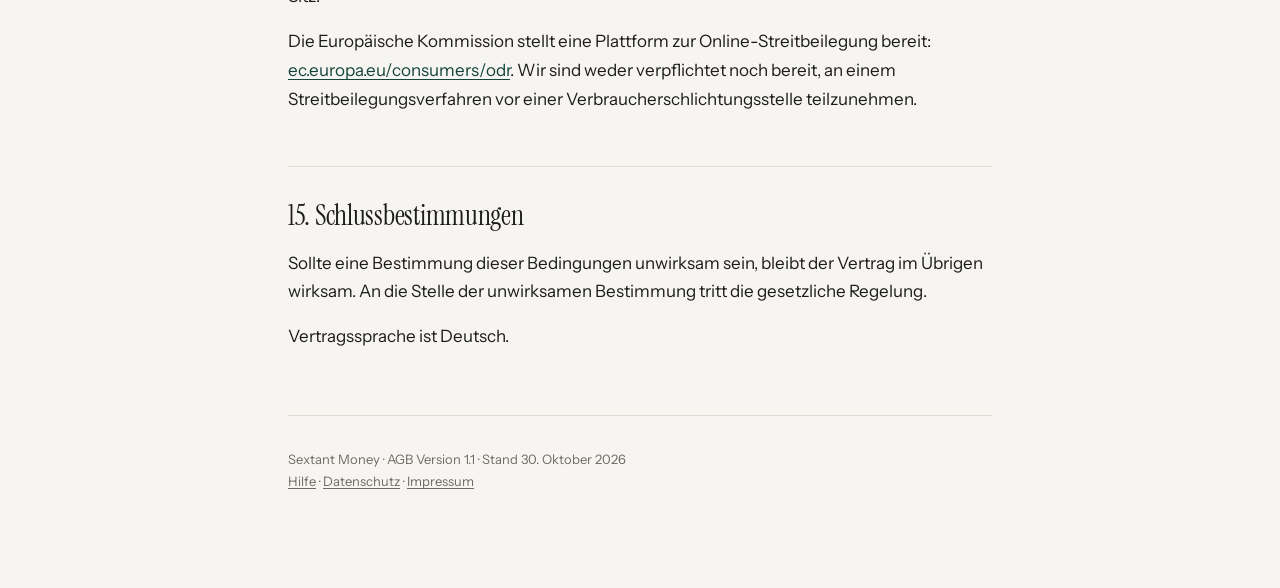
==== commit d9f14195: "Rechtstexte: MIMI Create GmbH, Sextant Founder und Stripe Impressum, AGB und Datenschutz nennen die " ====
--- a/agb.html
+++ b/agb.html
@@ -23,7 +23,7 @@
 <header>
   <span class="marke">Sextant</span>
   <h1>Allgemeine Geschäfts&shy;bedingungen</h1>
-  <p class="stand">Version 1.0 · Stand 24. September 2026</p>
+  <p class="stand">Version 1.1 · Stand 30. Oktober 2026</p>
 </header>
 
 <p class="vorspann">Diese Bedingungen regeln, was du von Sextant erwarten kannst und
@@ -53,8 +53,8 @@
 
 <h2 id="geltung">1. Geltungsbereich</h2>
 <p>Diese Allgemeinen Geschäftsbedingungen gelten für die Nutzung der App <strong>Sextant
-Money</strong> und der dazugehörigen Webanwendung, angeboten von Alin Schönleitner-Laus,
-Eslarngasse 11/2, 1030 Wien, Österreich (im Folgenden „wir" oder „Sextant").</p>
+Money</strong> und der dazugehörigen Webanwendung, angeboten von der MIMI Create GmbH,
+Ertlstraße 61, 3100 St. Pölten, Österreich (FN 687722g) (im Folgenden „wir" oder „Sextant").</p>
 <p>Sextant richtet sich an Verbraucherinnen und Verbraucher sowie an Unternehmerinnen
 und Unternehmer. Ist eine Bestimmung nur für Verbraucher relevant, steht das ausdrücklich
 dabei. Abweichende Bedingungen des Nutzers gelten nicht, es sei denn, wir stimmen
@@ -162,18 +162,21 @@
 entfallen; wesentliche Einschränkungen kündigen wir mit angemessener Frist an.</p>
 
 <h2 id="preise">8. Kosten</h2>
-<p>Die Nutzung von Sextant ist derzeit <strong>kostenlos</strong>. Es fallen keine
-Gebühren an; deine üblichen Kosten für Internet und Mobilfunk trägst du selbst.</p>
-<p>Sollten künftig kostenpflichtige Funktionen eingeführt werden, gilt:</p>
+<p>Die Grundfunktionen von Sextant sind <strong>kostenlos</strong>; deine üblichen
+Kosten für Internet und Mobilfunk trägst du selbst. Die Live-Verbindung zur Bank gehört
+zum kostenpflichtigen Abo.</p>
 <ul>
   <li>Kostenpflichtige Funktionen werden vor dem Kauf <strong>deutlich als solche
       gekennzeichnet</strong>, samt Preis und Laufzeit.</li>
-  <li>Der Kauf läuft über den <strong>In-App-Kauf des App Store</strong>. Die
-      Zahlungsabwicklung übernimmt Apple; es gelten zusätzlich deren Bedingungen.
-      Erstattungen wickelt ausschließlich Apple nach seinen eigenen Regeln ab.</li>
-  <li>Ein Abonnement verlängert sich automatisch um den gewählten Zeitraum, sofern du es
-      nicht bis spätestens 24 Stunden vor Ablauf in den Einstellungen deiner Apple-ID
-      kündigst. Verwaltung und Kündigung erfolgen dort, nicht bei uns.</li>
+  <li><strong>Sextant Founder</strong> kostet 99 € pro Jahr inklusive Umsatzsteuer. Die
+      ersten 30 Tage sind gratis; danach wird der Jahresbetrag abgebucht. Das Abo
+      schließt du im Web ab, bezahlt wird über Stripe. Es verlängert sich jeweils um ein
+      Jahr, sofern du nicht vorher im Web kündigst.</li>
+  <li>Bei einem Kauf über den <strong>In-App-Kauf des App Store</strong> übernimmt Apple
+      die Zahlungsabwicklung; es gelten zusätzlich deren Bedingungen, und Erstattungen
+      wickelt Apple nach seinen eigenen Regeln ab. Ein solches Abonnement verlängert sich
+      automatisch, sofern du es nicht bis spätestens 24 Stunden vor Ablauf in den
+      Einstellungen deiner Apple-ID kündigst.</li>
   <li>Bestehende Nutzer werden vorab informiert; bereits kostenlos nutzbare Funktionen
       werden nicht nachträglich kostenpflichtig.</li>
 </ul>
@@ -276,7 +279,7 @@
 <p>Vertragssprache ist Deutsch.</p>
 
 <footer>
-  <p>Sextant&nbsp;Money · AGB Version 1.0 · Stand 24. September 2026<br>
+  <p>Sextant&nbsp;Money · AGB Version 1.1 · Stand 30. Oktober 2026<br>
      <a href="hilfe.html">Hilfe</a> ·
      <a href="datenschutz.html">Datenschutz</a> ·
      <a href="impressum.html">Impressum</a></p>
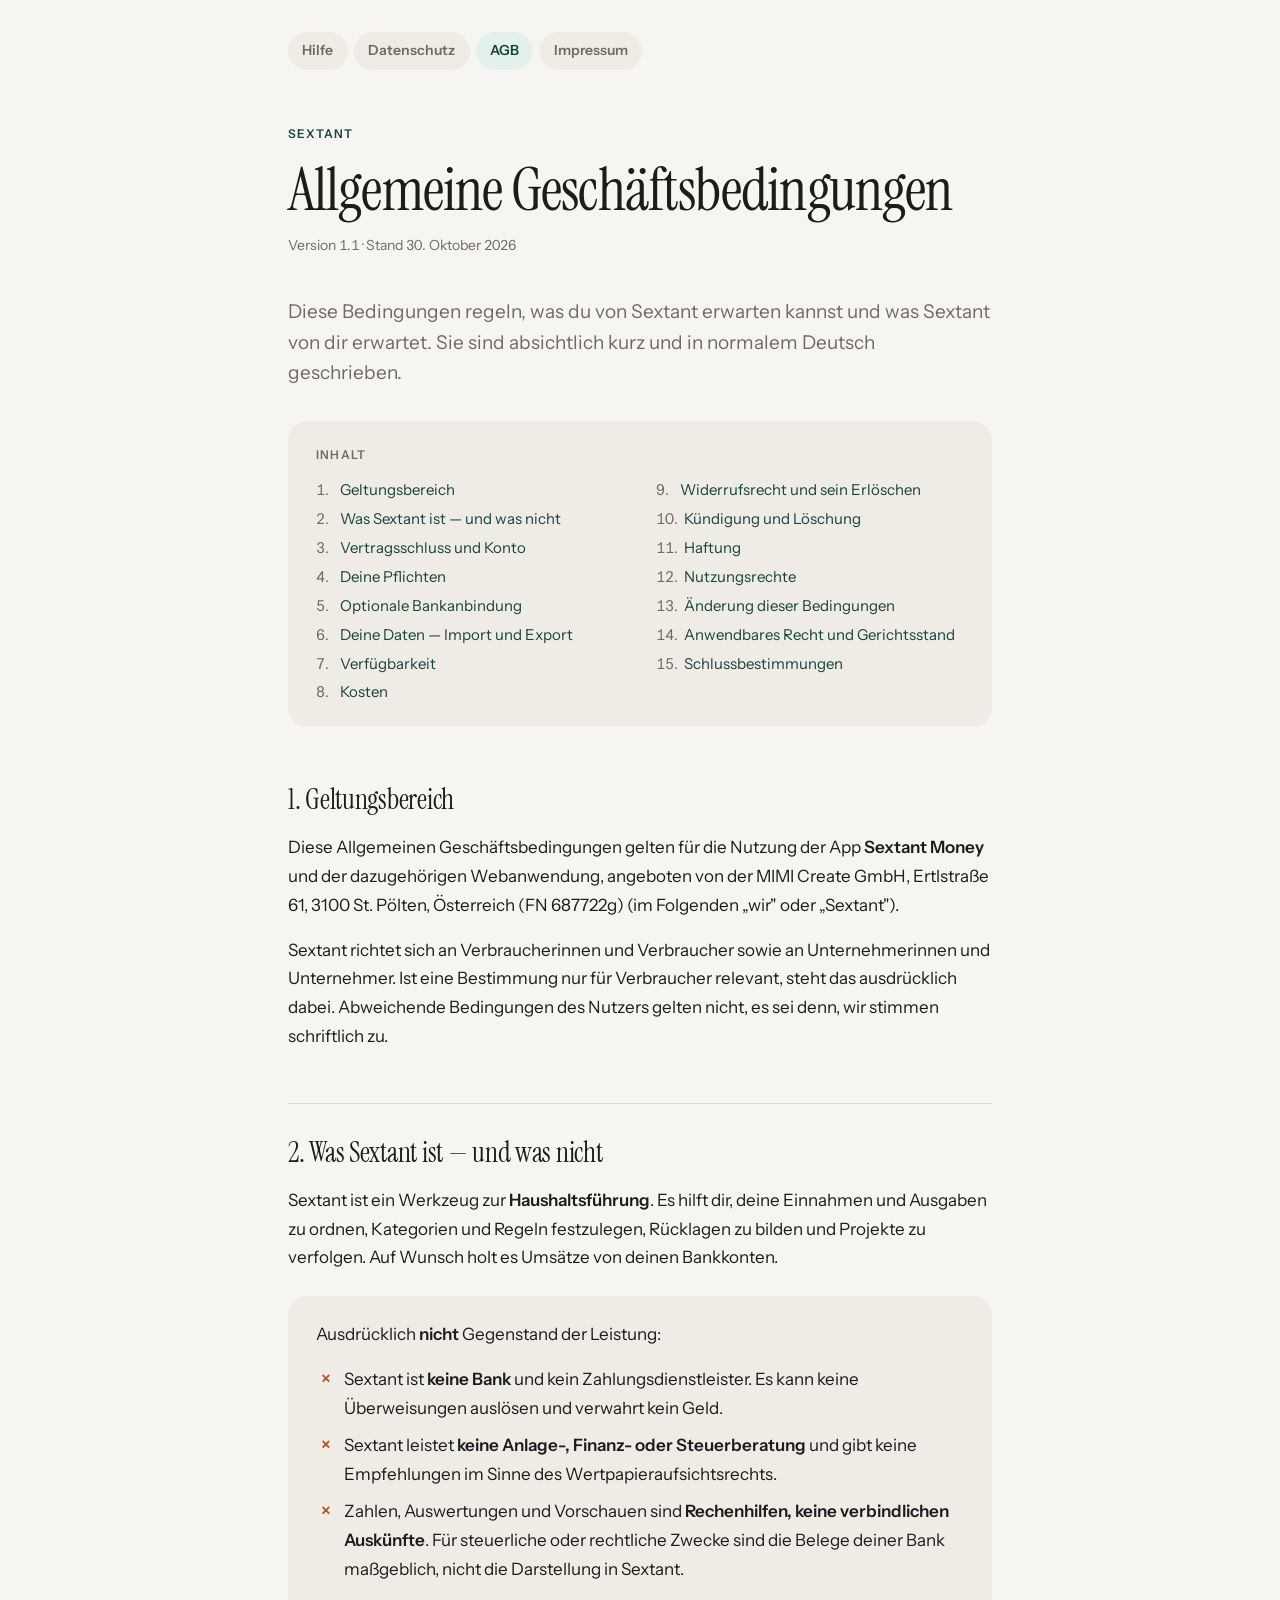
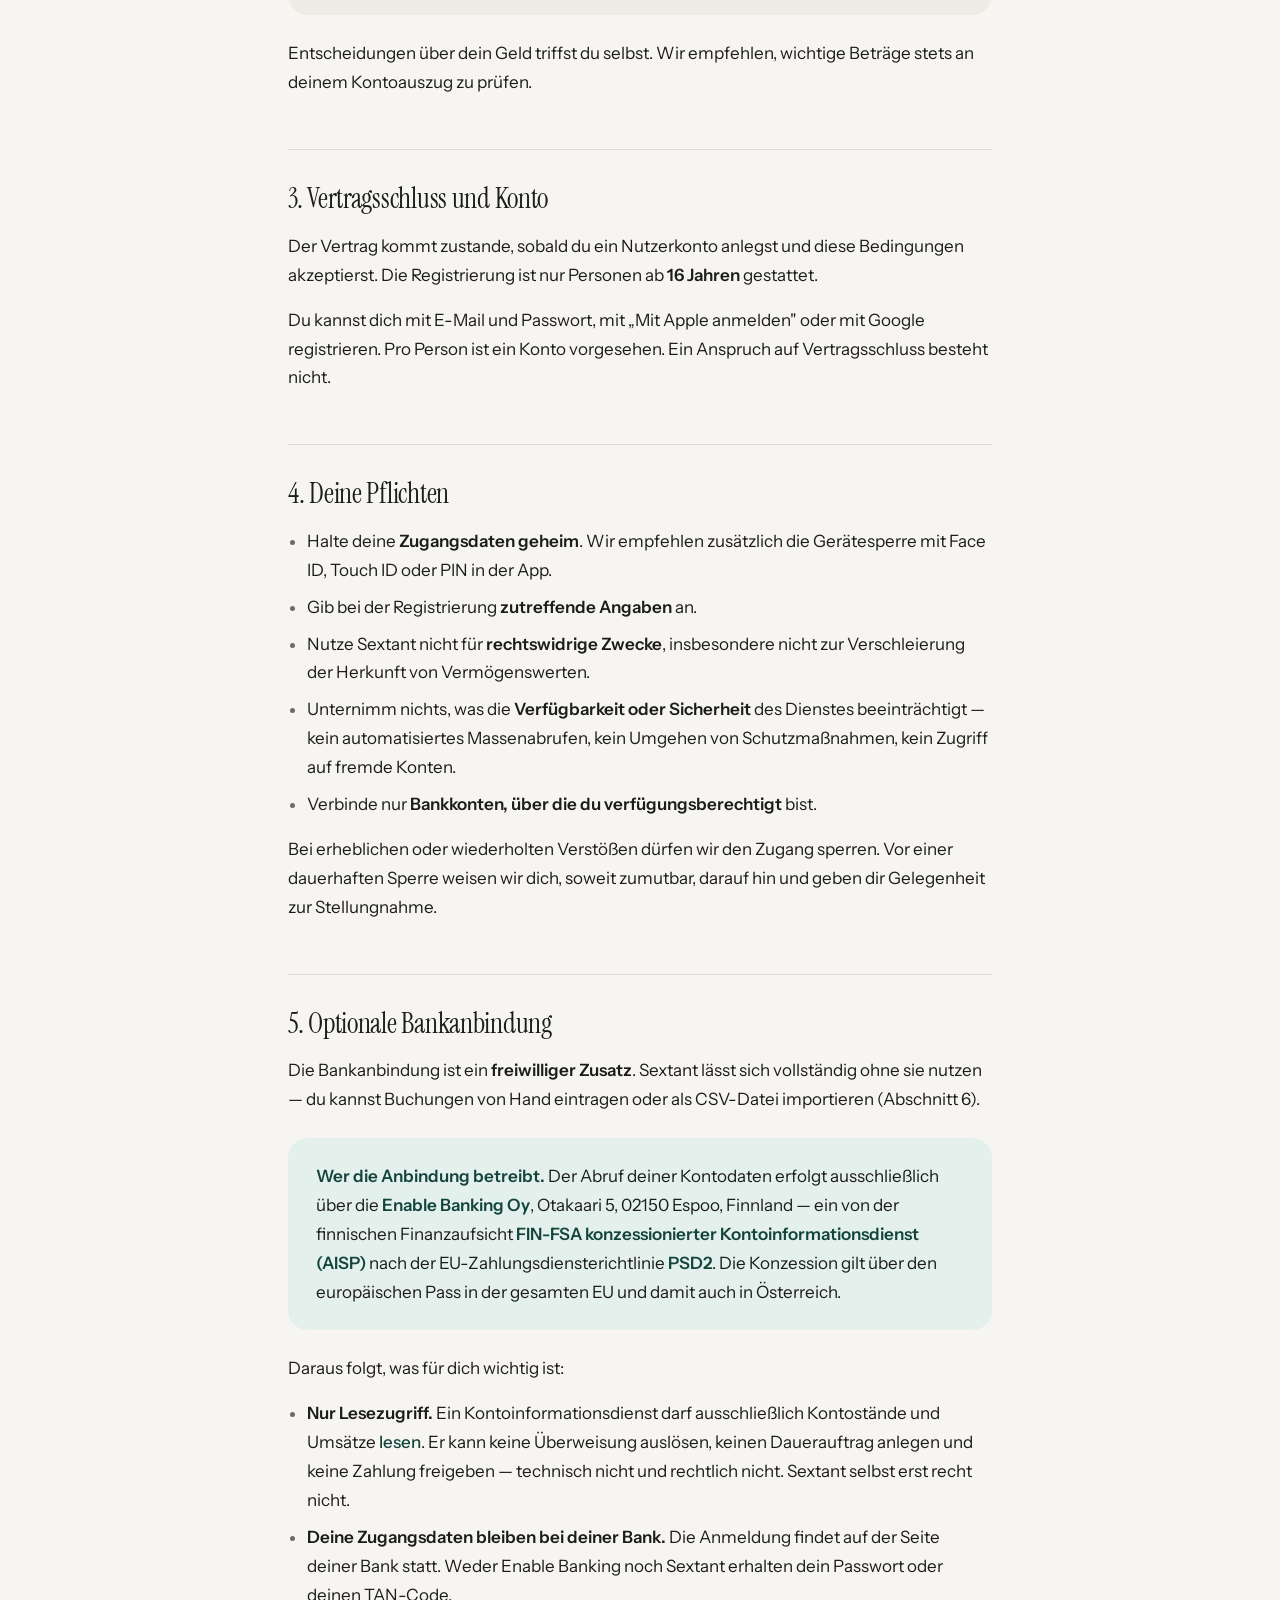
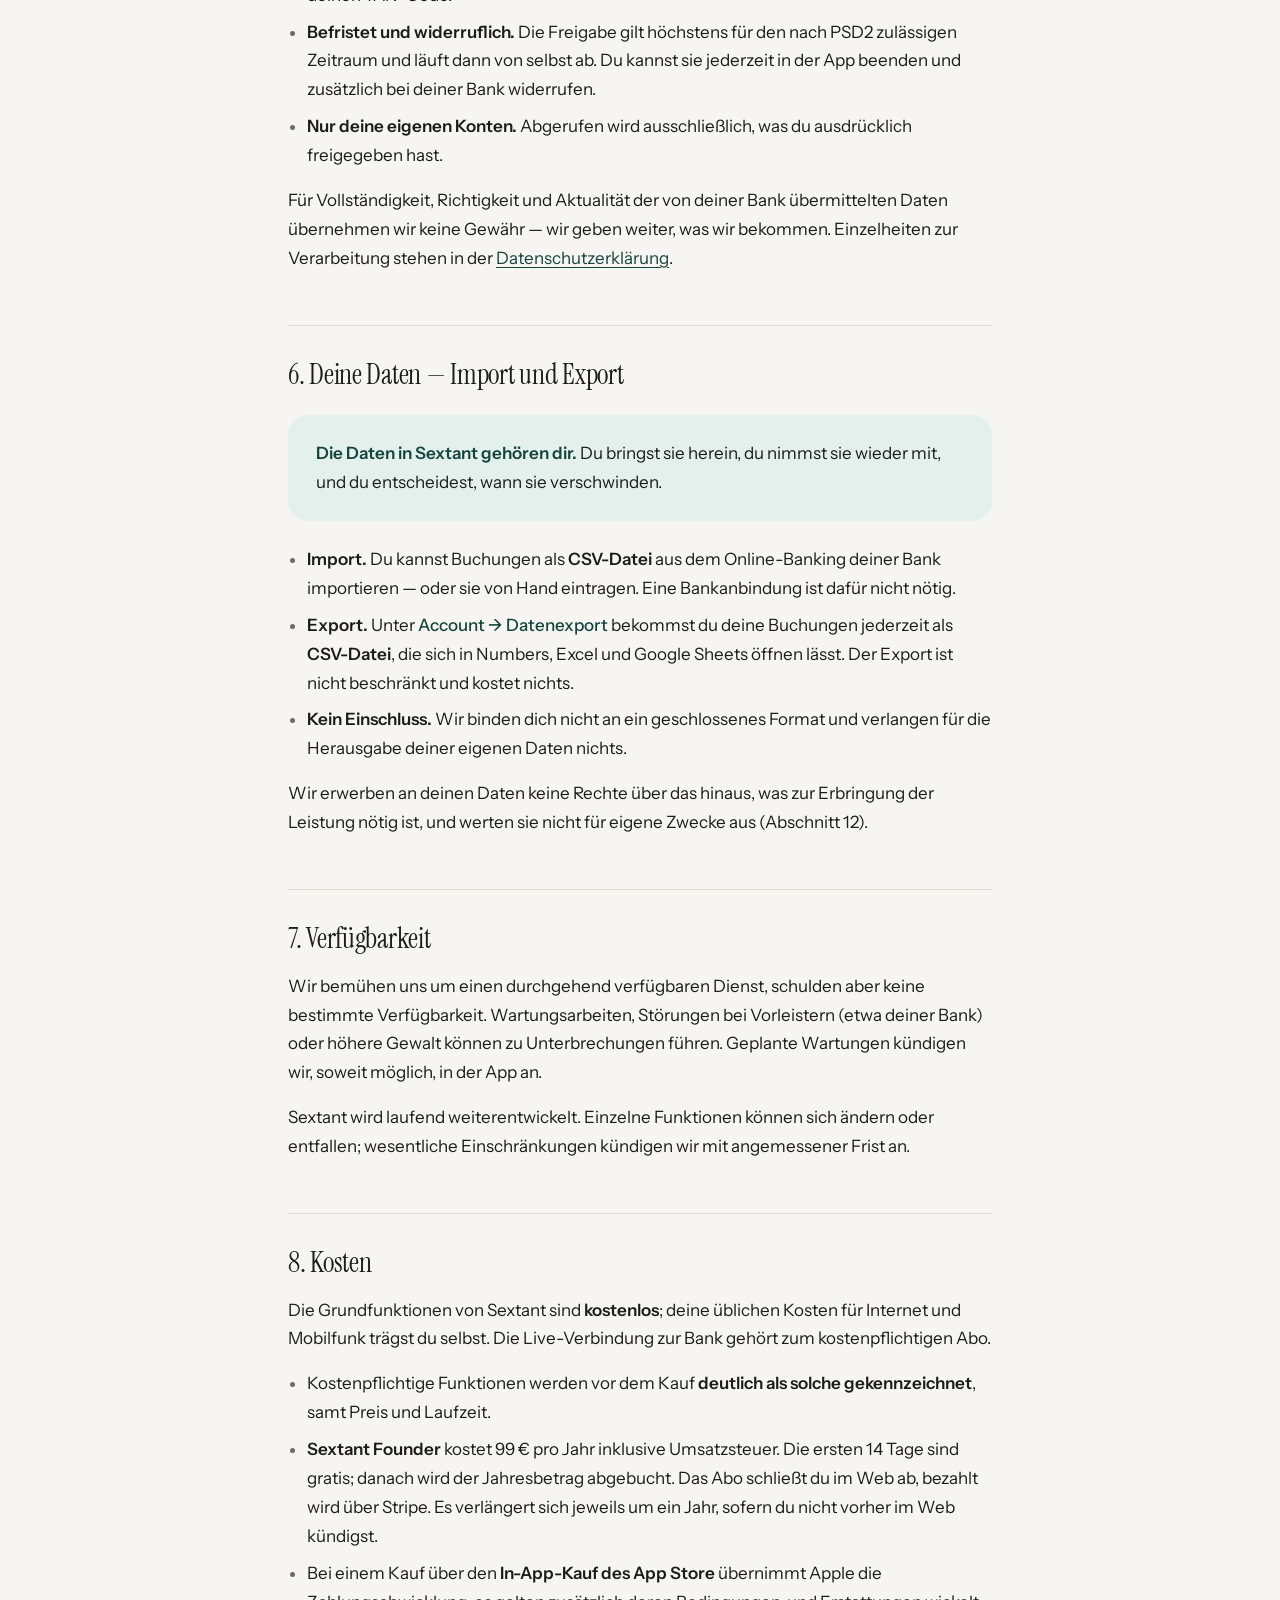
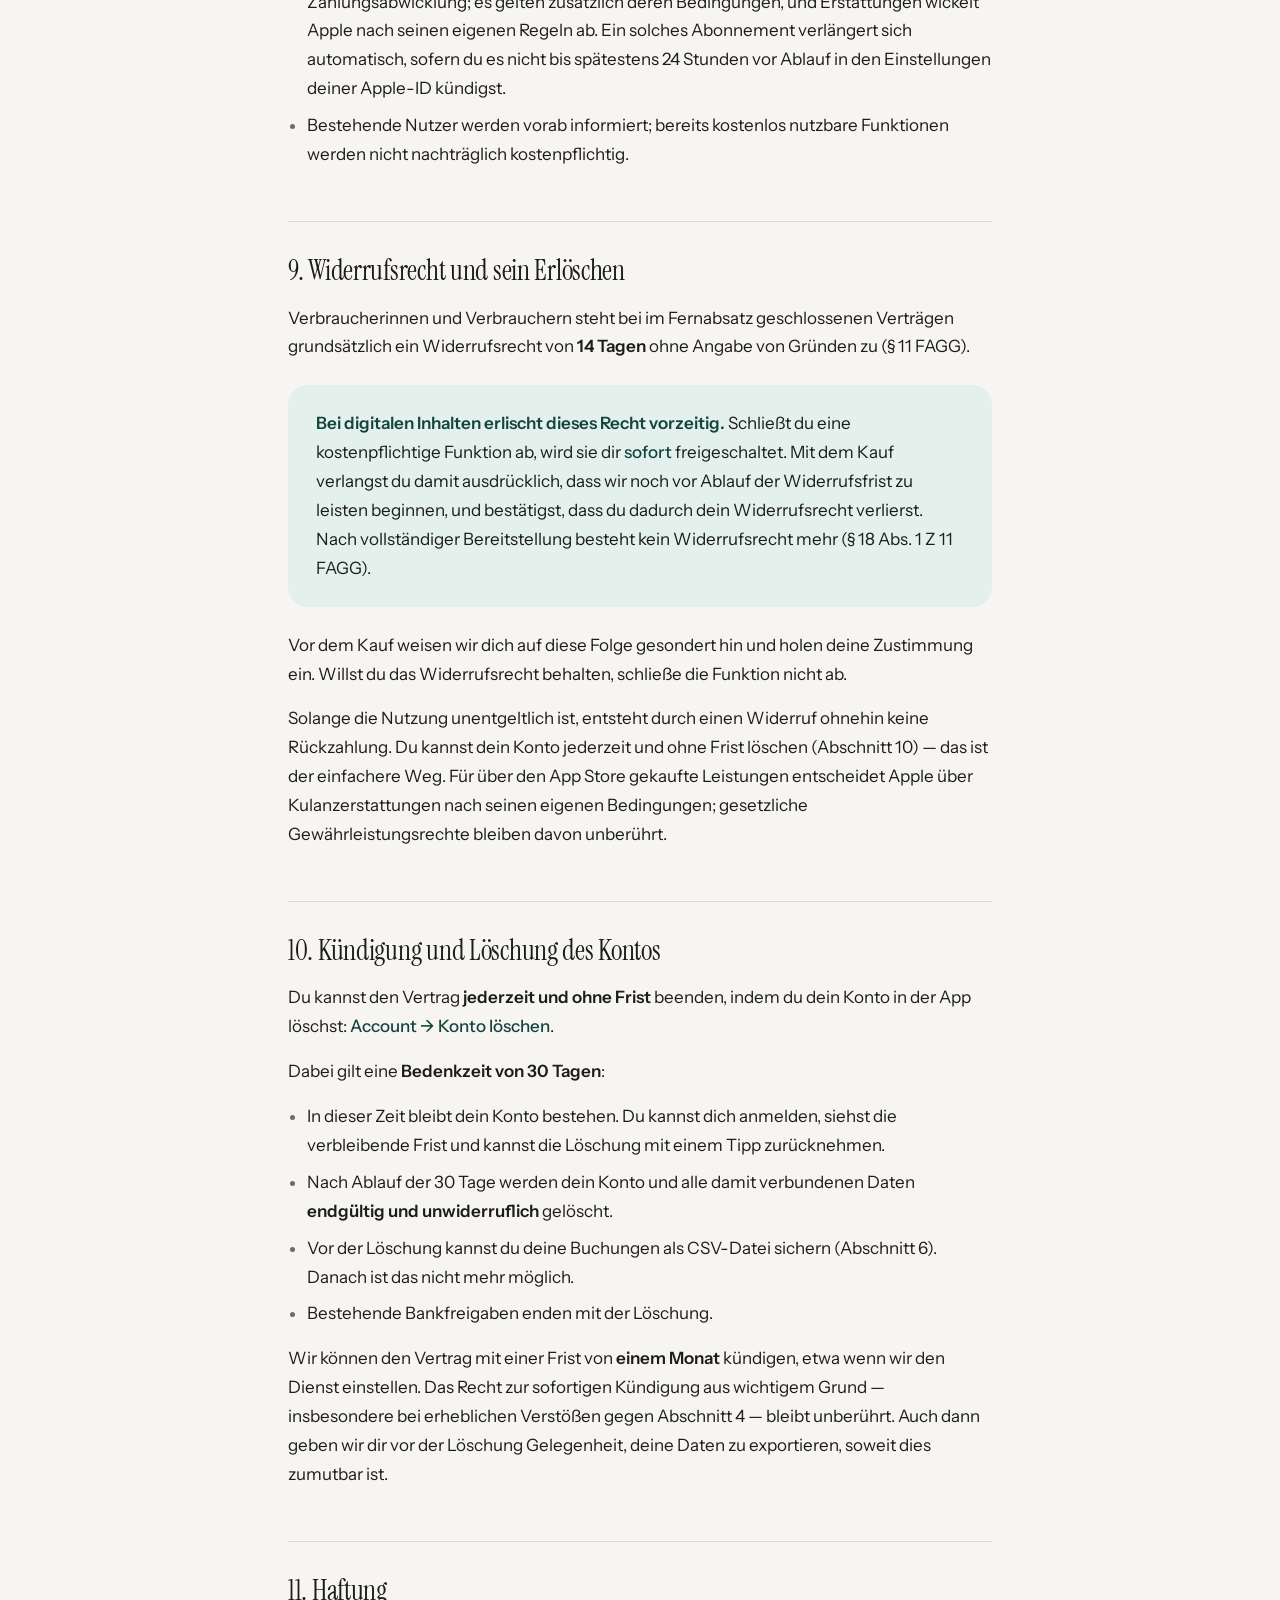
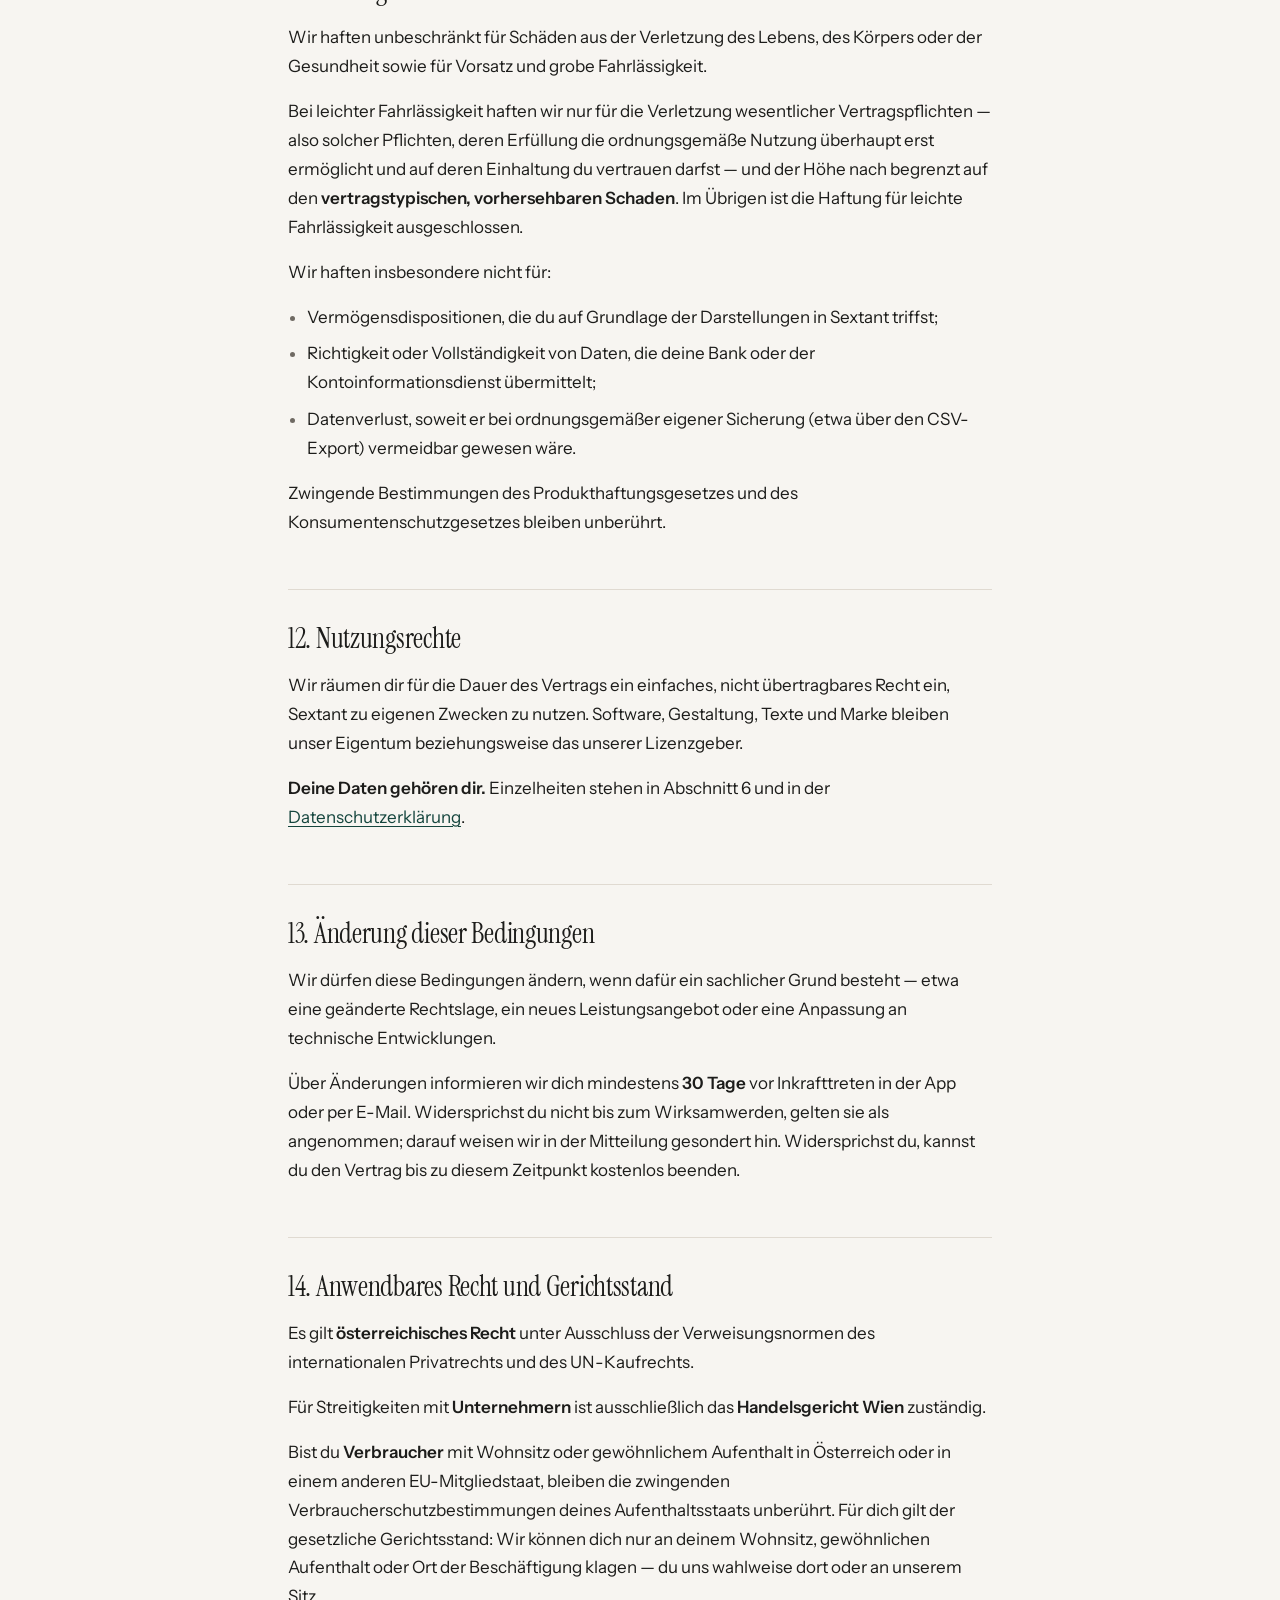
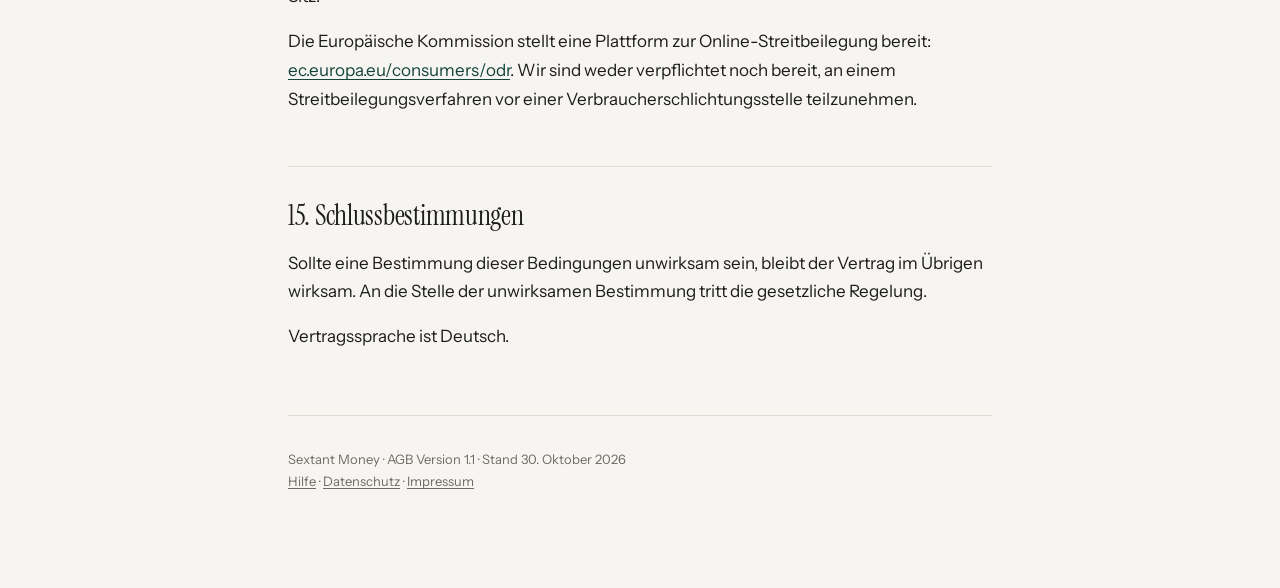
==== commit 2e6e3ac2: "AGB und Hilfe: 14 Tage gratis Co-Authored-By: Claude Opus 5.5 <noreply@anthropic.com>" ====
--- a/agb.html
+++ b/agb.html
@@ -169,7 +169,7 @@
   <li>Kostenpflichtige Funktionen werden vor dem Kauf <strong>deutlich als solche
       gekennzeichnet</strong>, samt Preis und Laufzeit.</li>
   <li><strong>Sextant Founder</strong> kostet 99 € pro Jahr inklusive Umsatzsteuer. Die
-      ersten 30 Tage sind gratis; danach wird der Jahresbetrag abgebucht. Das Abo
+      ersten 14 Tage sind gratis; danach wird der Jahresbetrag abgebucht. Das Abo
       schließt du im Web ab, bezahlt wird über Stripe. Es verlängert sich jeweils um ein
       Jahr, sofern du nicht vorher im Web kündigst.</li>
   <li>Bei einem Kauf über den <strong>In-App-Kauf des App Store</strong> übernimmt Apple
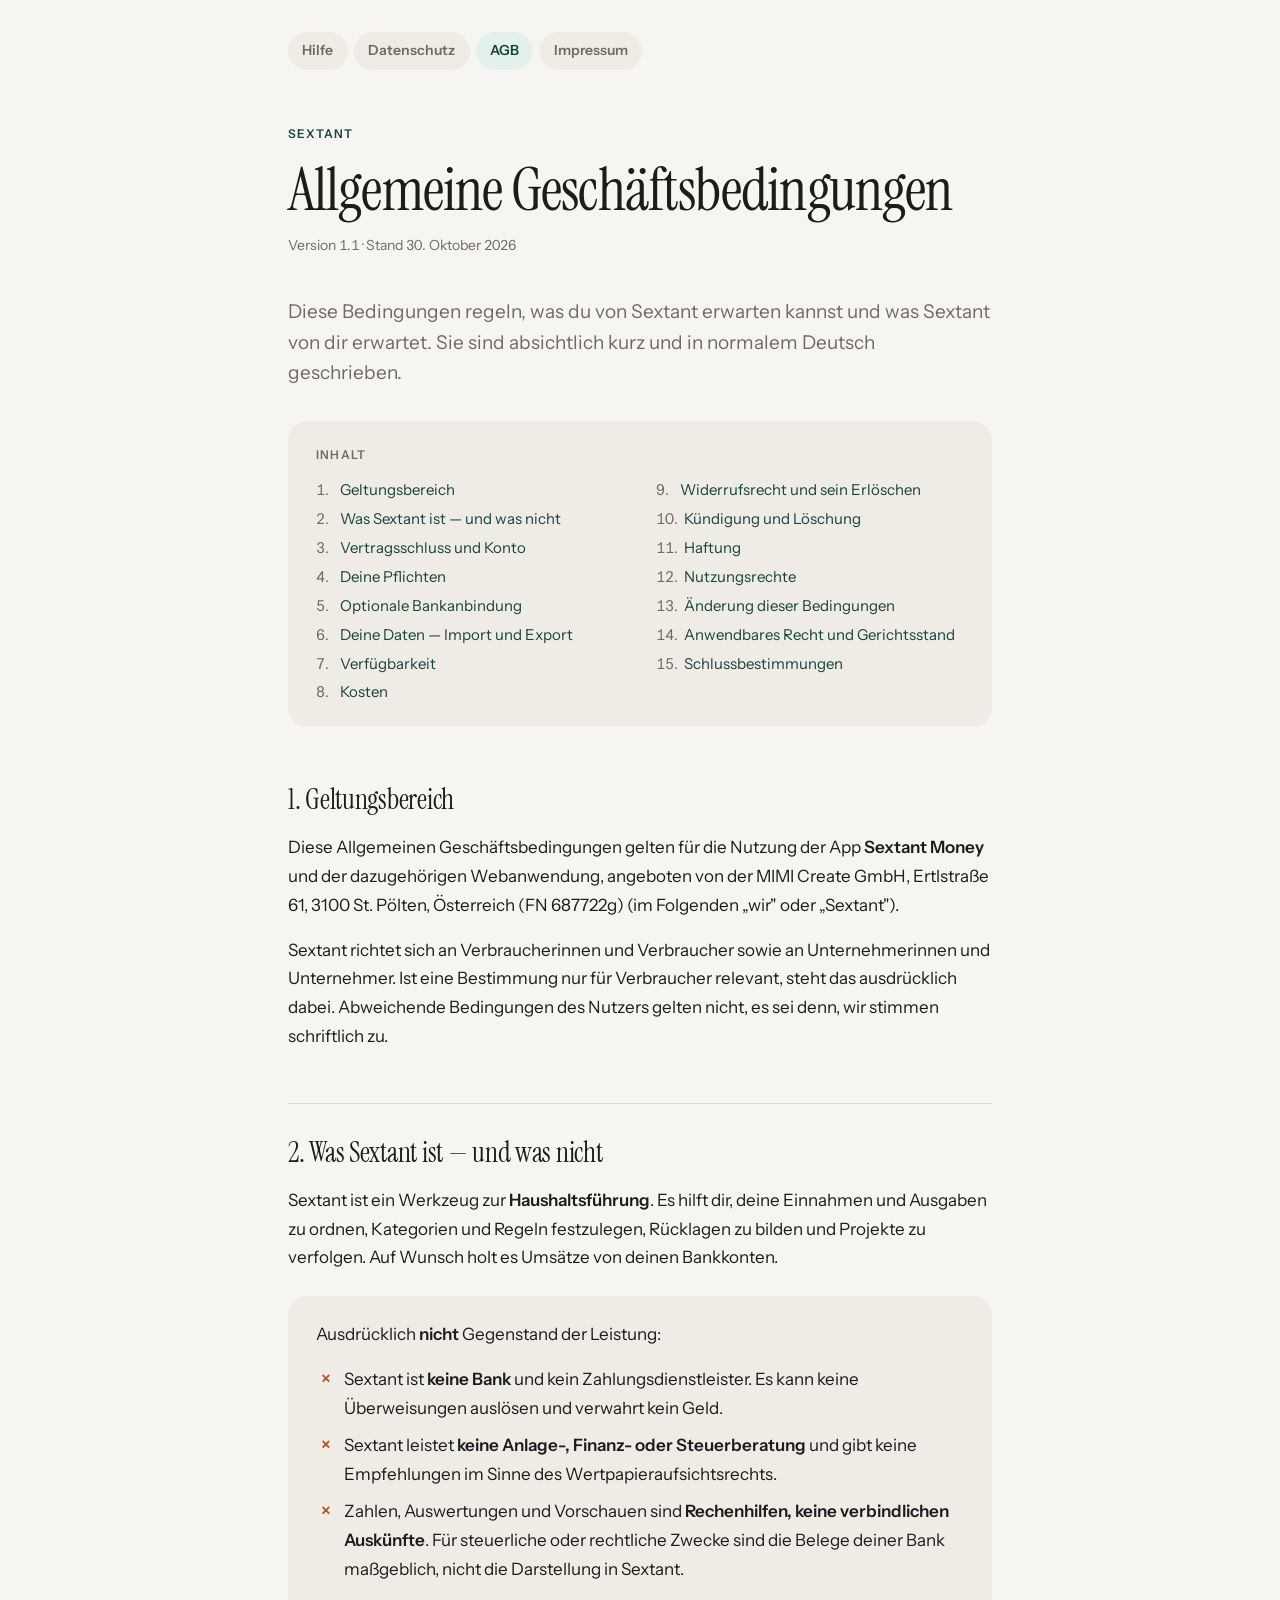
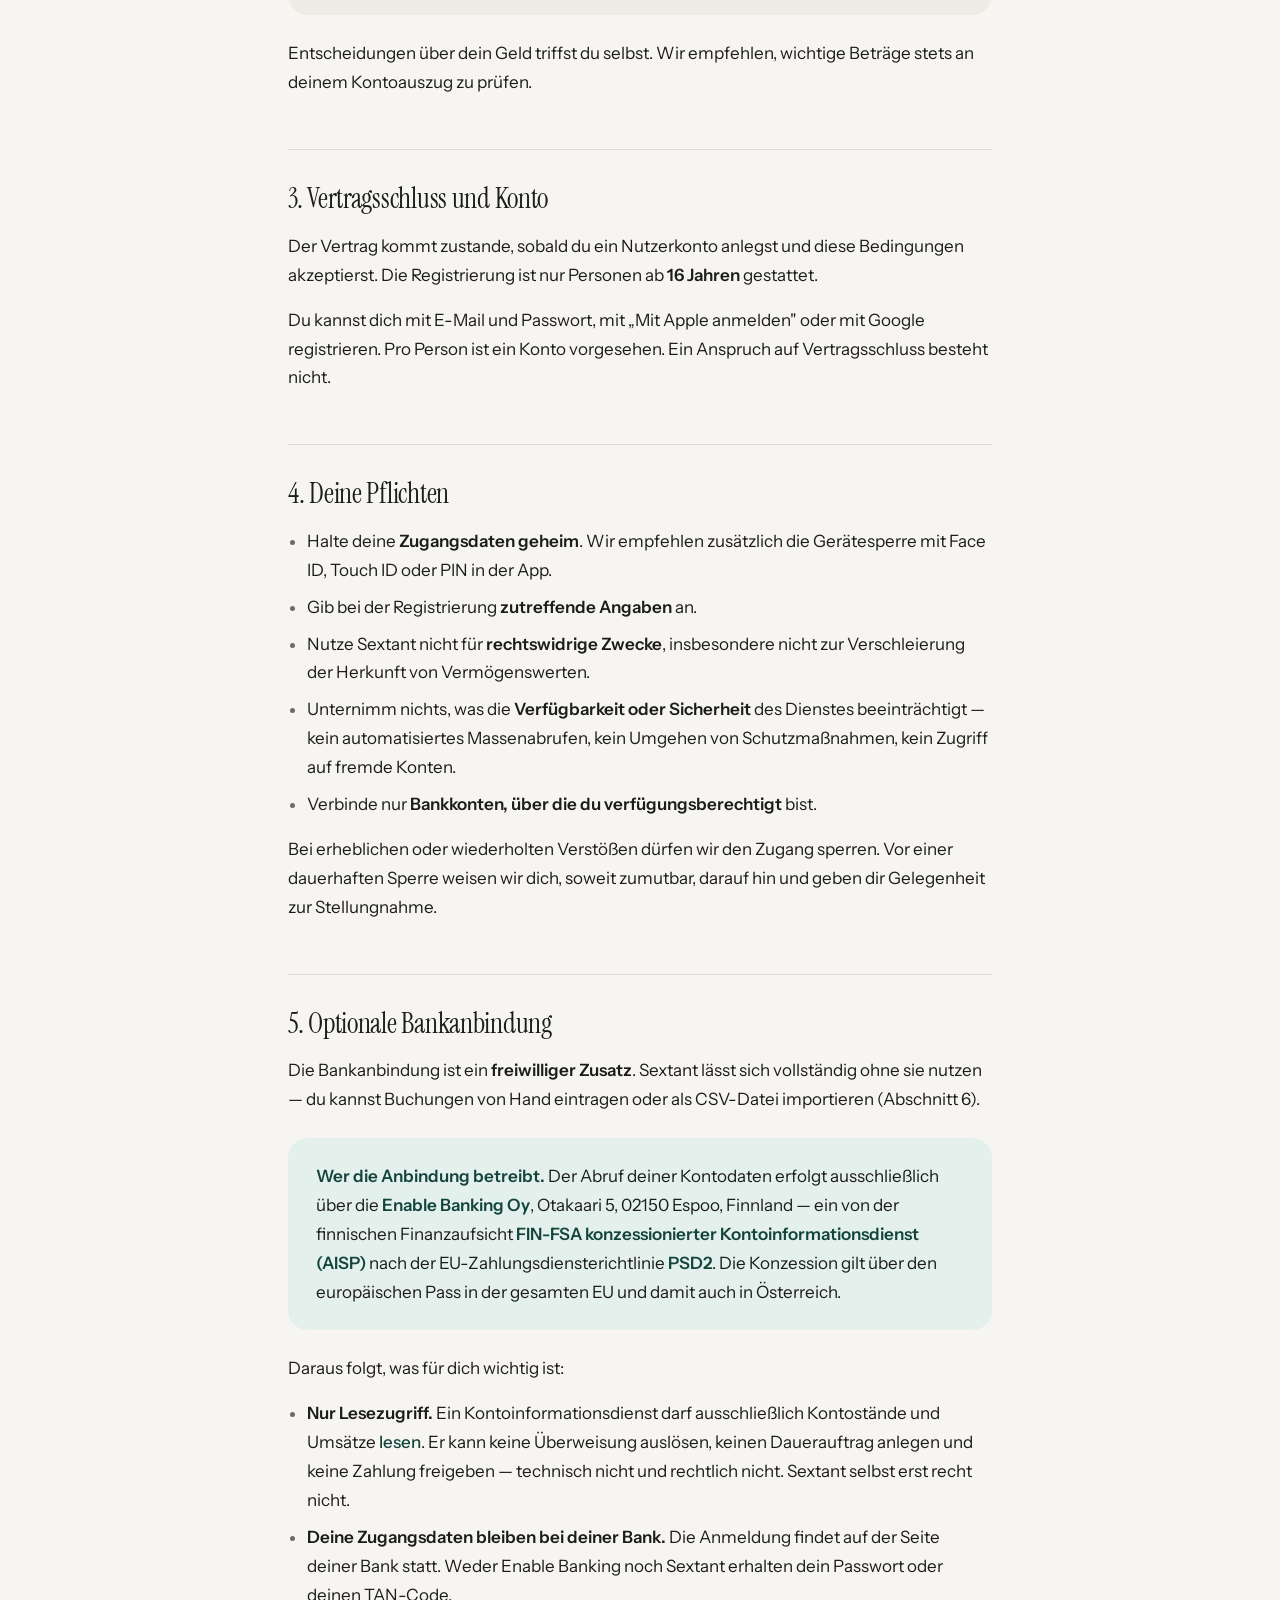
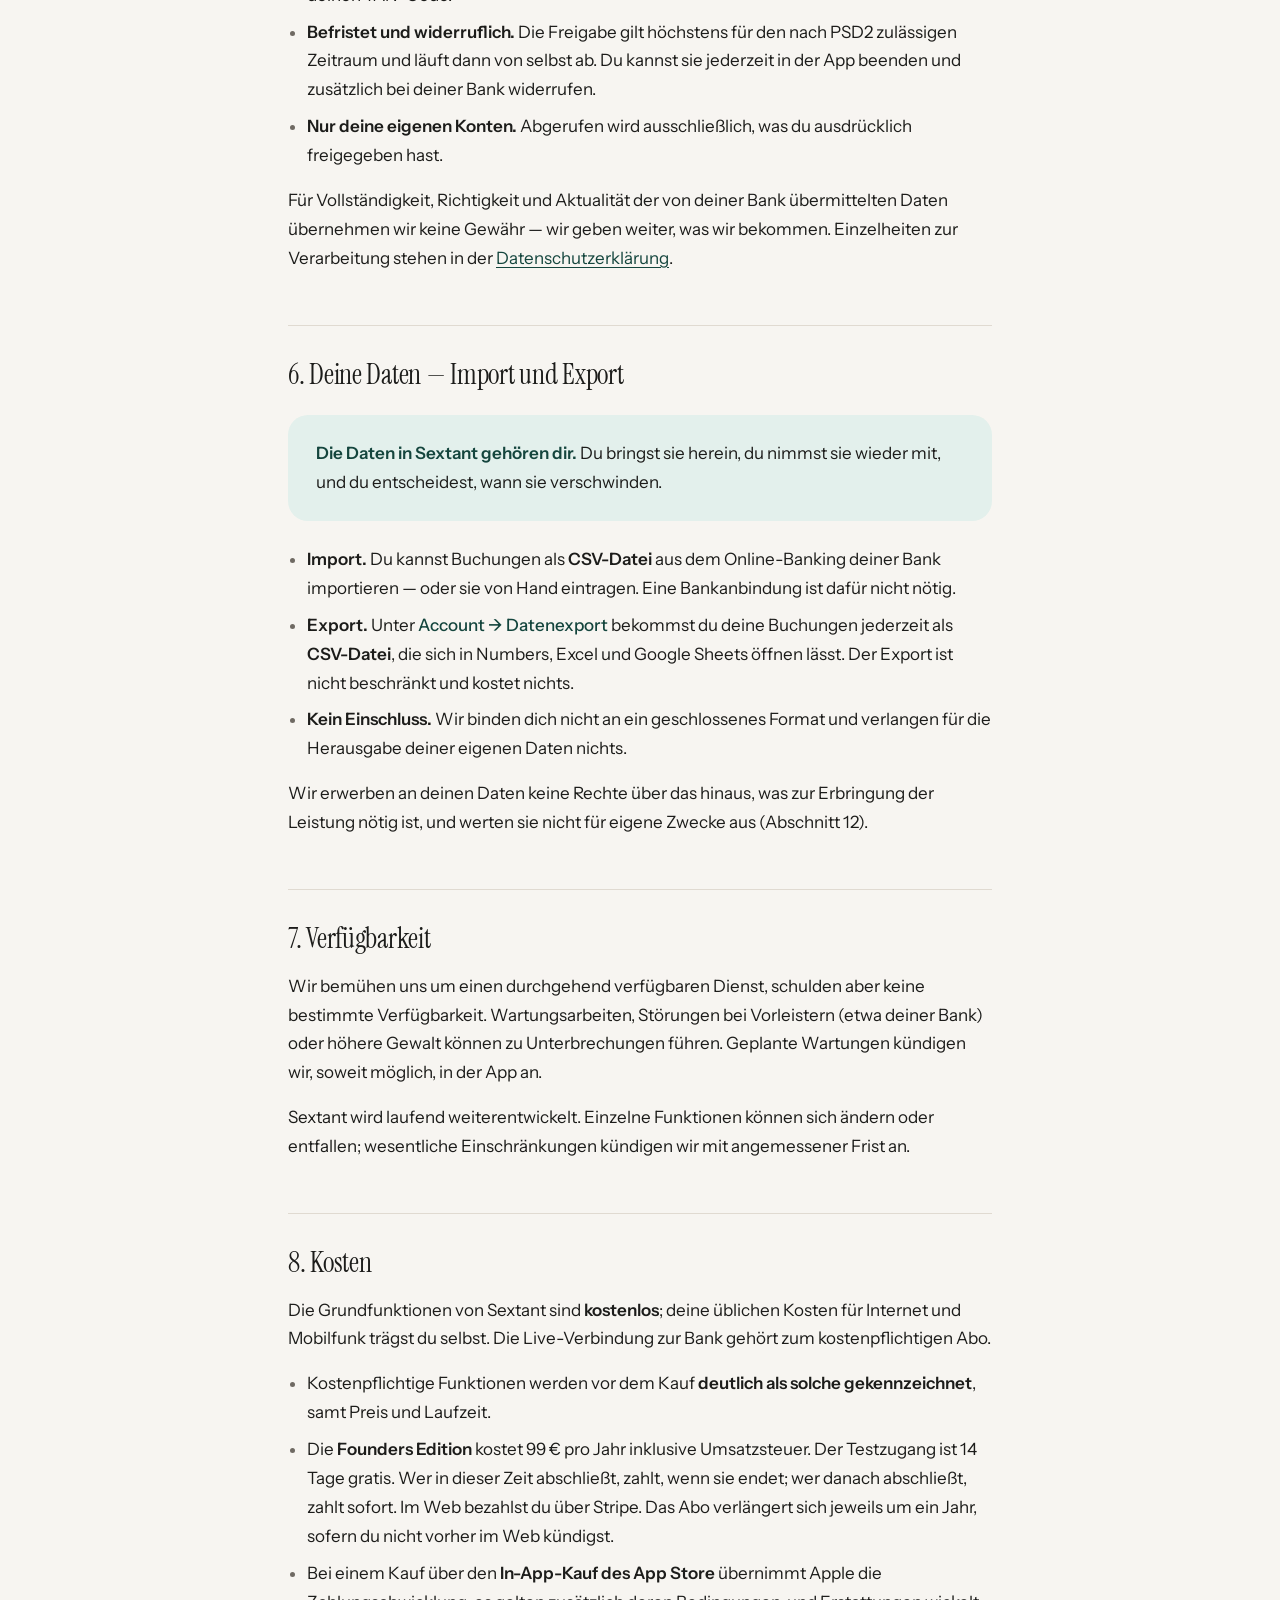
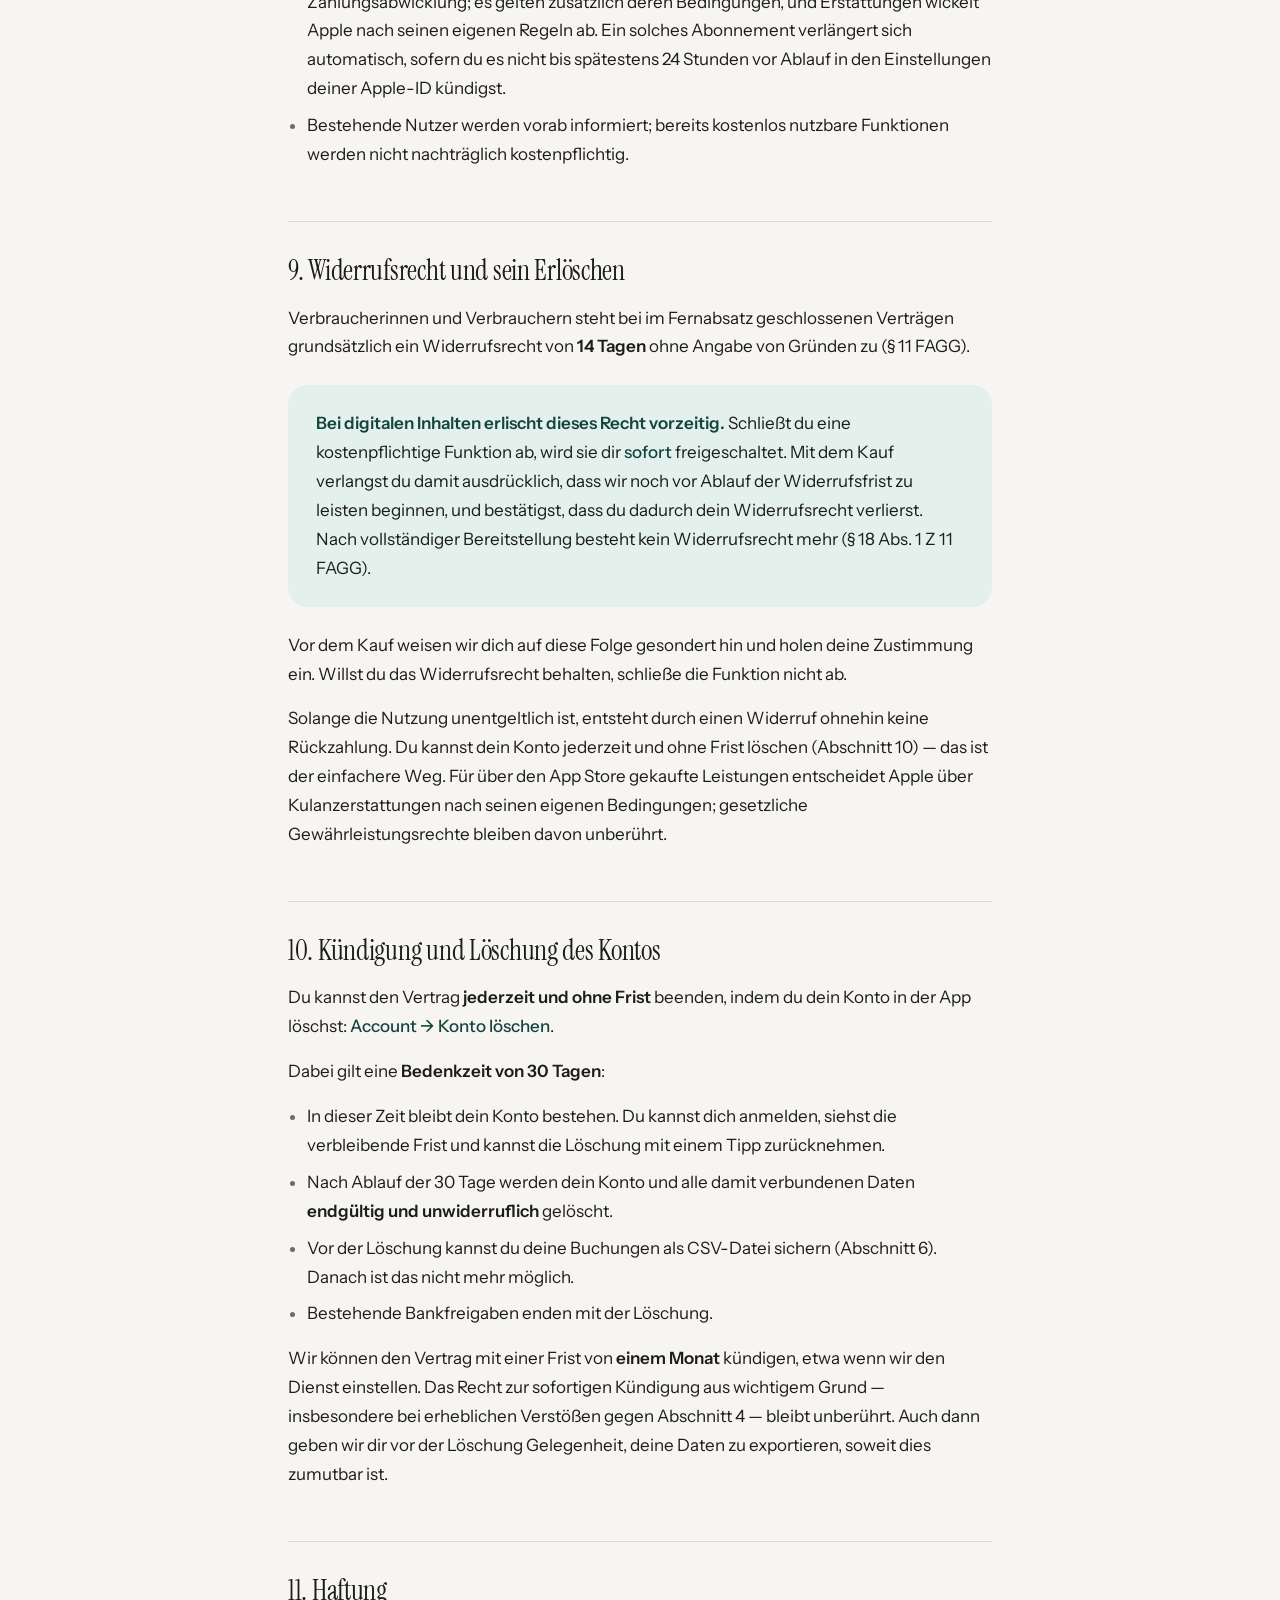
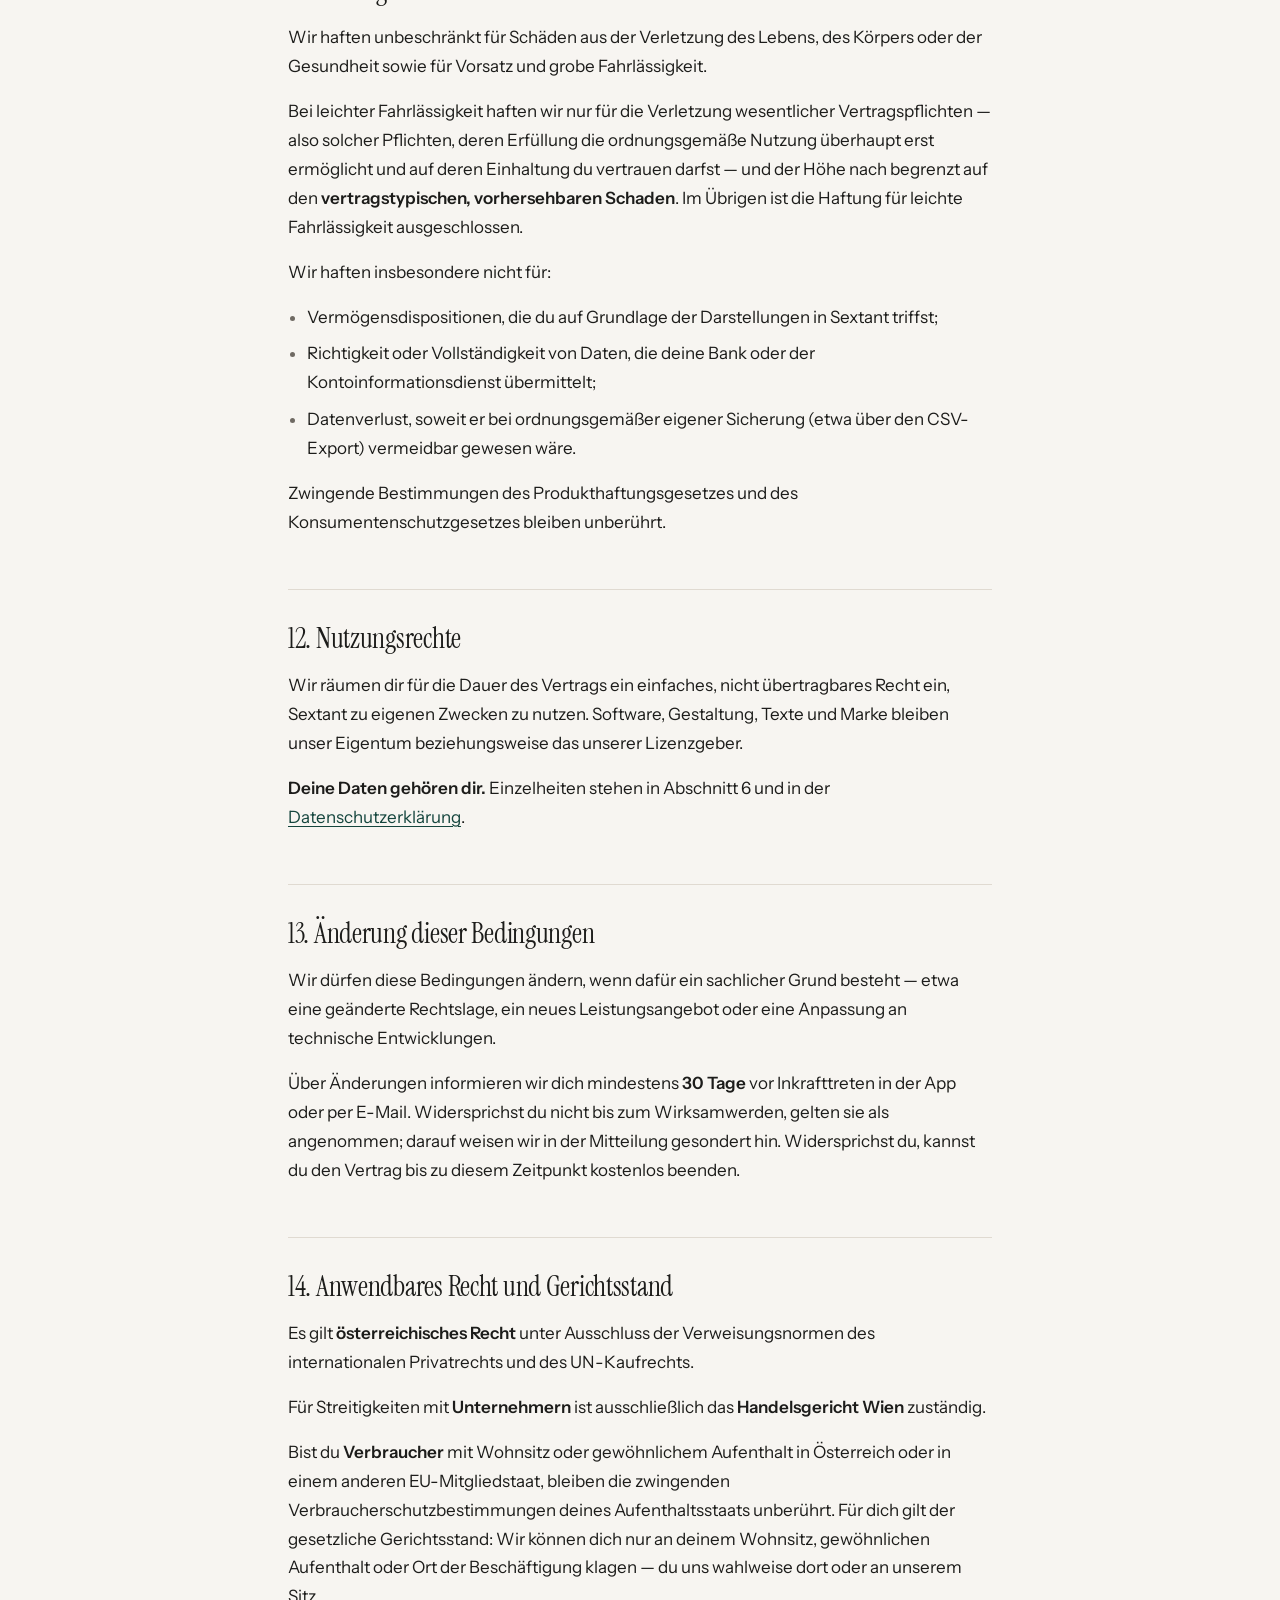
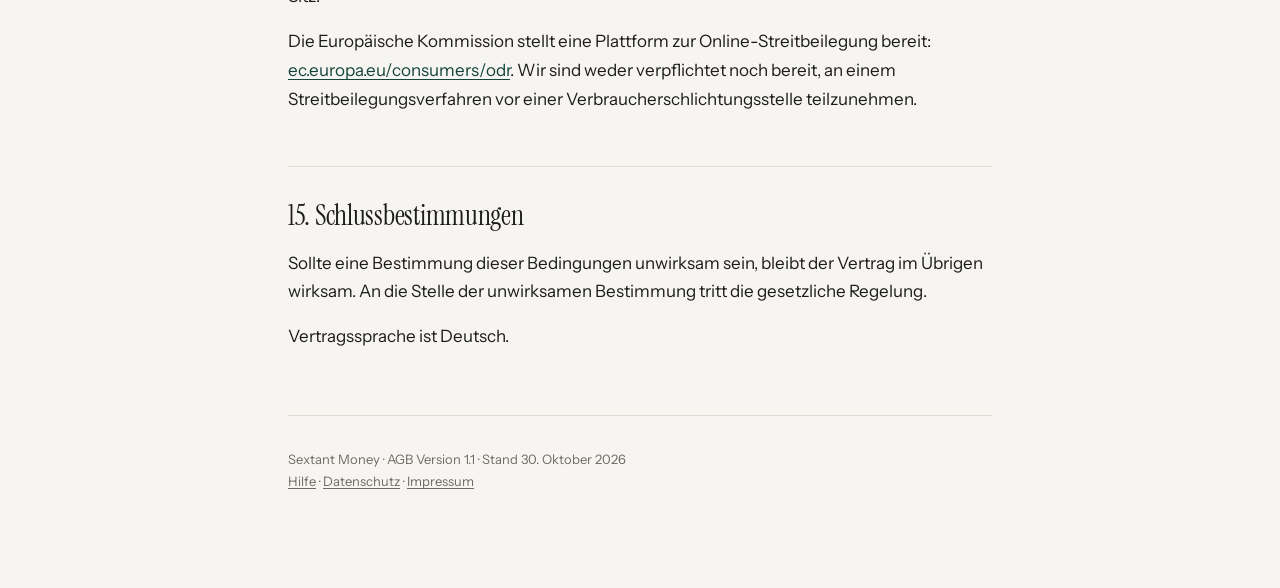
==== commit b0858728: "Founders Edition und 14 Tage Test in Hilfe und Rechtstexten Co-Authored-By: Claude Opus 5.5 <noreply" ====
--- a/agb.html
+++ b/agb.html
@@ -168,10 +168,10 @@
 <ul>
   <li>Kostenpflichtige Funktionen werden vor dem Kauf <strong>deutlich als solche
       gekennzeichnet</strong>, samt Preis und Laufzeit.</li>
-  <li><strong>Sextant Founder</strong> kostet 99 € pro Jahr inklusive Umsatzsteuer. Die
-      ersten 14 Tage sind gratis; danach wird der Jahresbetrag abgebucht. Das Abo
-      schließt du im Web ab, bezahlt wird über Stripe. Es verlängert sich jeweils um ein
-      Jahr, sofern du nicht vorher im Web kündigst.</li>
+  <li>Die <strong>Founders Edition</strong> kostet 99 € pro Jahr inklusive Umsatzsteuer. Der
+      Testzugang ist 14 Tage gratis. Wer in dieser Zeit abschließt, zahlt, wenn sie endet; wer
+      danach abschließt, zahlt sofort. Im Web bezahlst du über Stripe. Das Abo verlängert sich
+      jeweils um ein Jahr, sofern du nicht vorher im Web kündigst.</li>
   <li>Bei einem Kauf über den <strong>In-App-Kauf des App Store</strong> übernimmt Apple
       die Zahlungsabwicklung; es gelten zusätzlich deren Bedingungen, und Erstattungen
       wickelt Apple nach seinen eigenen Regeln ab. Ein solches Abonnement verlängert sich
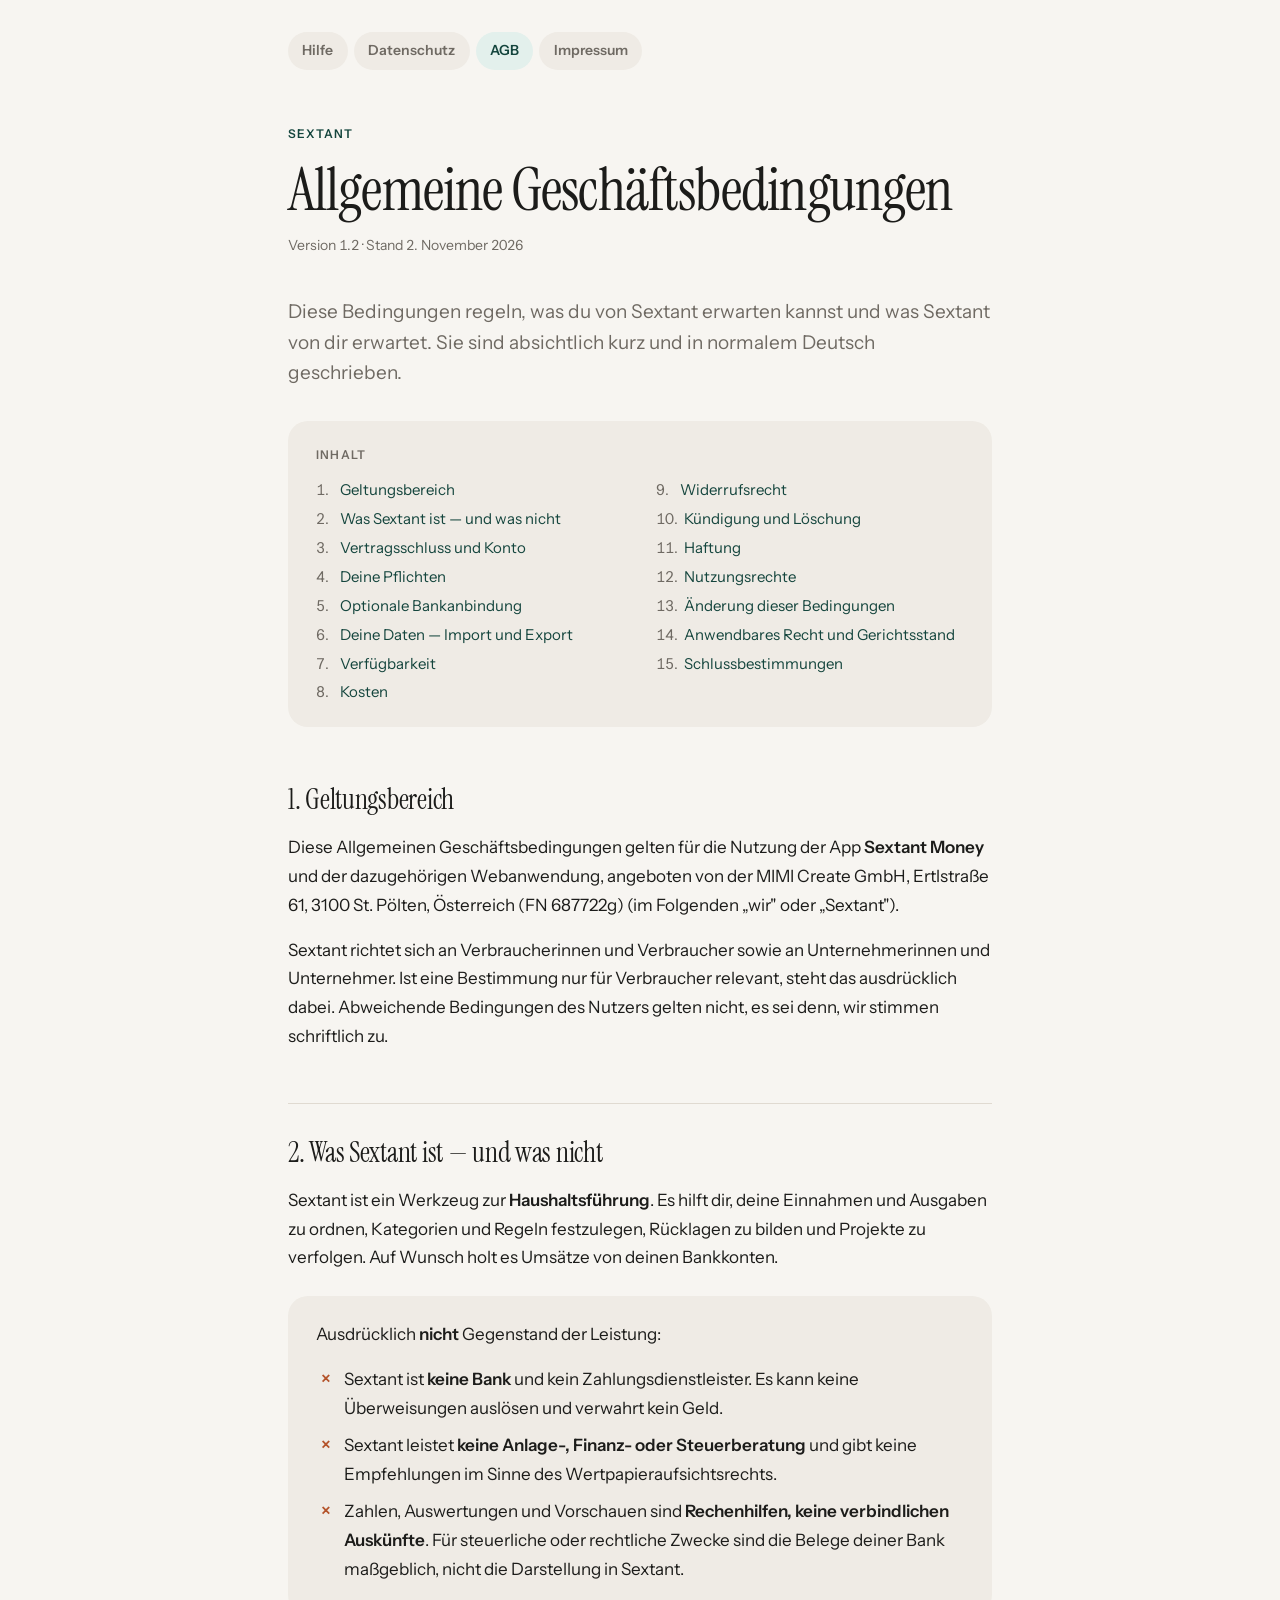
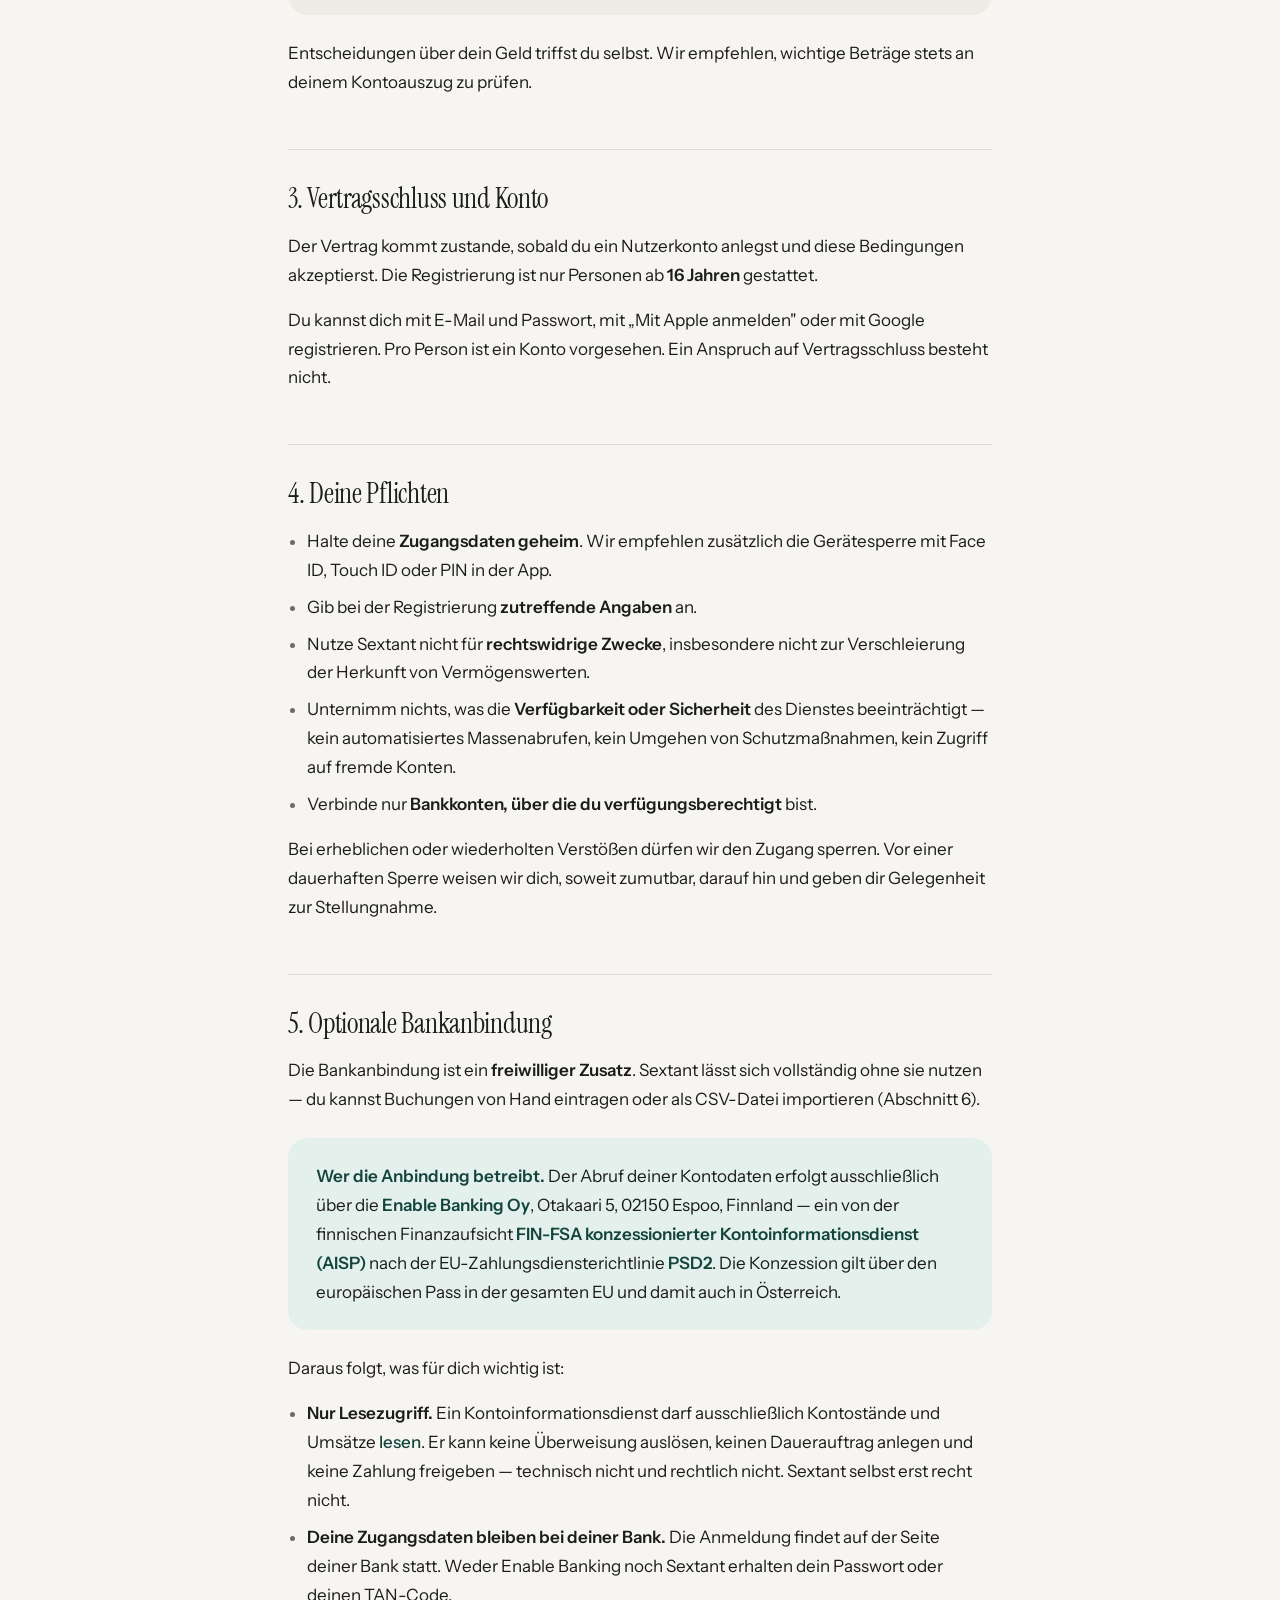
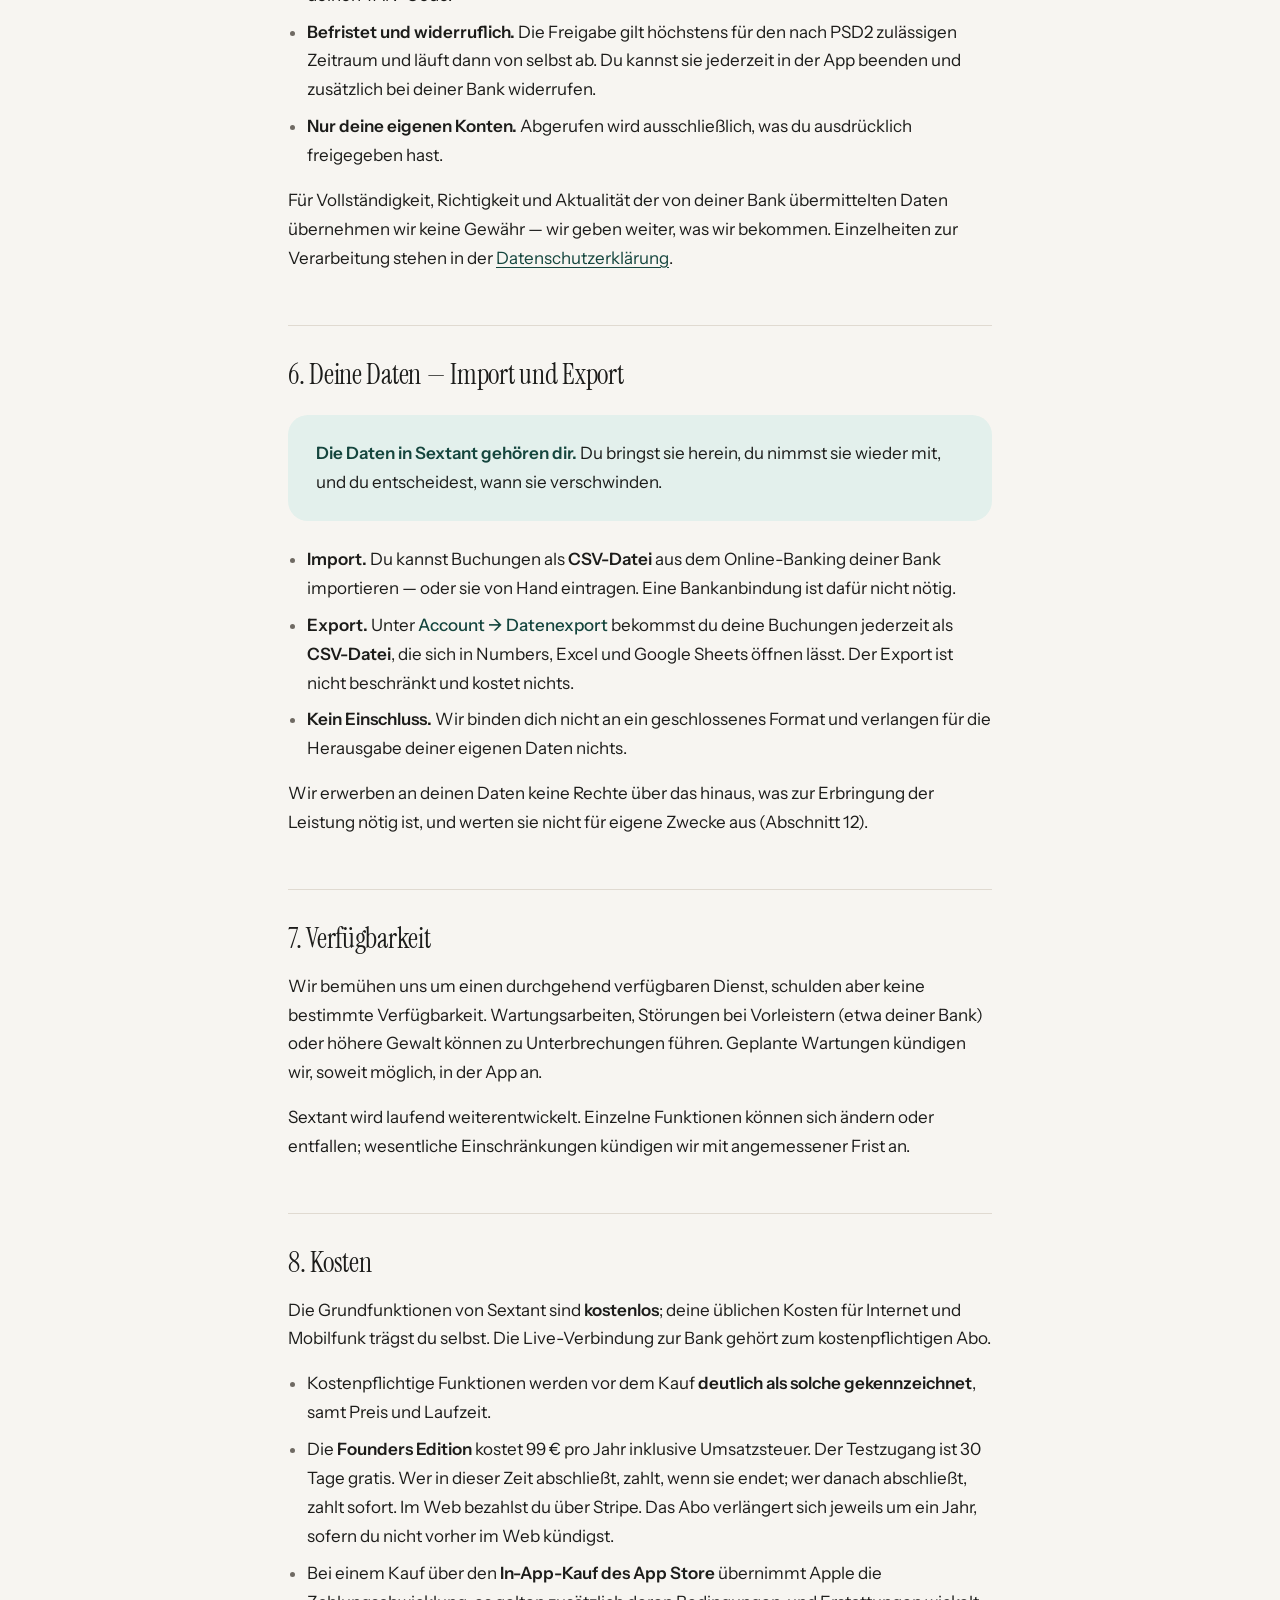
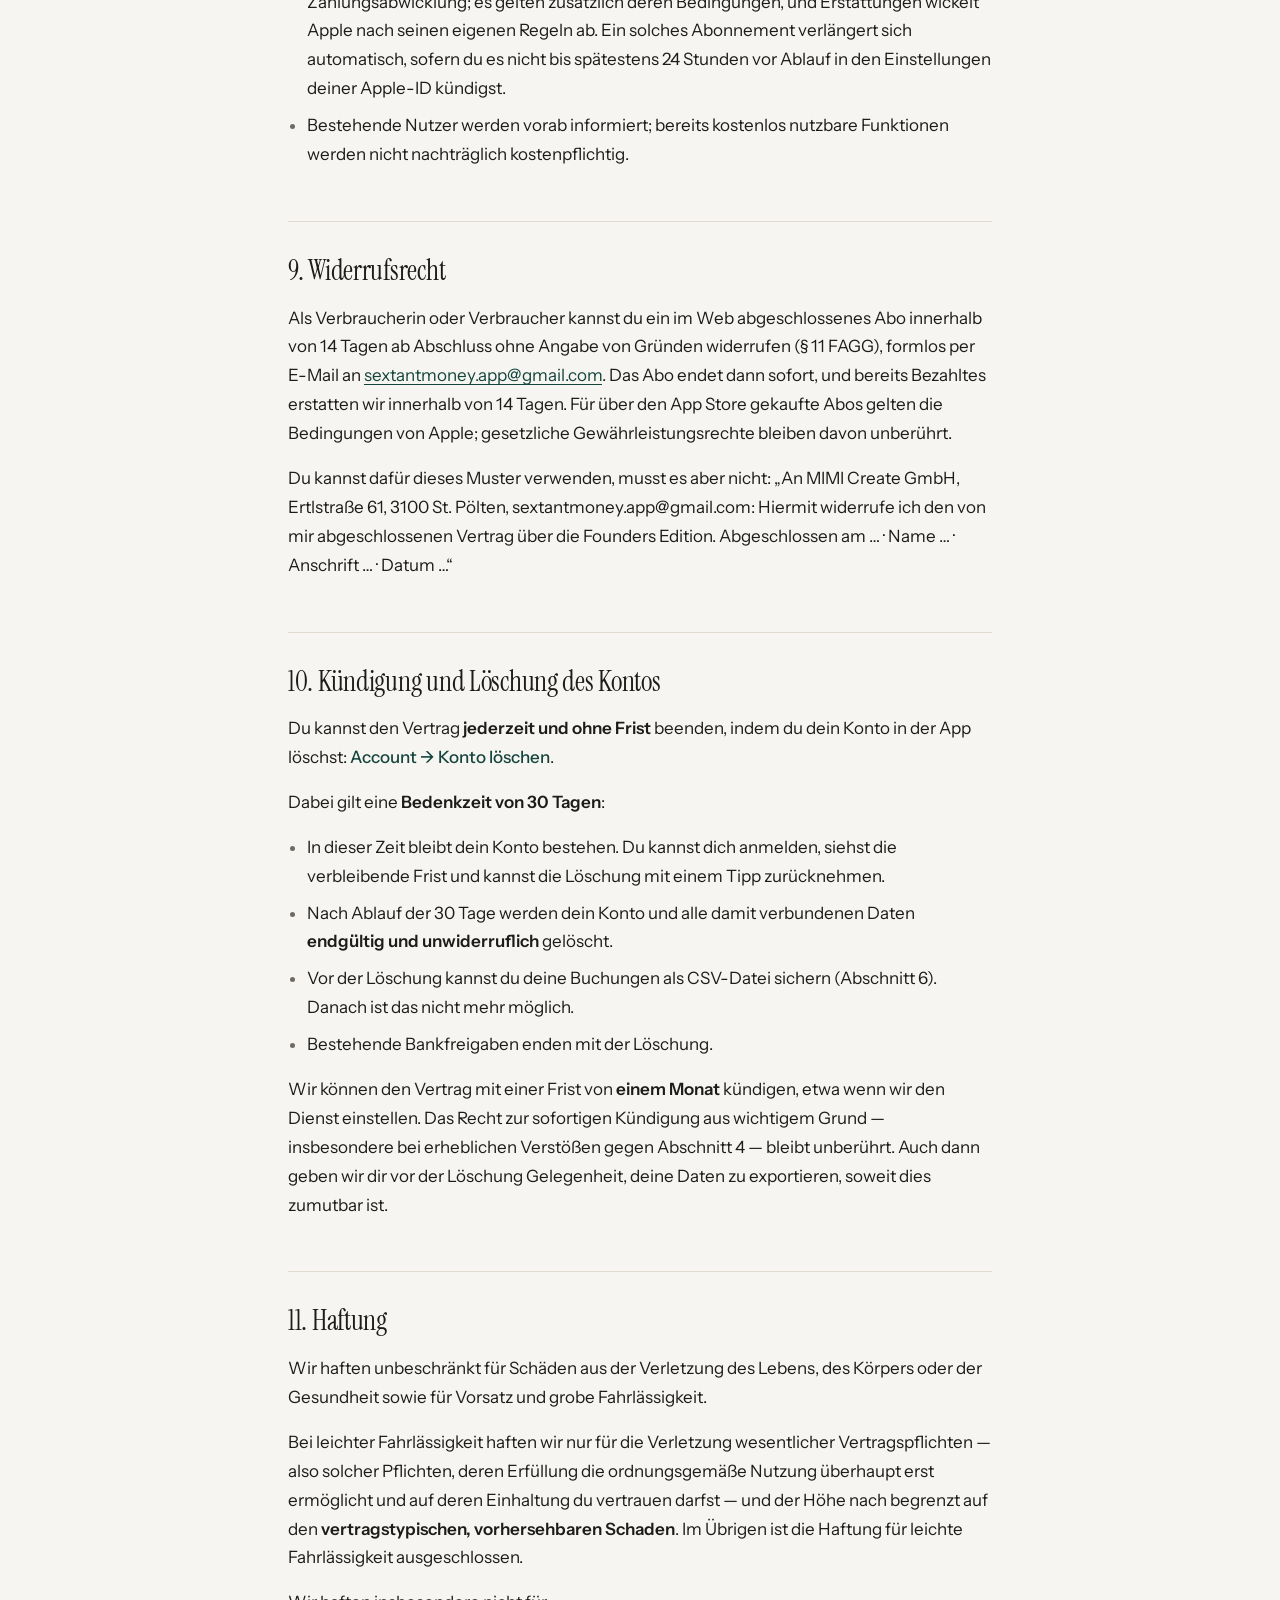
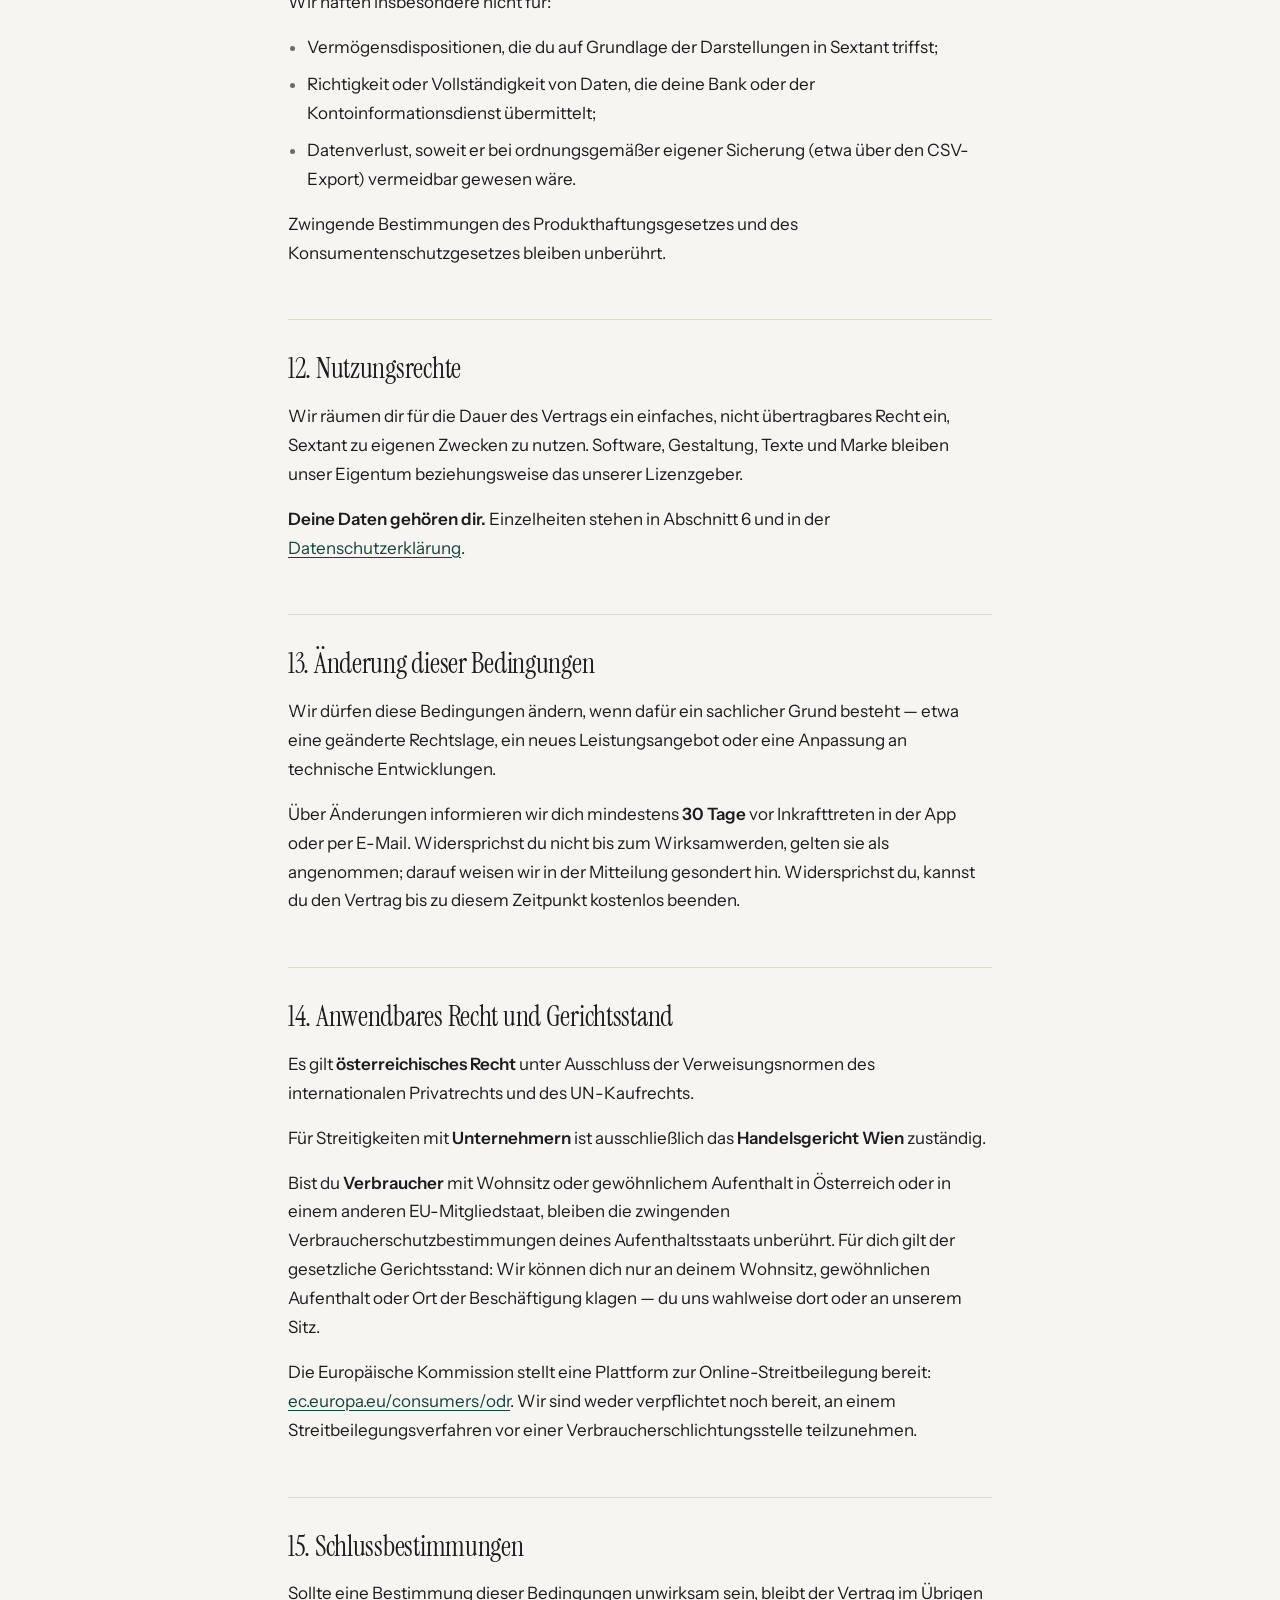
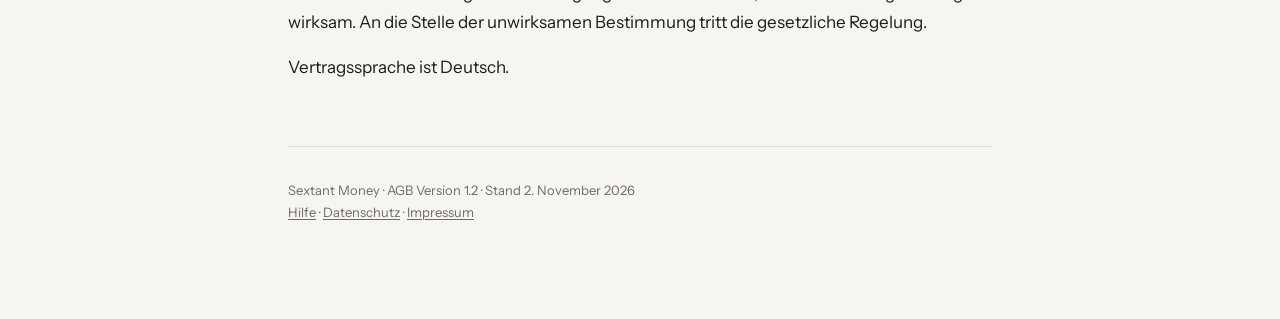
==== commit c395f013: "AGB 1.2: Testphase 30 Tage, Widerruf per Mail Der Testzugang dauert 30 statt 14 Tage. Abschnitt 9 ne" ====
--- a/agb.html
+++ b/agb.html
@@ -23,7 +23,7 @@
 <header>
   <span class="marke">Sextant</span>
   <h1>Allgemeine Geschäfts&shy;bedingungen</h1>
-  <p class="stand">Version 1.1 · Stand 30. Oktober 2026</p>
+  <p class="stand">Version 1.2 · Stand 2. November 2026</p>
 </header>
 
 <p class="vorspann">Diese Bedingungen regeln, was du von Sextant erwarten kannst und
@@ -41,7 +41,7 @@
     <li><a href="#daten"><span>Deine Daten — Import und Export</span></a></li>
     <li><a href="#verfuegbarkeit"><span>Verfügbarkeit</span></a></li>
     <li><a href="#preise"><span>Kosten</span></a></li>
-    <li><a href="#widerruf"><span>Widerrufsrecht und sein Erlöschen</span></a></li>
+    <li><a href="#widerruf"><span>Widerrufsrecht</span></a></li>
     <li><a href="#ende"><span>Kündigung und Löschung</span></a></li>
     <li><a href="#haftung"><span>Haftung</span></a></li>
     <li><a href="#rechte"><span>Nutzungsrechte</span></a></li>
@@ -169,7 +169,7 @@
   <li>Kostenpflichtige Funktionen werden vor dem Kauf <strong>deutlich als solche
       gekennzeichnet</strong>, samt Preis und Laufzeit.</li>
   <li>Die <strong>Founders Edition</strong> kostet 99 € pro Jahr inklusive Umsatzsteuer. Der
-      Testzugang ist 14 Tage gratis. Wer in dieser Zeit abschließt, zahlt, wenn sie endet; wer
+      Testzugang ist 30 Tage gratis. Wer in dieser Zeit abschließt, zahlt, wenn sie endet; wer
       danach abschließt, zahlt sofort. Im Web bezahlst du über Stripe. Das Abo verlängert sich
       jeweils um ein Jahr, sofern du nicht vorher im Web kündigst.</li>
   <li>Bei einem Kauf über den <strong>In-App-Kauf des App Store</strong> übernimmt Apple
@@ -181,27 +181,17 @@
       werden nicht nachträglich kostenpflichtig.</li>
 </ul>
 
-<h2 id="widerruf">9. Widerrufsrecht und sein Erlöschen</h2>
-<p>Verbraucherinnen und Verbrauchern steht bei im Fernabsatz geschlossenen Verträgen
-grundsätzlich ein Widerrufsrecht von <strong>14 Tagen</strong> ohne Angabe von Gründen zu
-(§ 11 FAGG).</p>
-
-<div class="kernsatz">
-  <p><strong>Bei digitalen Inhalten erlischt dieses Recht vorzeitig.</strong> Schließt du
-  eine kostenpflichtige Funktion ab, wird sie dir <em>sofort</em> freigeschaltet. Mit dem
-  Kauf verlangst du damit ausdrücklich, dass wir noch vor Ablauf der Widerrufsfrist zu
-  leisten beginnen, und bestätigst, dass du dadurch dein Widerrufsrecht verlierst. Nach
-  vollständiger Bereitstellung besteht kein Widerrufsrecht mehr
-  (§ 18 Abs. 1 Z 11 FAGG).</p>
-</div>
-
-<p>Vor dem Kauf weisen wir dich auf diese Folge gesondert hin und holen deine Zustimmung
-ein. Willst du das Widerrufsrecht behalten, schließe die Funktion nicht ab.</p>
-<p>Solange die Nutzung unentgeltlich ist, entsteht durch einen Widerruf ohnehin keine
-Rückzahlung. Du kannst dein Konto jederzeit und ohne Frist löschen (Abschnitt 10) — das
-ist der einfachere Weg. Für über den App Store gekaufte Leistungen entscheidet Apple über
-Kulanzerstattungen nach seinen eigenen Bedingungen; gesetzliche Gewährleistungsrechte
+<h2 id="widerruf">9. Widerrufsrecht</h2>
+<p>Als Verbraucherin oder Verbraucher kannst du ein im Web abgeschlossenes Abo innerhalb von
+14 Tagen ab Abschluss ohne Angabe von Gründen widerrufen (§ 11 FAGG), formlos per E-Mail an
+<a href="mailto:sextantmoney.app@gmail.com">sextantmoney.app@gmail.com</a>. Das Abo endet
+dann sofort, und bereits Bezahltes erstatten wir innerhalb von 14 Tagen. Für über den App
+Store gekaufte Abos gelten die Bedingungen von Apple; gesetzliche Gewährleistungsrechte
 bleiben davon unberührt.</p>
+<p>Du kannst dafür dieses Muster verwenden, musst es aber nicht: „An MIMI Create GmbH,
+Ertlstraße 61, 3100 St. Pölten, sextantmoney.app@gmail.com: Hiermit widerrufe ich den von
+mir abgeschlossenen Vertrag über die Founders Edition. Abgeschlossen am … · Name … ·
+Anschrift … · Datum …“</p>
 
 <h2 id="ende">10. Kündigung und Löschung des Kontos</h2>
 <p>Du kannst den Vertrag <strong>jederzeit und ohne Frist</strong> beenden, indem du dein
@@ -279,7 +269,7 @@
 <p>Vertragssprache ist Deutsch.</p>
 
 <footer>
-  <p>Sextant&nbsp;Money · AGB Version 1.1 · Stand 30. Oktober 2026<br>
+  <p>Sextant&nbsp;Money · AGB Version 1.2 · Stand 2. November 2026<br>
      <a href="hilfe.html">Hilfe</a> ·
      <a href="datenschutz.html">Datenschutz</a> ·
      <a href="impressum.html">Impressum</a></p>
